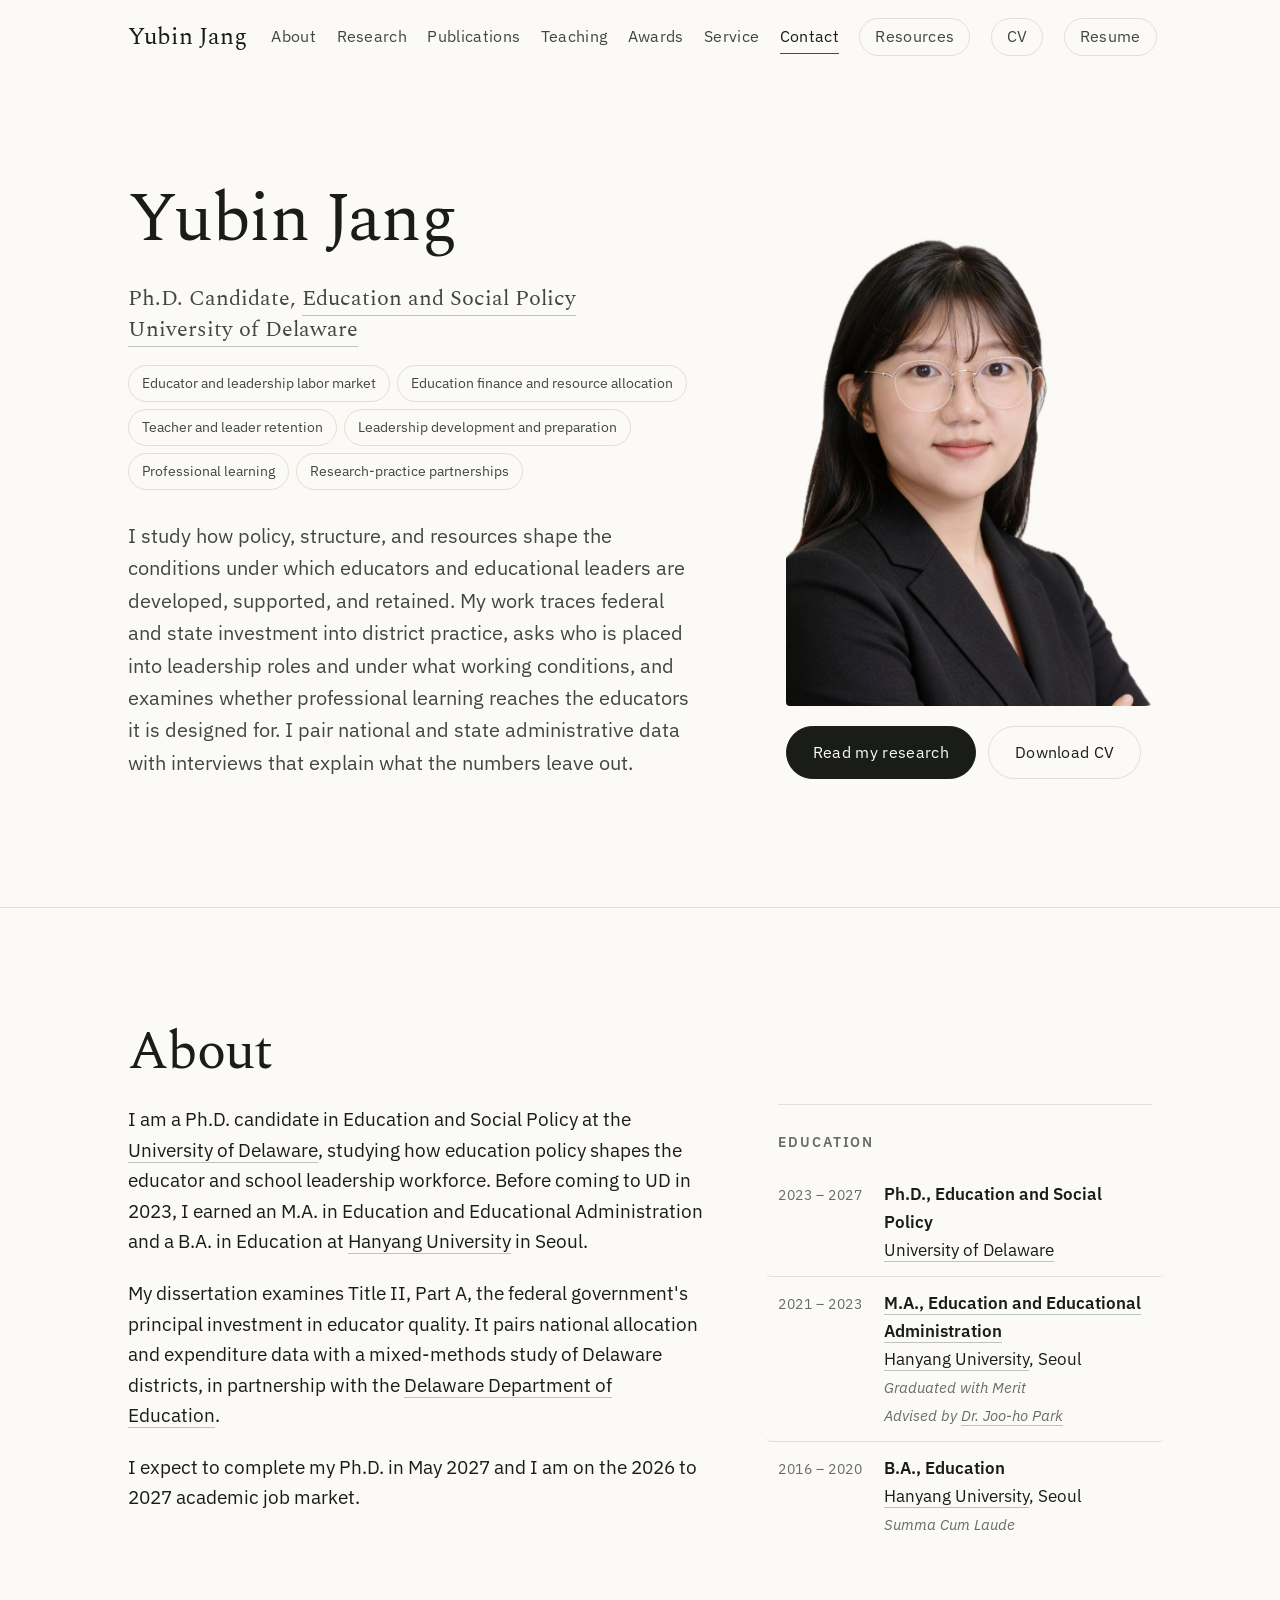
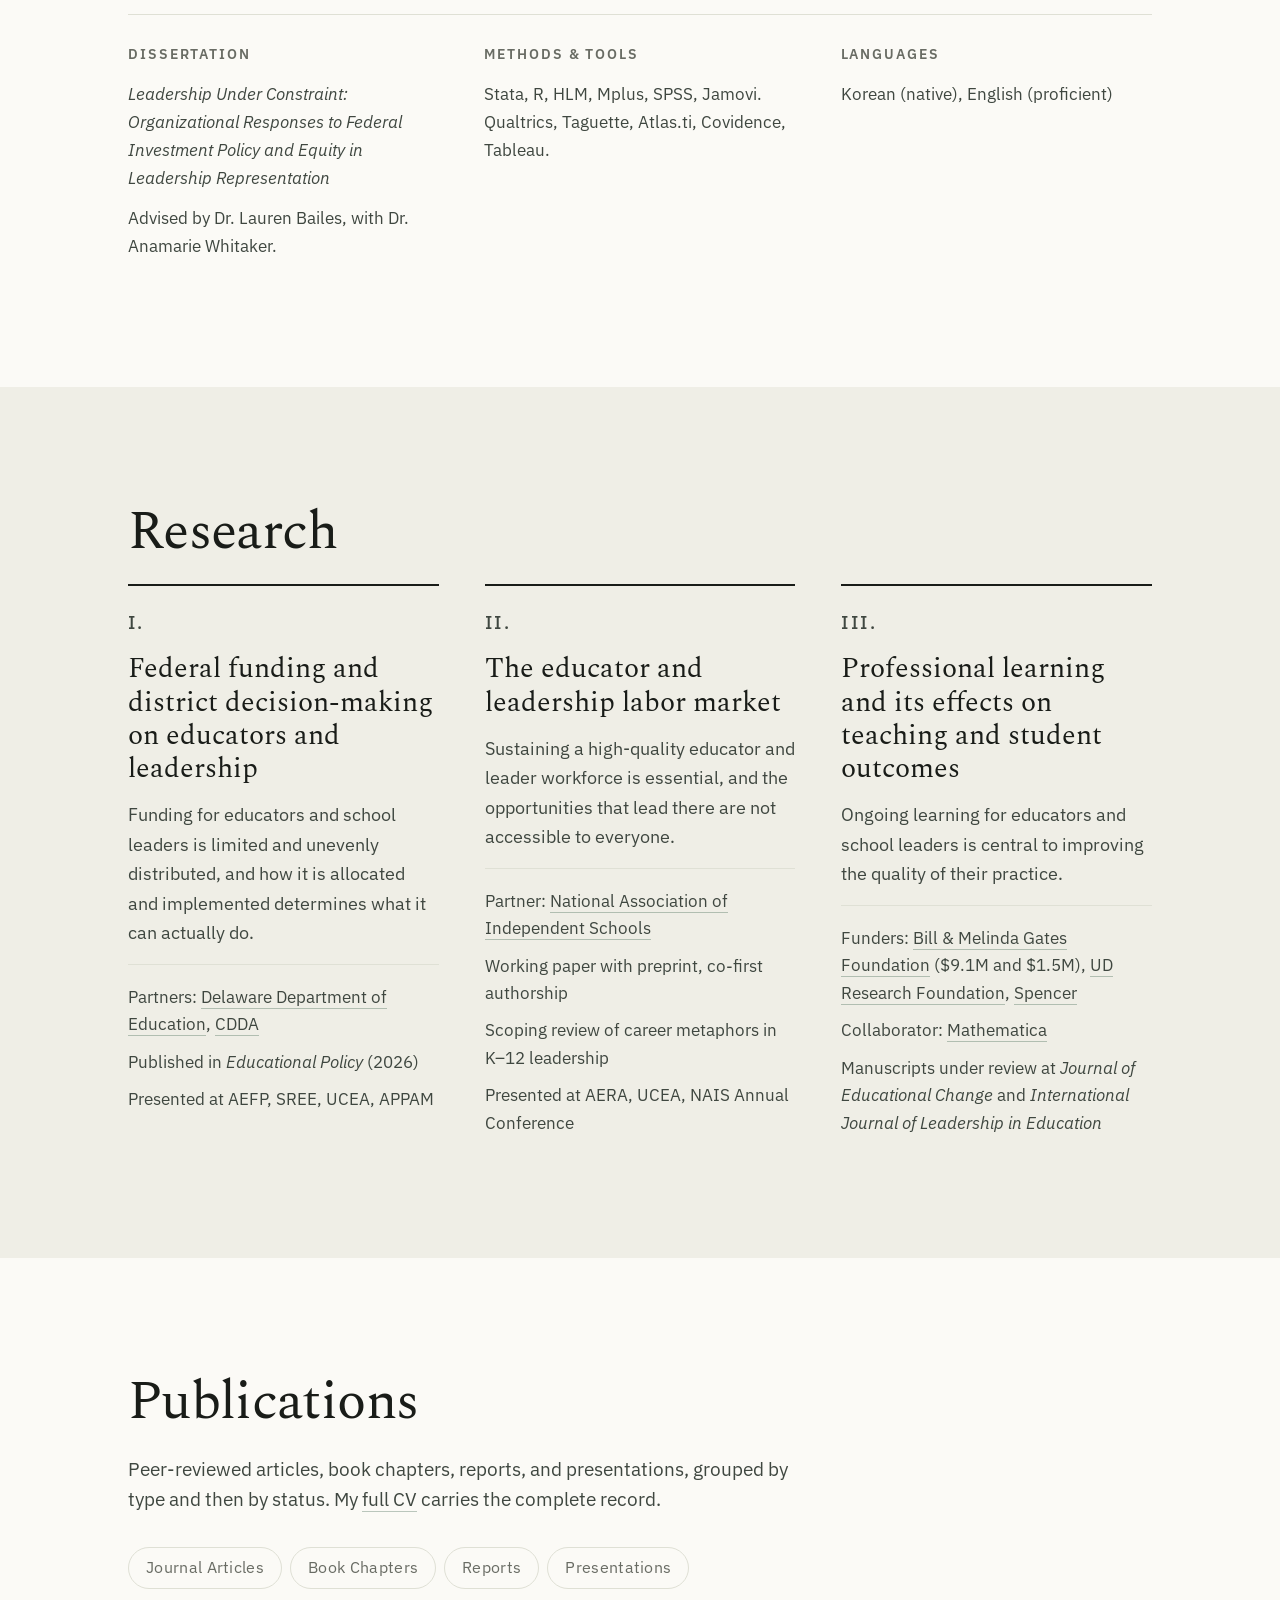
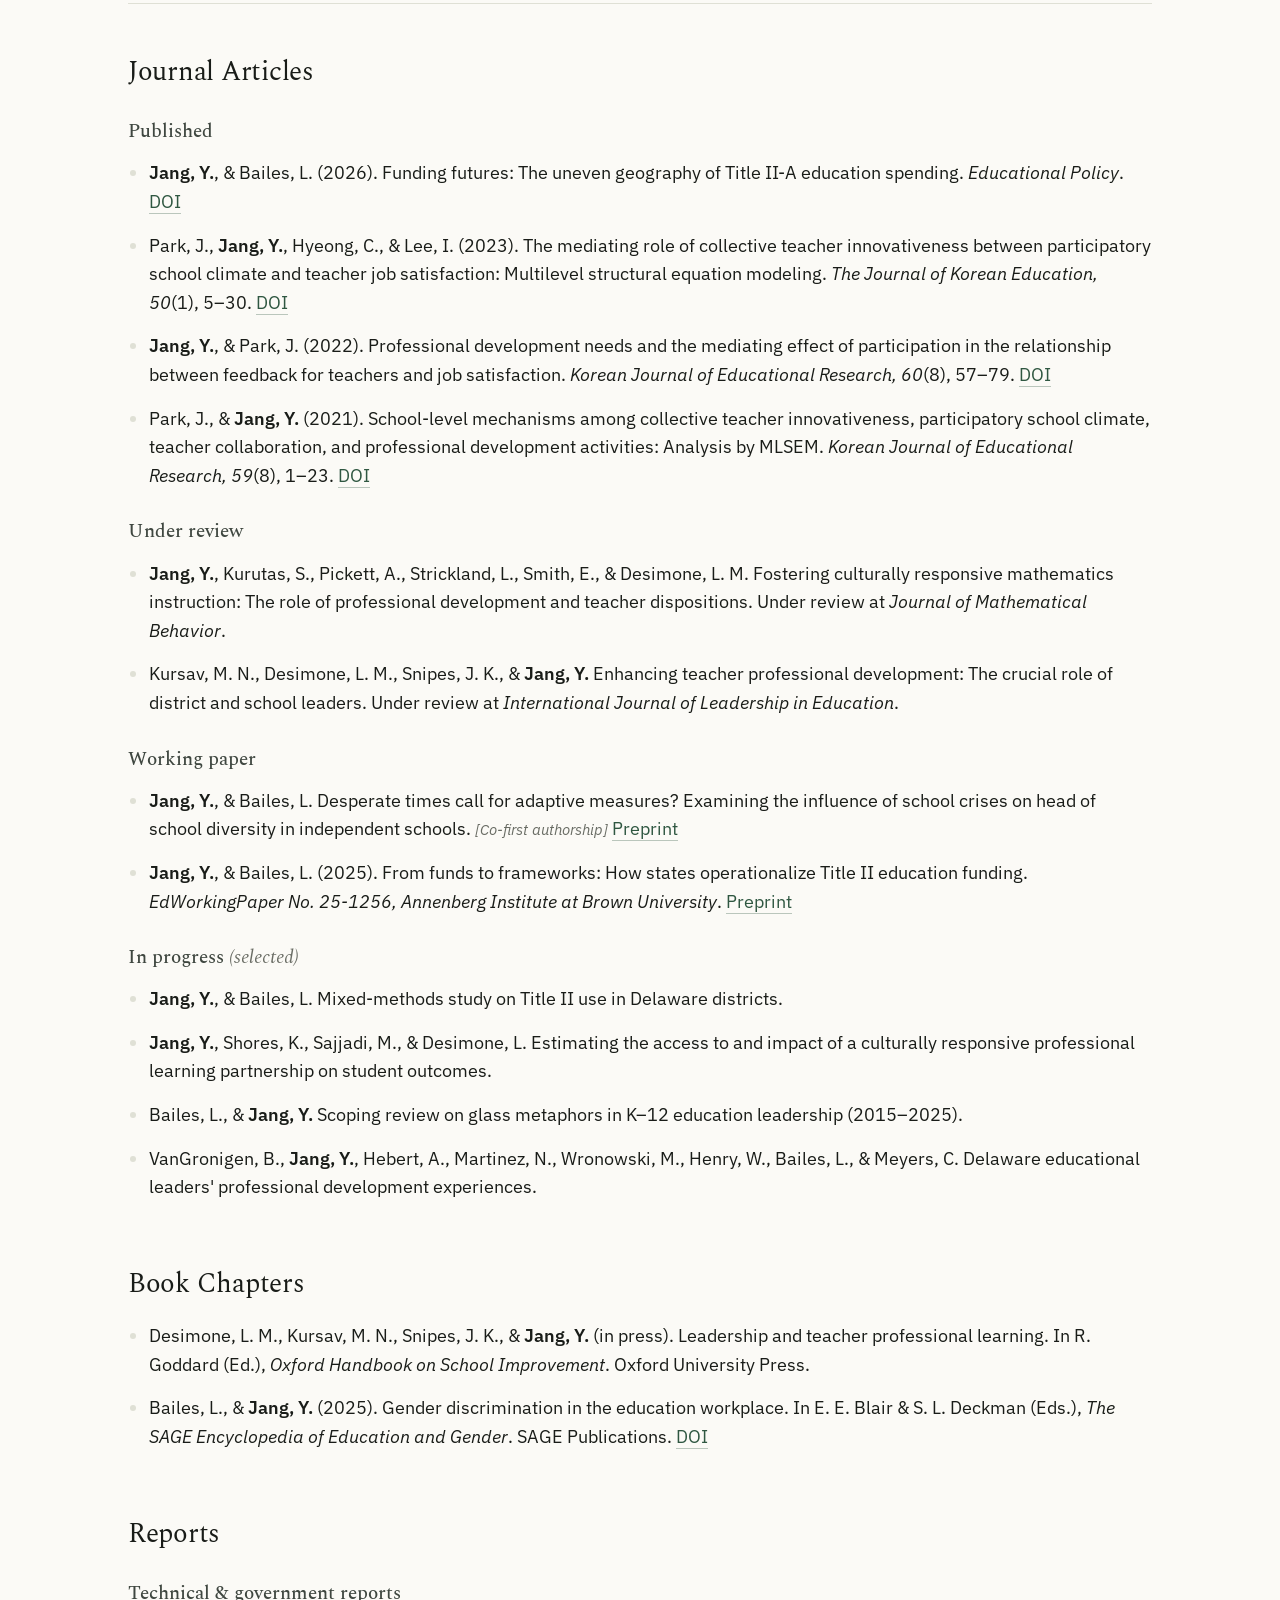
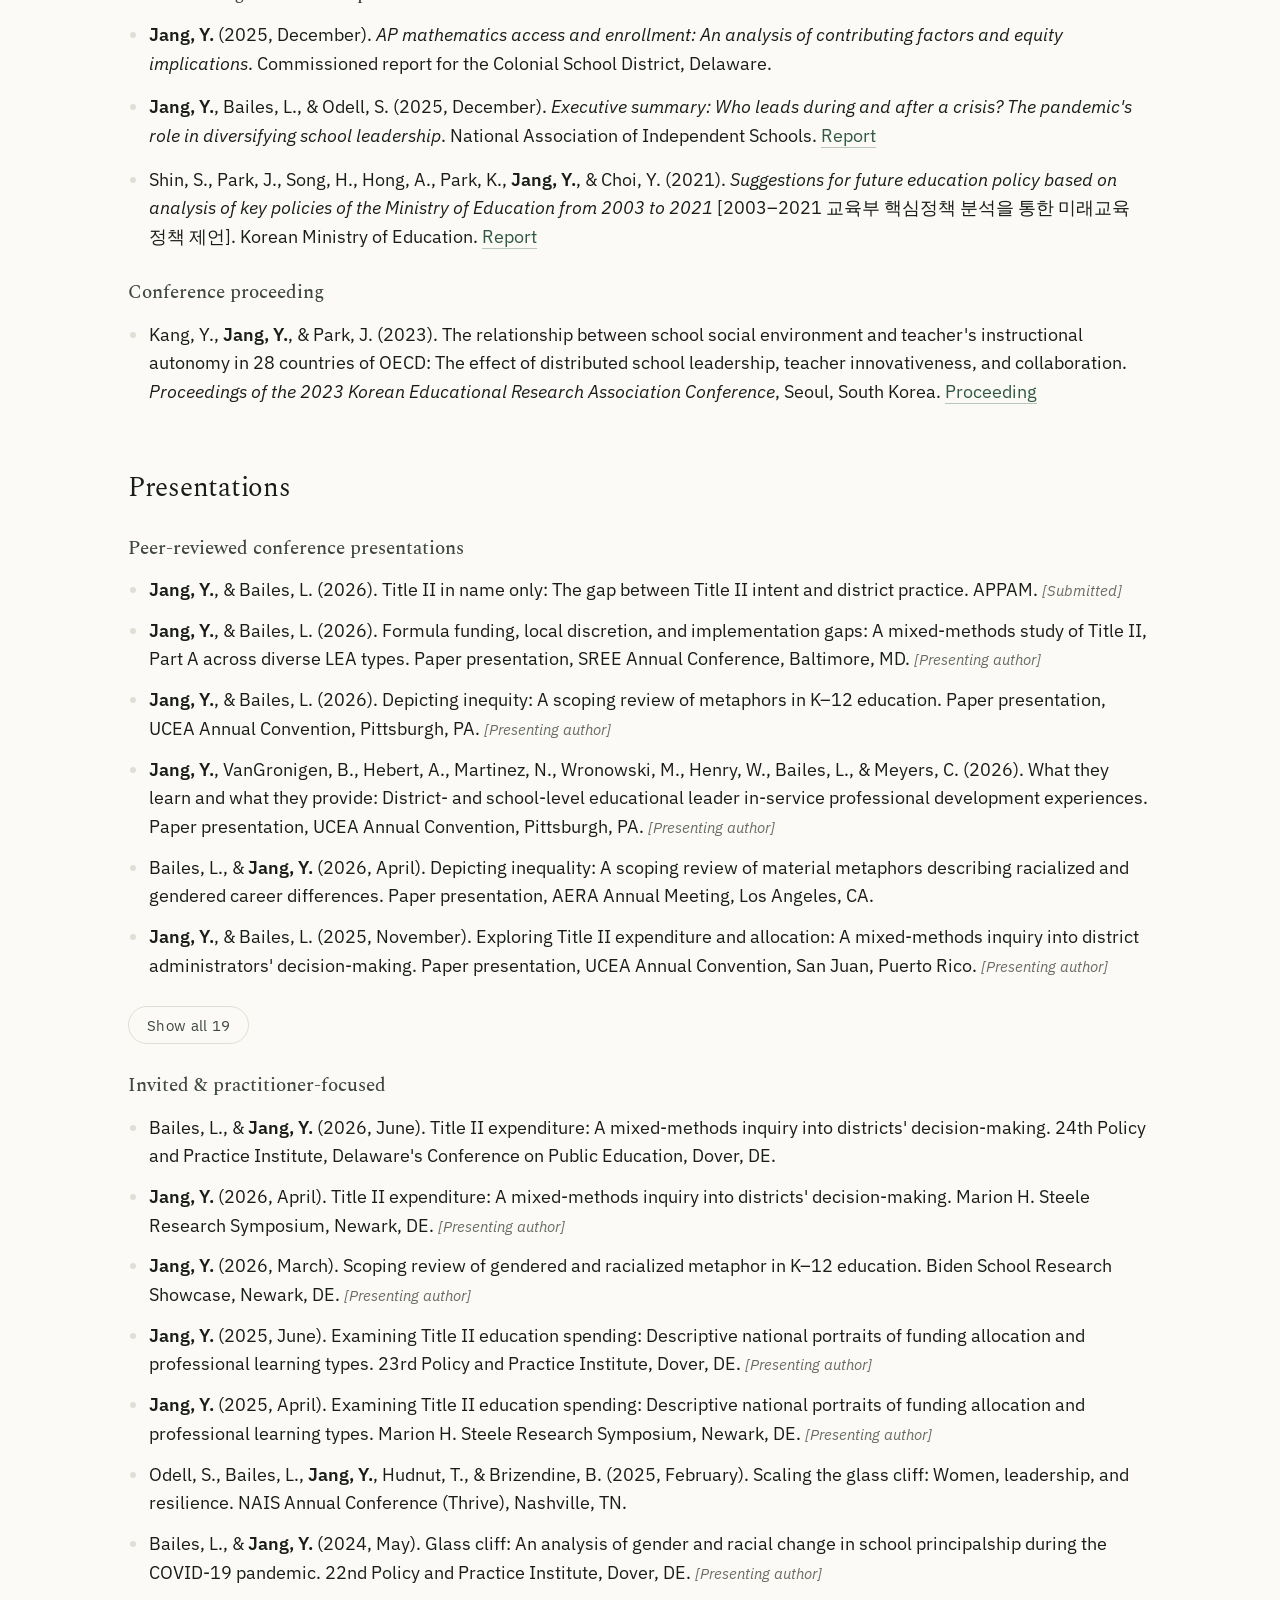
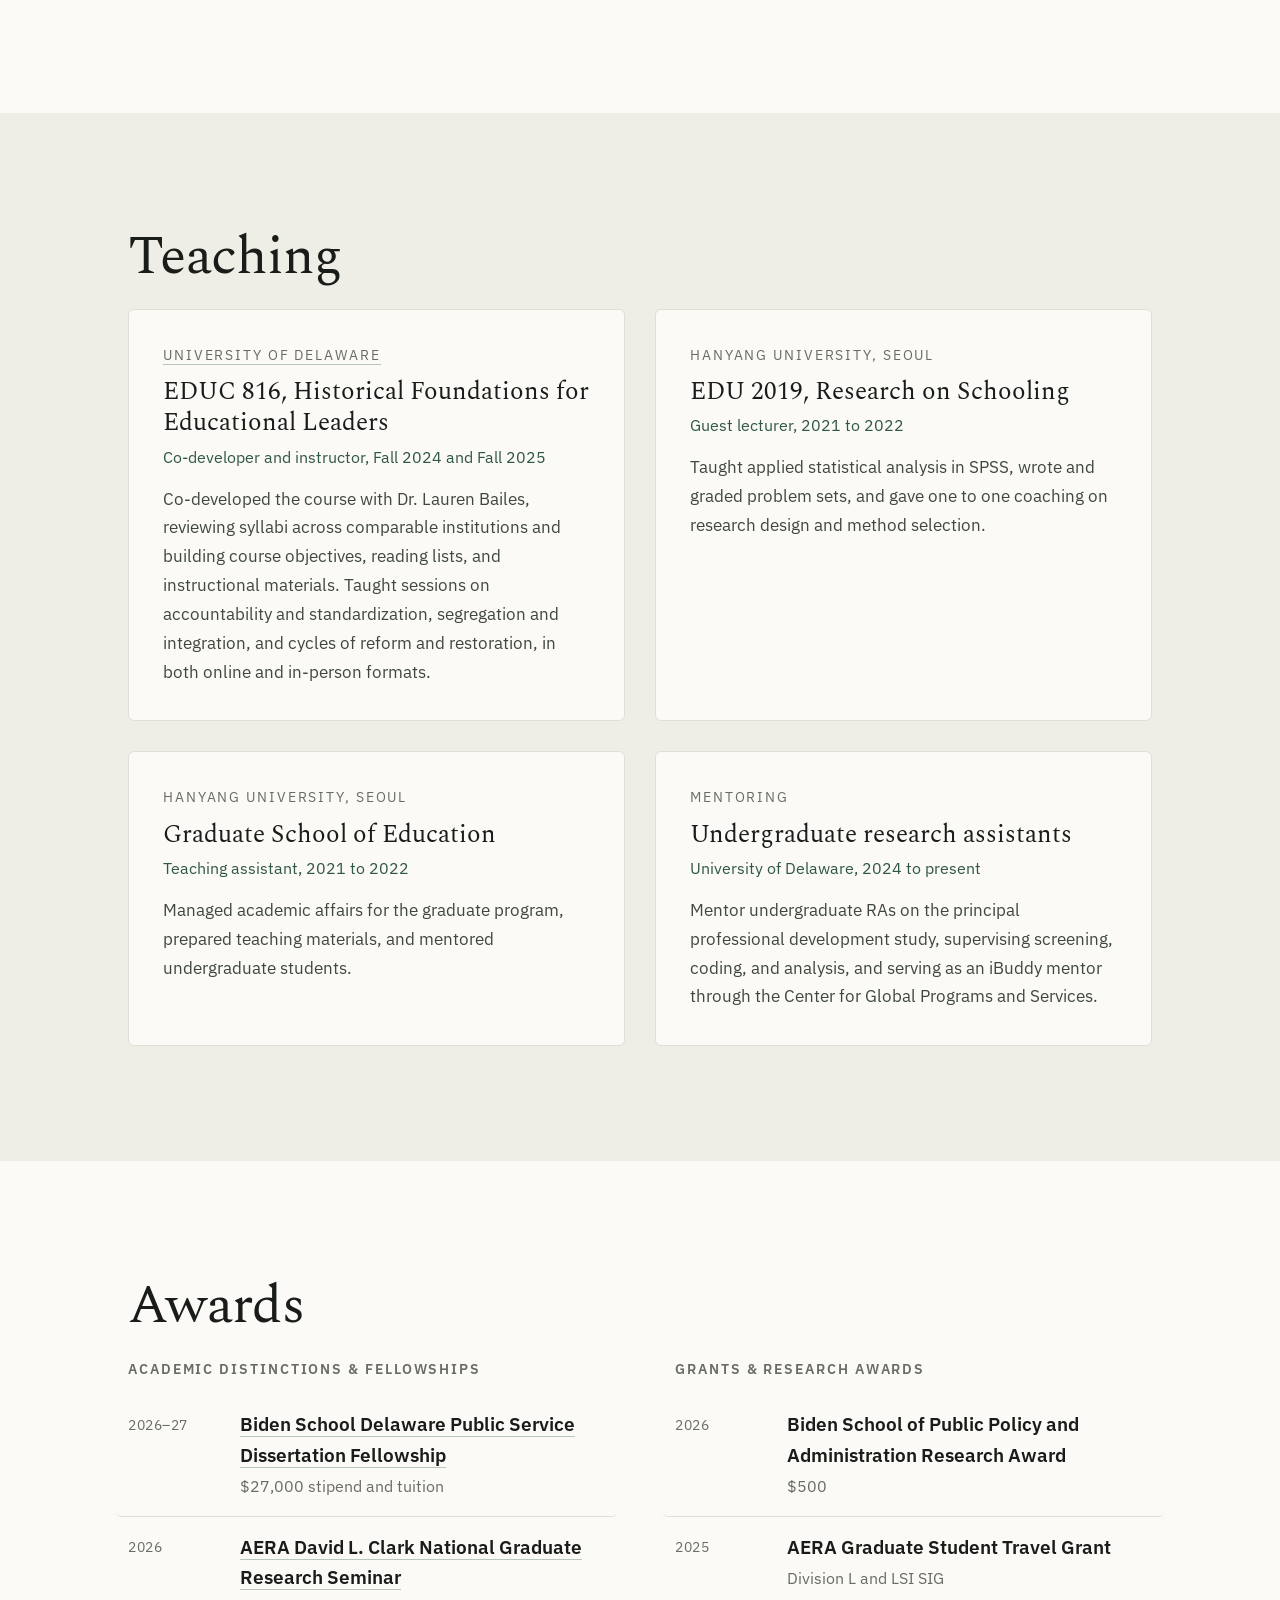
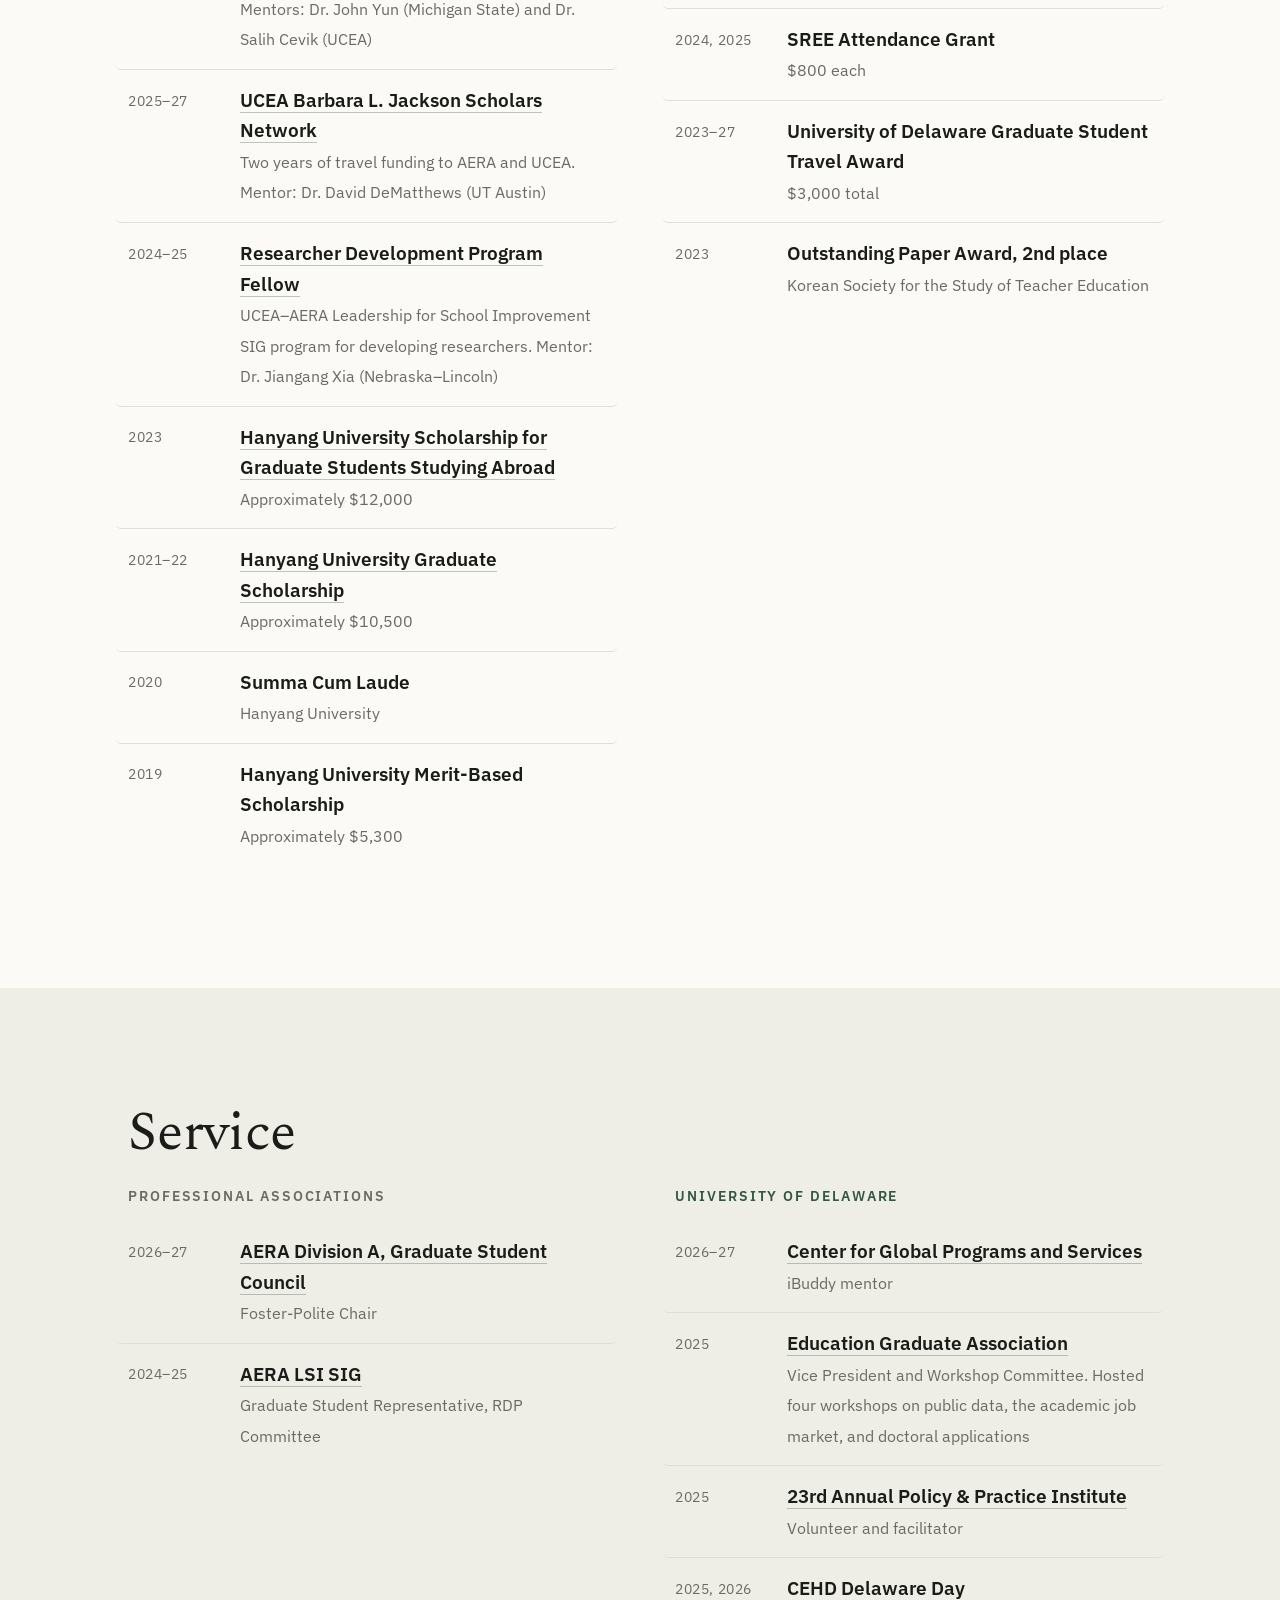
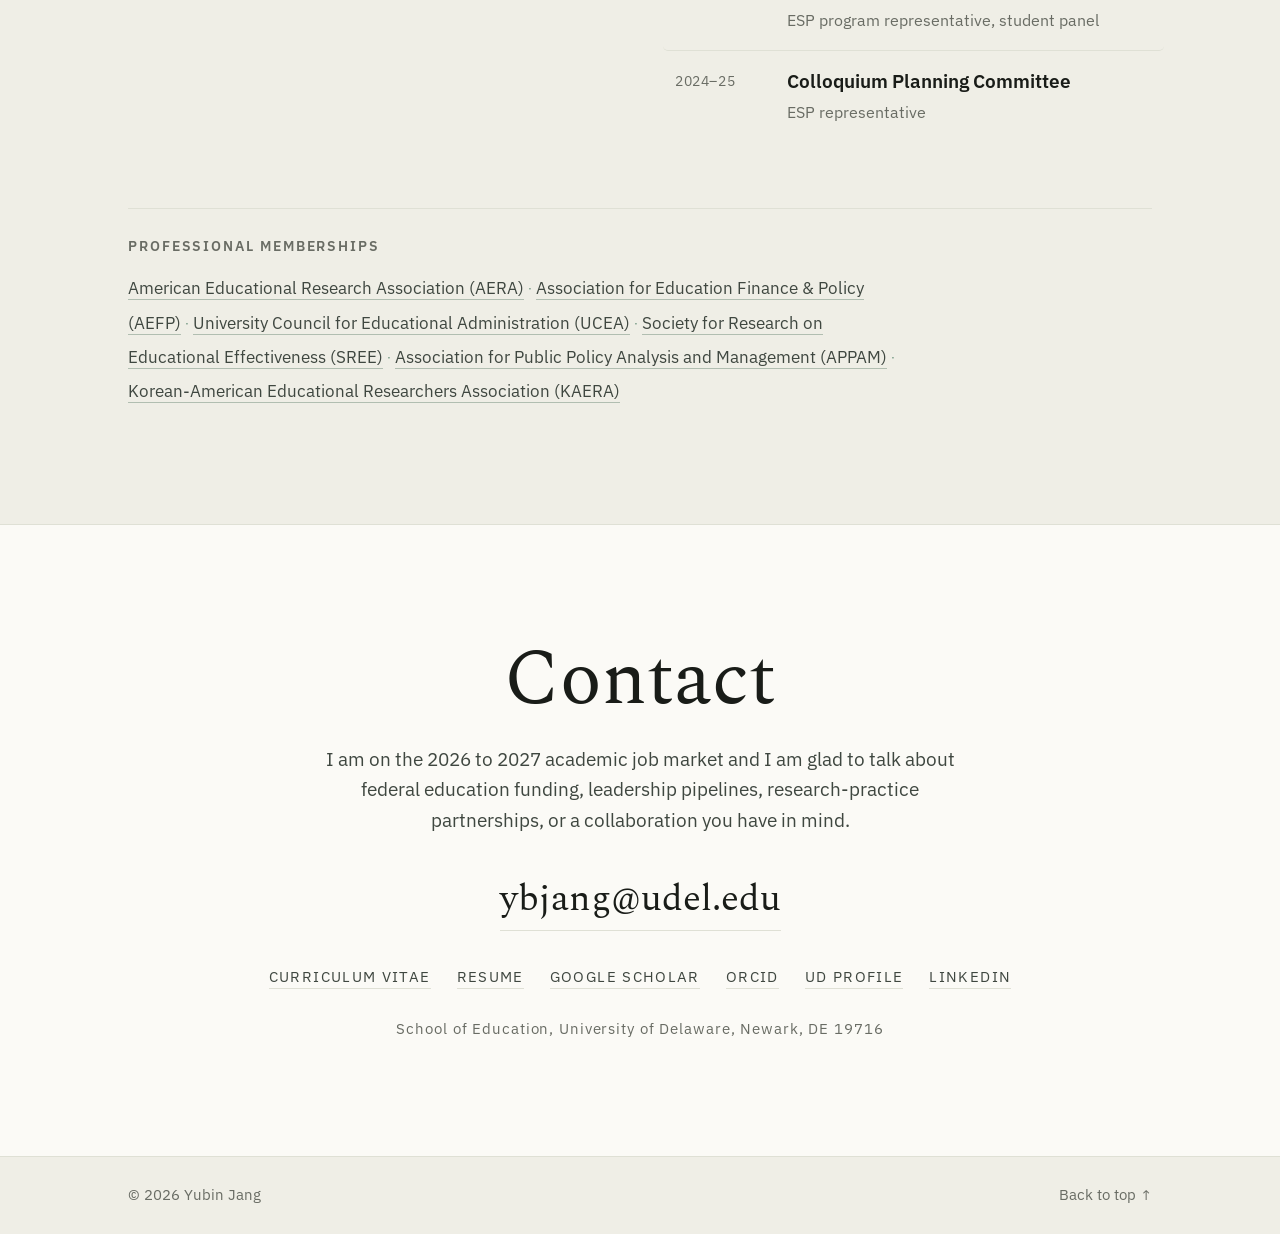
==== index.html @ f077c8fa "Match the publication list to the mywork reference format Plain bulleted citations instead of a year" ====
<!doctype html>
<html lang="en">
<head>
<meta charset="utf-8">
<meta name="viewport" content="width=device-width, initial-scale=1">
<title>Yubin Jang | Education Policy &amp; Leadership Researcher</title>
<meta name="description" content="Yubin Jang is a Ph.D. candidate in Education and Social Policy at the University of Delaware, studying how policy, structure, and resources shape the conditions under which educators and educational leaders are developed, supported, and retained.">
<meta name="author" content="Yubin Jang">

<meta property="og:type" content="website">
<meta property="og:title" content="Yubin Jang | Education Policy &amp; Leadership Researcher">
<meta property="og:description" content="Ph.D. candidate in Education and Social Policy at the University of Delaware. How policy, structure, and resources shape the conditions under which educators and educational leaders are developed, supported, and retained.">
<meta property="og:image" content="assets/img/headshot.jpg">
<meta name="twitter:card" content="summary_large_image">

<link rel="icon" href="data:image/svg+xml,<svg xmlns='http://www.w3.org/2000/svg' viewBox='0 0 32 32'><text y='25' x='2' font-size='24' font-family='Georgia,serif'>YJ</text></svg>">
<link rel="preconnect" href="https://fonts.googleapis.com">
<link rel="preconnect" href="https://fonts.gstatic.com" crossorigin>
<link href="https://fonts.googleapis.com/css2?family=Spectral:ital,wght@0,300;0,400;0,500;0,600;1,300;1,400;1,500&family=IBM+Plex+Sans:wght@300;400;500;600&display=swap" rel="stylesheet">
<link rel="stylesheet" href="assets/css/style.css">

<!-- Without JS the reveal animation never runs, so every animated block would stay
     invisible. Show everything and open all publication panels instead. -->
<noscript>
  <style>
    .reveal{ opacity:1 !important; transform:none !important; }
    /* the mobile menu cannot be opened without JS, so lay the links out inline */
    .nav__toggle{ display:none !important; }
    @media (max-width:900px){
      .nav{ position:static; }
      .nav__inner{ height:auto; flex-wrap:wrap; padding-block:12px; }
      .nav__links{
        position:static; flex-direction:row; flex-wrap:wrap; gap:6px 16px;
        max-height:none; visibility:visible; overflow:visible;
        padding:0; border:0; background:none;
      }
      .nav__links a{ width:auto; padding:2px 0; border-bottom:0; font-size:.85rem; }
    }
  </style>
</noscript>
</head>
<body id="top">

<a class="skip-link" href="#about">Skip to content</a>

<!-- ─────────────────────────  NAV  ───────────────────────── -->
<header class="nav" id="nav">
  <div class="nav__inner">
    <a class="nav__brand" href="#top">Yubin&nbsp;Jang</a>

    <button class="nav__toggle" id="navToggle" aria-expanded="false" aria-controls="navLinks" aria-label="Open menu">
      <span></span><span></span><span></span>
    </button>

    <nav class="nav__links" id="navLinks" aria-label="Primary">
      <a href="#about">About</a>
      <a href="#research">Research</a>
      <a href="#publications">Publications</a>
      <a href="#teaching">Teaching</a>
      <a href="#awards">Awards</a>
      <a href="#service">Service</a>
      <a href="#contact">Contact</a>
      <!-- the links that leave this page, kept after the section anchors so
           the run of anchors stays in page order -->
      <a class="nav__out" href="resources/">Resources</a>
      <a class="nav__out" href="cv/Jang_Yubin_CV.pdf" target="_blank" rel="noopener">CV</a>
      <a class="nav__out" href="cv/Jang_Yubin_Resume.pdf" target="_blank" rel="noopener">Resume</a>
    </nav>
  </div>
</header>

<main>

<!-- ─────────────────────────  HERO  ───────────────────────── -->
<section class="hero">
  <div class="wrap hero__grid">
    <div class="hero__text">
      <h1 class="hero__title">Yubin Jang</h1>

      <p class="hero__role">
        Ph.D. Candidate, <a class="il" href="https://www.udel.edu/academics/colleges/grad/prospective-students/programs/interdisciplinary/education-and-social-policy/" target="_blank" rel="noopener">Education and Social Policy</a><br>
        <a class="il" href="https://www.udel.edu/" target="_blank" rel="noopener">University of Delaware</a>
      </p>

      <ul class="tags">
        <li>Educator and leadership labor market</li>
        <li>Education finance and resource allocation</li>
        <li>Teacher and leader retention</li>
        <li>Leadership development and preparation</li>
        <li>Professional learning</li>
        <li>Research-practice partnerships</li>
      </ul>

      <p class="hero__lede">
        I study how policy, structure, and resources shape the conditions under which educators
        and educational leaders are developed, supported, and retained. My work traces federal
        and state investment into district practice, asks who is placed into leadership roles
        and under what working conditions, and examines whether professional learning reaches
        the educators it is designed for. I pair national and state administrative data with
        interviews that explain what the numbers leave out.
      </p>

    </div>

    <div class="hero__side">
      <figure class="hero__portrait">
        <!-- Drop your headshot in as assets/img/headshot.jpg. Until then a placeholder shows.
             The inline onerror is deliberate. A listener added from main.js can miss the error
             event, which fires while the deferred script is still loading. -->
        <img id="headshot" src="assets/img/headshot.jpg" alt="Portrait of Yubin Jang"
             width="840" height="1200"
             onerror="this.onerror=null;this.src='assets/img/placeholder.svg';this.alt='Placeholder portrait. Replace assets/img/headshot.jpg with your photo.';">
      </figure>
      <div class="hero__actions">
        <a class="btn btn--solid" href="#research">Read my research</a>
        <a class="btn btn--ghost" href="cv/Jang_Yubin_CV.pdf" target="_blank" rel="noopener">Download CV</a>
      </div>
    </div>
  </div>
</section>

<!-- ─────────────────────────  01 ABOUT  ───────────────────────── -->
<section class="section" id="about">
  <div class="wrap">
    <h2 class="section__title reveal">About</h2>

    <div class="cols">
      <div class="cols__main prose reveal">
        <p>
          I am a Ph.D. candidate in Education and Social Policy at the <a class="il" href="https://www.udel.edu/" target="_blank" rel="noopener">University of Delaware</a>,
          studying how education policy shapes the educator and school leadership workforce.
          Before coming to UD in 2023, I earned an M.A. in Education and Educational
          Administration and a B.A. in Education at <a class="il" href="https://www.hanyang.ac.kr/web/eng" target="_blank" rel="noopener">Hanyang University</a> in Seoul.
        </p>
        <p>
          My dissertation examines Title II, Part A, the federal government's principal investment
          in educator quality. It pairs national allocation and expenditure data with a
          mixed-methods study of Delaware districts, in partnership with the <a class="il" href="https://www.doe.k12.de.us/" target="_blank" rel="noopener">Delaware Department of Education</a>.
        </p>
        <p>
          I expect to complete my Ph.D. in May 2027 and I am on the 2026 to 2027 academic job market.
        </p>
      </div>

      <aside class="cols__side reveal">
        <h3 class="side__head">Education</h3>
        <ul class="timeline">
          <li>
            <span class="timeline__when">2023 &ndash; 2027</span>
            <span class="timeline__what"><strong>Ph.D., Education and Social Policy</strong><br><a class="il" href="https://www.udel.edu/" target="_blank" rel="noopener">University of Delaware</a></span>
          </li>
          <li>
            <span class="timeline__when">2021 &ndash; 2023</span>
            <span class="timeline__what"><strong><a class="il" href="https://education.hanyang.ac.kr/front/graduate/learningScience/rsProf" target="_blank" rel="noopener">M.A., Education and Educational Administration</a></strong><br><a class="il" href="https://www.hanyang.ac.kr/web/eng" target="_blank" rel="noopener">Hanyang University</a>, Seoul<br><em>Graduated with Merit</em><br><em>Advised by <a class="il" href="https://education.hanyang.ac.kr/front/undergraduate/education/professor/view?id=1" target="_blank" rel="noopener">Dr. Joo-ho Park</a></em></span>
          </li>
          <li>
            <span class="timeline__when">2016 &ndash; 2020</span>
            <span class="timeline__what"><strong>B.A., Education</strong><br><a class="il" href="https://www.hanyang.ac.kr/web/eng" target="_blank" rel="noopener">Hanyang University</a>, Seoul<br><em>Summa Cum Laude</em></span>
          </li>
        </ul>
      </aside>
    </div>

    <div class="factbar reveal">
      <div>
        <h3 class="side__head">Dissertation</h3>
        <p class="side__note">
          <em>Leadership Under Constraint: Organizational Responses to Federal Investment Policy
          and Equity in Leadership Representation</em>
        </p>
        <p class="side__note">
          Advised by Dr. Lauren Bailes, with Dr. Anamarie Whitaker.
        </p>
      </div>

      <div>
        <h3 class="side__head">Methods &amp; tools</h3>
        <p class="side__note">
          Stata, R, HLM, Mplus, SPSS, Jamovi.<br>
          Qualtrics, Taguette, Atlas.ti, Covidence, Tableau.
        </p>
      </div>

      <div>
        <h3 class="side__head">Languages</h3>
        <p class="side__note">Korean (native), English (proficient)</p>
      </div>
    </div>
  </div>
</section>

<!-- ─────────────────────────  02 RESEARCH  ───────────────────────── -->
<section class="section section--alt" id="research">
  <div class="wrap">
    <h2 class="section__title reveal">Research</h2>


    <div class="strands">

      <article class="strand reveal">
        <p class="strand__num">i.</p>
        <h3 class="strand__title">Federal funding and district decision-making on educators and leadership</h3>
        <p>
          Funding for educators and school leaders is limited and unevenly distributed, and how
          it is allocated and implemented determines what it can actually do.
        </p>
        <ul class="strand__meta">
          <li>Partners: <a class="il" href="https://www.doe.k12.de.us/" target="_blank" rel="noopener">Delaware Department of Education</a>, <a class="il" href="https://www.cdda.udel.edu/" target="_blank" rel="noopener">CDDA</a></li>
          <li>Published in <em>Educational Policy</em> (2026)</li>
          <li>Presented at AEFP, SREE, UCEA, APPAM</li>
        </ul>
      </article>

      <article class="strand reveal">
        <p class="strand__num">ii.</p>
        <h3 class="strand__title">The educator and leadership labor market</h3>
        <p>
          Sustaining a high-quality educator and leader workforce is essential, and the
          opportunities that lead there are not accessible to everyone.
        </p>
        <ul class="strand__meta">
          <li>Partner: <a class="il" href="https://www.nais.org/" target="_blank" rel="noopener">National Association of Independent Schools</a></li>
          <li>Working paper with preprint, co-first authorship</li>
          <li>Scoping review of career metaphors in K&ndash;12 leadership</li>
          <li>Presented at AERA, UCEA, NAIS Annual Conference</li>
        </ul>
      </article>

      <article class="strand reveal">
        <p class="strand__num">iii.</p>
        <h3 class="strand__title">Professional learning and its effects on teaching and student outcomes</h3>
        <p>
          Ongoing learning for educators and school leaders is central to improving the quality
          of their practice.
        </p>
        <ul class="strand__meta">
          <li>Funders: <a class="il" href="https://www.gatesfoundation.org/" target="_blank" rel="noopener">Bill &amp; Melinda Gates Foundation</a> ($9.1M and $1.5M), <a class="il" href="https://research.udel.edu/" target="_blank" rel="noopener">UD Research Foundation</a>, <a class="il" href="https://www.spencer.org/" target="_blank" rel="noopener">Spencer</a></li>
          <li>Collaborator: <a class="il" href="https://www.mathematica.org/" target="_blank" rel="noopener">Mathematica</a></li>
          <li>Manuscripts under review at <em>Journal of Educational Change</em> and <em>International Journal of Leadership in Education</em></li>
        </ul>
      </article>

    </div>
  </div>
</section>

<!-- ─────────────────────────  03 PUBLICATIONS  ───────────────────────── -->
<section class="section" id="publications">
  <div class="wrap">
    <h2 class="section__title reveal">Publications</h2>

    <p class="pubs__intro reveal">
      Peer-reviewed articles, book chapters, reports, and presentations, grouped by type and
      then by status. My <a class="il" href="cv/Jang_Yubin_CV.pdf" target="_blank" rel="noopener">full CV</a>
      carries the complete record.
    </p>

    <nav class="jump reveal" aria-label="Publication categories">
      <a class="jump__link" href="#pubs-articles">Journal Articles</a>
      <a class="jump__link" href="#pubs-chapters">Book Chapters</a>
      <a class="jump__link" href="#pubs-reports">Reports</a>
      <a class="jump__link" href="#pubs-presentations">Presentations</a>
    </nav>

    <!-- Journal articles -->
    <div class="pubgroup reveal" id="pubs-articles">
      <h3 class="pubgroup__title">Journal Articles</h3>

      <h4 class="panel__head">Published</h4>
      <ol class="pubs">
        <li class="pub">
          <div class="pub__body">
            <p><strong>Jang, Y.</strong>, &amp; Bailes, L. (2026). Funding futures: The uneven geography of Title II-A education spending. <em>Educational Policy</em>. <a class="pub__link" href="https://doi.org/10.1177/08959048261430759" target="_blank" rel="noopener">DOI</a></p>
          </div>
        </li>
        <li class="pub">
          <div class="pub__body">
            <p>Park, J., <strong>Jang, Y.</strong>, Hyeong, C., &amp; Lee, I. (2023). The mediating role of collective teacher innovativeness between participatory school climate and teacher job satisfaction: Multilevel structural equation modeling. <em>The Journal of Korean Education, 50</em>(1), 5&ndash;30. <a class="pub__link" href="http://dx.doi.org/10.22804/jke.2023.50.1.001" target="_blank" rel="noopener">DOI</a></p>
          </div>
        </li>
        <li class="pub">
          <div class="pub__body">
            <p><strong>Jang, Y.</strong>, &amp; Park, J. (2022). Professional development needs and the mediating effect of participation in the relationship between feedback for teachers and job satisfaction. <em>Korean Journal of Educational Research, 60</em>(8), 57&ndash;79. <a class="pub__link" href="http://dx.doi.org/10.30916/kera.60.5.57" target="_blank" rel="noopener">DOI</a></p>
          </div>
        </li>
        <li class="pub">
          <div class="pub__body">
            <p>Park, J., &amp; <strong>Jang, Y.</strong> (2021). School-level mechanisms among collective teacher innovativeness, participatory school climate, teacher collaboration, and professional development activities: Analysis by MLSEM. <em>Korean Journal of Educational Research, 59</em>(8), 1&ndash;23. <a class="pub__link" href="http://dx.doi.org/10.30916/kera.59.8.1" target="_blank" rel="noopener">DOI</a></p>
          </div>
        </li>
      </ol>

      <h4 class="panel__head">Under review</h4>
      <ol class="pubs">
        <li class="pub">
          <div class="pub__body">
            <p><strong>Jang, Y.</strong>, Kurutas, S., Pickett, A., Strickland, L., Smith, E., &amp; Desimone, L. M. Fostering culturally responsive mathematics instruction: The role of professional development and teacher dispositions. Under review at <em>Journal of Mathematical Behavior</em>.</p>
          </div>
        </li>
        <li class="pub">
          <div class="pub__body">
            <p>Kursav, M. N., Desimone, L. M., Snipes, J. K., &amp; <strong>Jang, Y.</strong> Enhancing teacher professional development: The crucial role of district and school leaders. Under review at <em>International Journal of Leadership in Education</em>.</p>
          </div>
        </li>
      </ol>

      <h4 class="panel__head">Working paper</h4>
      <ol class="pubs">
        <li class="pub">
          <div class="pub__body">
            <p><strong>Jang, Y.</strong>, &amp; Bailes, L. Desperate times call for adaptive measures? Examining the influence of school crises on head of school diversity in independent schools. <span class="pub__tag">Co-first authorship</span> <a class="pub__link" href="https://doi.org/10.26300/z366-8754" target="_blank" rel="noopener">Preprint</a></p>
          </div>
        </li>
        <li class="pub">
          <div class="pub__body">
            <p><strong>Jang, Y.</strong>, &amp; Bailes, L. (2025). From funds to frameworks: How states operationalize Title II education funding. <em>EdWorkingPaper No. 25-1256, Annenberg Institute at Brown University</em>. <a class="pub__link" href="https://doi.org/10.26300/yk47-aq26" target="_blank" rel="noopener">Preprint</a></p>
          </div>
        </li>
      </ol>

      <h4 class="panel__head">In progress <span class="panel__head-note">(selected)</span></h4>
      <ol class="pubs pubs--plain">
        <li class="pub"><div class="pub__body"><p><strong>Jang, Y.</strong>, &amp; Bailes, L. Mixed-methods study on Title II use in Delaware districts.</p></div></li>
        <li class="pub"><div class="pub__body"><p><strong>Jang, Y.</strong>, Shores, K., Sajjadi, M., &amp; Desimone, L. Estimating the access to and impact of a culturally responsive professional learning partnership on student outcomes.</p></div></li>
        <li class="pub"><div class="pub__body"><p>Bailes, L., &amp; <strong>Jang, Y.</strong> Scoping review on glass metaphors in K&ndash;12 education leadership (2015&ndash;2025).</p></div></li>
        <li class="pub"><div class="pub__body"><p>VanGronigen, B., <strong>Jang, Y.</strong>, Hebert, A., Martinez, N., Wronowski, M., Henry, W., Bailes, L., &amp; Meyers, C. Delaware educational leaders' professional development experiences.</p></div></li>
      </ol>
    </div>

    <!-- Book chapters -->
    <div class="pubgroup reveal" id="pubs-chapters">
      <h3 class="pubgroup__title">Book Chapters</h3>
      <ol class="pubs">
        <li class="pub">
          <div class="pub__body">
            <p>Desimone, L. M., Kursav, M. N., Snipes, J. K., &amp; <strong>Jang, Y.</strong> (in press). Leadership and teacher professional learning. In R. Goddard (Ed.), <em>Oxford Handbook on School Improvement</em>. Oxford University Press.</p>
          </div>
        </li>
        <li class="pub">
          <div class="pub__body">
            <p>Bailes, L., &amp; <strong>Jang, Y.</strong> (2025). Gender discrimination in the education workplace. In E. E. Blair &amp; S. L. Deckman (Eds.), <em>The SAGE Encyclopedia of Education and Gender</em>. SAGE Publications. <a class="pub__link" href="https://doi.org/10.4135/9781071926697.n90" target="_blank" rel="noopener">DOI</a></p>
          </div>
        </li>
      </ol>
    </div>

    <!-- Reports -->
    <div class="pubgroup reveal" id="pubs-reports">
      <h3 class="pubgroup__title">Reports</h3>
      <h4 class="panel__head">Technical &amp; government reports</h4>
      <ol class="pubs">
        <li class="pub">
          <div class="pub__body">
            <p><strong>Jang, Y.</strong> (2025, December). <em>AP mathematics access and enrollment: An analysis of contributing factors and equity implications</em>. Commissioned report for the Colonial School District, Delaware.</p>
          </div>
        </li>
        <li class="pub">
          <div class="pub__body">
            <p><strong>Jang, Y.</strong>, Bailes, L., &amp; Odell, S. (2025, December). <em>Executive summary: Who leads during and after a crisis? The pandemic's role in diversifying school leadership</em>. National Association of Independent Schools. <a class="pub__link" href="https://www.nais.org/resource-center/resources/research/research-executive-summary-of-who-leads-during-and-after-a-crisis" target="_blank" rel="noopener">Report</a></p>
          </div>
        </li>
        <li class="pub">
          <div class="pub__body">
            <p>Shin, S., Park, J., Song, H., Hong, A., Park, K., <strong>Jang, Y.</strong>, &amp; Choi, Y. (2021). <em>Suggestions for future education policy based on analysis of key policies of the Ministry of Education from 2003 to 2021</em> [<span lang="ko">2003&ndash;2021 교육부 핵심정책 분석을 통한 미래교육 정책 제언</span>]. Korean Ministry of Education. <a class="pub__link" href="https://cloud.nanet.go.kr/search/searchView.do?lodArticleId=BOOK_268813" target="_blank" rel="noopener">Report</a></p>
          </div>
        </li>
      </ol>

      <h4 class="panel__head">Conference proceeding</h4>
      <ol class="pubs">
        <li class="pub">
          <div class="pub__body">
            <p>Kang, Y., <strong>Jang, Y.</strong>, &amp; Park, J. (2023). The relationship between school social environment and teacher's instructional autonomy in 28 countries of OECD: The effect of distributed school leadership, teacher innovativeness, and collaboration. <em>Proceedings of the 2023 Korean Educational Research Association Conference</em>, Seoul, South Korea. <a class="pub__link" href="https://www.earticle.net/Article/A461768" target="_blank" rel="noopener">Proceeding</a></p>
          </div>
        </li>
      </ol>
    </div>

    <!-- Presentations -->
    <div class="pubgroup reveal" id="pubs-presentations">
      <h3 class="pubgroup__title">Presentations</h3>
      <h4 class="panel__head">Peer-reviewed conference presentations</h4>
      <ol class="pubs pubs--tight" id="presList" data-collapse="6">
        <li class="pub"><div class="pub__body"><p><strong>Jang, Y.</strong>, &amp; Bailes, L. (2026). Title II in name only: The gap between Title II intent and district practice. APPAM. <span class="pub__tag">Submitted</span></p></div></li>
        <li class="pub"><div class="pub__body"><p><strong>Jang, Y.</strong>, &amp; Bailes, L. (2026). Formula funding, local discretion, and implementation gaps: A mixed-methods study of Title II, Part A across diverse LEA types. Paper presentation, SREE Annual Conference, Baltimore, MD. <span class="pub__tag">Presenting author</span></p></div></li>
        <li class="pub"><div class="pub__body"><p><strong>Jang, Y.</strong>, &amp; Bailes, L. (2026). Depicting inequity: A scoping review of metaphors in K&ndash;12 education. Paper presentation, UCEA Annual Convention, Pittsburgh, PA. <span class="pub__tag">Presenting author</span></p></div></li>
        <li class="pub"><div class="pub__body"><p><strong>Jang, Y.</strong>, VanGronigen, B., Hebert, A., Martinez, N., Wronowski, M., Henry, W., Bailes, L., &amp; Meyers, C. (2026). What they learn and what they provide: District- and school-level educational leader in-service professional development experiences. Paper presentation, UCEA Annual Convention, Pittsburgh, PA. <span class="pub__tag">Presenting author</span></p></div></li>
        <li class="pub"><div class="pub__body"><p>Bailes, L., &amp; <strong>Jang, Y.</strong> (2026, April). Depicting inequality: A scoping review of material metaphors describing racialized and gendered career differences. Paper presentation, AERA Annual Meeting, Los Angeles, CA.</p></div></li>
        <li class="pub"><div class="pub__body"><p><strong>Jang, Y.</strong>, &amp; Bailes, L. (2025, November). Exploring Title II expenditure and allocation: A mixed-methods inquiry into district administrators' decision-making. Paper presentation, UCEA Annual Convention, San Juan, Puerto Rico. <span class="pub__tag">Presenting author</span></p></div></li>
        <li class="pub"><div class="pub__body"><p>Xia, J., Lee, Y., <strong>Jang, Y.</strong>, &amp; Xiu, R. L. (2025, November). Understanding contextual effects in educational leadership and administration: A scoping review. Paper presentation, UCEA Annual Convention, San Juan, Puerto Rico. <span class="pub__tag">Presenting author</span></p></div></li>
        <li class="pub"><div class="pub__body"><p><strong>Jang, Y.</strong>, Shores, K., Sajjadi, M., &amp; Desimone, L. (2025, October). Estimating the impact of professional learning partnerships on academic and non-academic student outcomes. Poster presentation, SREE Annual Conference, Chicago, IL.</p></div></li>
        <li class="pub"><div class="pub__body"><p><strong>Jang, Y.</strong> (2025, October). Exploring Title II expenditure and allocation: A mixed-methods inquiry into district administrators' decision-making. Paper presentation, SREE Annual Conference, Chicago, IL.</p></div></li>
        <li class="pub"><div class="pub__body"><p><strong>Jang, Y.</strong>, &amp; Bailes, L. (2025, April). A time-series analysis of hiring minoritized leaders during and after the COVID-19 pandemic: Focusing on independent schools. Roundtable presentation, AERA Annual Meeting, Denver, CO. <span class="pub__tag">Presenting author</span></p></div></li>
        <li class="pub"><div class="pub__body"><p><strong>Jang, Y.</strong>, &amp; Bailes, L. (2025, April). Examining Title II education spending: Descriptive national portraits of funding allocation and professional learning types. Roundtable presentation, AERA Annual Meeting, Denver, CO. <span class="pub__tag">Presenting author</span></p></div></li>
        <li class="pub"><div class="pub__body"><p><strong>Jang, Y.</strong>, &amp; Bailes, L. (2025, March). A time-series analysis of hiring minoritized leaders during and after the COVID-19 pandemic: Focusing on independent schools. Poster presentation, AEFP 50th Annual Conference, Washington, D.C. <span class="pub__tag">Presenting author</span></p></div></li>
        <li class="pub"><div class="pub__body"><p><strong>Jang, Y.</strong>, &amp; Bailes, L. (2025, March). Examining Title II education fund: Descriptive national portraits of funding allocation and utilization at the state level. Paper presentation, AEFP 50th Annual Conference, Washington, D.C. <span class="pub__tag">Presenting author</span></p></div></li>
        <li class="pub"><div class="pub__body"><p><strong>Jang, Y.</strong> (2024, November). Are learning leaders more influential? The role of principal professional development in instructional leadership. Paper presentation, UCEA Graduate Student Summit, Los Angeles, CA. <span class="pub__tag">Presenting author</span></p></div></li>
        <li class="pub"><div class="pub__body"><p><strong>Jang, Y.</strong> (2024, November). The moderating effect of principal professional development in instructional leadership: Focusing on OECD countries. Paper presentation, UCEA Annual Convention, Los Angeles, CA. <span class="pub__tag">Presenting author</span></p></div></li>
        <li class="pub"><div class="pub__body"><p>Lee, H., &amp; <strong>Jang, Y.</strong> (2024, September). Stepping out to step up: The effect of shadow education on strategic dropout of South Korea high school students. Poster presentation, SREE Annual Conference, Baltimore, MD. <span class="pub__tag">Presenting author</span></p></div></li>
        <li class="pub"><div class="pub__body"><p><strong>Jang, Y.</strong>, &amp; Bailes, L. (2024, September). Examining Title II education spending: A national portrait and district-level analysis in Delaware. Paper presentation, SREE Annual Conference, Baltimore, MD.</p></div></li>
        <li class="pub"><div class="pub__body"><p>Odell, S., Weiner, J., Bailes, L., &amp; <strong>Jang, Y.</strong> (2024, April). Implications of the "glass cliff" phenomenon for women leaders in independent schools. Paper presentation, AERA Annual Meeting, Philadelphia, PA.</p></div></li>
        <li class="pub"><div class="pub__body"><p>Kang, Y., <strong>Jang, Y.</strong>, &amp; Park, J. (2023, June). The relationship between school social environment and teacher instructional autonomy in 28 OECD countries. Proceedings presentation, Korean Educational Research Association Conference, Seoul, South Korea. <span class="pub__tag">Outstanding Paper Award, 2nd place</span></p></div></li>
      </ol>
      <button class="more" id="presMore" type="button" aria-expanded="false" aria-controls="presList"></button>

      <h4 class="panel__head">Invited &amp; practitioner-focused</h4>
      <ol class="pubs pubs--tight">
        <li class="pub"><div class="pub__body"><p>Bailes, L., &amp; <strong>Jang, Y.</strong> (2026, June). Title II expenditure: A mixed-methods inquiry into districts' decision-making. 24th Policy and Practice Institute, Delaware's Conference on Public Education, Dover, DE.</p></div></li>
        <li class="pub"><div class="pub__body"><p><strong>Jang, Y.</strong> (2026, April). Title II expenditure: A mixed-methods inquiry into districts' decision-making. Marion H. Steele Research Symposium, Newark, DE. <span class="pub__tag">Presenting author</span></p></div></li>
        <li class="pub"><div class="pub__body"><p><strong>Jang, Y.</strong> (2026, March). Scoping review of gendered and racialized metaphor in K&ndash;12 education. Biden School Research Showcase, Newark, DE. <span class="pub__tag">Presenting author</span></p></div></li>
        <li class="pub"><div class="pub__body"><p><strong>Jang, Y.</strong> (2025, June). Examining Title II education spending: Descriptive national portraits of funding allocation and professional learning types. 23rd Policy and Practice Institute, Dover, DE. <span class="pub__tag">Presenting author</span></p></div></li>
        <li class="pub"><div class="pub__body"><p><strong>Jang, Y.</strong> (2025, April). Examining Title II education spending: Descriptive national portraits of funding allocation and professional learning types. Marion H. Steele Research Symposium, Newark, DE. <span class="pub__tag">Presenting author</span></p></div></li>
        <li class="pub"><div class="pub__body"><p>Odell, S., Bailes, L., <strong>Jang, Y.</strong>, Hudnut, T., &amp; Brizendine, B. (2025, February). Scaling the glass cliff: Women, leadership, and resilience. NAIS Annual Conference (Thrive), Nashville, TN.</p></div></li>
        <li class="pub"><div class="pub__body"><p>Bailes, L., &amp; <strong>Jang, Y.</strong> (2024, May). Glass cliff: An analysis of gender and racial change in school principalship during the COVID-19 pandemic. 22nd Policy and Practice Institute, Dover, DE. <span class="pub__tag">Presenting author</span></p></div></li>
      </ol>
    </div>
  </div>
</section>

<!-- ─────────────────────────  04 TEACHING  ───────────────────────── -->
<section class="section section--alt" id="teaching">
  <div class="wrap">
    <h2 class="section__title reveal">Teaching</h2>
    <div class="cards">
      <article class="card reveal">
        <p class="card__where"><a class="il" href="https://www.education.udel.edu/" target="_blank" rel="noopener">University of Delaware</a></p>
        <h3 class="card__title">EDUC 816, Historical Foundations for Educational Leaders</h3>
        <p class="card__role">Co-developer and instructor, Fall 2024 and Fall 2025</p>
        <p>
          Co-developed the course with Dr. Lauren Bailes, reviewing syllabi across comparable
          institutions and building course objectives, reading lists, and instructional materials.
          Taught sessions on accountability and standardization, segregation and integration, and
          cycles of reform and restoration, in both online and in-person formats.
        </p>
      </article>

      <article class="card reveal">
        <p class="card__where">Hanyang University, Seoul</p>
        <h3 class="card__title">EDU 2019, Research on Schooling</h3>
        <p class="card__role">Guest lecturer, 2021 to 2022</p>
        <p>
          Taught applied statistical analysis in SPSS, wrote and graded problem sets, and gave one
          to one coaching on research design and method selection.
        </p>
      </article>

      <article class="card reveal">
        <p class="card__where">Hanyang University, Seoul</p>
        <h3 class="card__title">Graduate School of Education</h3>
        <p class="card__role">Teaching assistant, 2021 to 2022</p>
        <p>
          Managed academic affairs for the graduate program, prepared teaching materials, and
          mentored undergraduate students.
        </p>
      </article>

      <article class="card reveal">
        <p class="card__where">Mentoring</p>
        <h3 class="card__title">Undergraduate research assistants</h3>
        <p class="card__role">University of Delaware, 2024 to present</p>
        <p>
          Mentor undergraduate RAs on the principal professional development study, supervising
          screening, coding, and analysis, and serving as an iBuddy mentor through the Center for
          Global Programs and Services.
        </p>
      </article>
    </div>
  </div>
</section>

<!-- ─────────────────────────  05 AWARDS  ───────────────────────── -->
<section class="section" id="awards">
  <div class="wrap">
    <h2 class="section__title reveal">Awards</h2>

    <div class="cols cols--even">
      <div class="reveal">
        <h3 class="list__head">Academic distinctions &amp; fellowships</h3>
        <ul class="honors">
          <li>
            <span class="honors__year">2026&ndash;27</span>
            <span class="honors__what"><strong><a class="il" href="https://www.bidenschool.udel.edu/" target="_blank" rel="noopener">Biden School Delaware Public Service Dissertation Fellowship</a></strong><br><span class="honors__note">$27,000 stipend and tuition</span></span>
          </li>
          <li>
            <span class="honors__year">2026</span>
            <span class="honors__what"><strong><a class="il" href="https://www.ucea.org/clark.php" target="_blank" rel="noopener">AERA David L. Clark National Graduate Research Seminar</a></strong><br><span class="honors__note">Mentors: Dr. John Yun (Michigan State) and Dr. Salih Cevik (UCEA)</span></span>
          </li>
          <li>
            <span class="honors__year">2025&ndash;27</span>
            <span class="honors__what"><strong><a class="il" href="https://www.ucea.org/jsn.php" target="_blank" rel="noopener">UCEA Barbara L. Jackson Scholars Network</a></strong><br><span class="honors__note">Two years of travel funding to AERA and UCEA. Mentor: Dr. David DeMatthews (UT Austin)</span></span>
          </li>
          <li>
            <span class="honors__year">2024&ndash;25</span>
            <span class="honors__what"><strong><a class="il" href="https://www.aera.net/SIG101/Key-Initiatives" target="_blank" rel="noopener">Researcher Development Program Fellow</a></strong><br><span class="honors__note">UCEA&ndash;AERA Leadership for School Improvement SIG program for developing researchers. Mentor: Dr. Jiangang Xia (Nebraska&ndash;Lincoln)</span></span>
          </li>
          <li>
            <span class="honors__year">2023</span>
            <span class="honors__what"><strong><a class="il" href="https://exchangeout.hanyang.ac.kr/scholarship" target="_blank" rel="noopener">Hanyang University Scholarship for Graduate Students Studying Abroad</a></strong><br><span class="honors__note">Approximately $12,000</span></span>
          </li>
          <li>
            <span class="honors__year">2021&ndash;22</span>
            <span class="honors__what"><strong><a class="il" href="http://www.grad.hanyang.ac.kr/board/data.php?ptype=view&amp;code=data&amp;idx=10290" target="_blank" rel="noopener">Hanyang University Graduate Scholarship</a></strong><br><span class="honors__note">Approximately $10,500</span></span>
          </li>
          <li>
            <span class="honors__year">2020</span>
            <span class="honors__what"><strong>Summa Cum Laude</strong><br><span class="honors__note">Hanyang University</span></span>
          </li>
          <li>
            <span class="honors__year">2019</span>
            <span class="honors__what"><strong>Hanyang University Merit-Based Scholarship</strong><br><span class="honors__note">Approximately $5,300</span></span>
          </li>
        </ul>
      </div>

      <div class="reveal">
        <h3 class="list__head">Grants &amp; research awards</h3>
        <ul class="honors">
          <li>
            <span class="honors__year">2026</span>
            <span class="honors__what"><strong>Biden School of Public Policy and Administration Research Award</strong><br><span class="honors__note">$500</span></span>
          </li>
          <li>
            <span class="honors__year">2025</span>
            <span class="honors__what"><strong>AERA Graduate Student Travel Grant</strong><br><span class="honors__note">Division L and LSI SIG</span></span>
          </li>
          <li>
            <span class="honors__year">2024, 2025</span>
            <span class="honors__what"><strong>SREE Attendance Grant</strong><br><span class="honors__note">$800 each</span></span>
          </li>
          <li>
            <span class="honors__year">2023&ndash;27</span>
            <span class="honors__what"><strong>University of Delaware Graduate Student Travel Award</strong><br><span class="honors__note">$3,000 total</span></span>
          </li>
          <li>
            <span class="honors__year">2023</span>
            <span class="honors__what"><strong>Outstanding Paper Award, 2nd place</strong><br><span class="honors__note">Korean Society for the Study of Teacher Education</span></span>
          </li>
        </ul>

      </div>
    </div>
  </div>
</section>

<!-- ─────────────────────────  06 SERVICE  ───────────────────────── -->
<section class="section section--alt" id="service">
  <div class="wrap">
    <h2 class="section__title reveal">Service</h2>

    <div class="cols cols--even">
      <div class="reveal">
        <h3 class="list__head">Professional associations</h3>
        <ul class="honors">
          <li>
            <span class="honors__year">2026&ndash;27</span>
            <span class="honors__what"><strong><a class="il" href="https://www.aera.net/Division-A/Administration-Organization-Leadership-A" target="_blank" rel="noopener">AERA Division A, Graduate Student Council</a></strong><br><span class="honors__note">Foster-Polite Chair</span></span>
          </li>
          <li>
            <span class="honors__year">2024&ndash;25</span>
            <span class="honors__what"><strong><a class="il" href="https://www.aera.net/SIG101/Key-Initiatives" target="_blank" rel="noopener">AERA LSI SIG</a></strong><br><span class="honors__note">Graduate Student Representative, RDP Committee</span></span>
          </li>
        </ul>
      </div>

      <div class="reveal">
        <h3 class="list__head list__head--accent">University of Delaware</h3>
        <ul class="honors">
          <li>
            <span class="honors__year">2026&ndash;27</span>
            <span class="honors__what"><strong><a class="il" href="https://www.udel.edu/academics/global/signature-programs/cgps-communities/ibuddy/" target="_blank" rel="noopener">Center for Global Programs and Services</a></strong><br><span class="honors__note">iBuddy mentor</span></span>
          </li>
          <li>
            <span class="honors__year">2025</span>
            <span class="honors__what"><strong><a class="il" href="https://www.education.udel.edu/education-graduate-association/" target="_blank" rel="noopener">Education Graduate Association</a></strong><br><span class="honors__note">Vice President and Workshop Committee. Hosted four workshops on public data, the academic job market, and doctoral applications</span></span>
          </li>
          <li>
            <span class="honors__year">2025</span>
            <span class="honors__what"><strong><a class="il" href="https://ssc.cehd.udel.edu/events/policy-practice-institute-delawares-conference-on-public-education/" target="_blank" rel="noopener">23rd Annual Policy &amp; Practice Institute</a></strong><br><span class="honors__note">Volunteer and facilitator</span></span>
          </li>
          <li>
            <span class="honors__year">2025, 2026</span>
            <span class="honors__what"><strong>CEHD Delaware Day</strong><br><span class="honors__note">ESP program representative, student panel</span></span>
          </li>
          <li>
            <span class="honors__year">2024&ndash;25</span>
            <span class="honors__what"><strong>Colloquium Planning Committee</strong><br><span class="honors__note">ESP representative</span></span>
          </li>
        </ul>
      </div>
    </div>

    <div class="memberships reveal">
      <h3 class="list__head">Professional memberships</h3>
      <p class="memberships__list">
        <a class="il" href="https://www.aera.net/" target="_blank" rel="noopener">American Educational Research Association (AERA)</a> <span class="dot">&middot;</span>
        <a class="il" href="https://aefpweb.org/" target="_blank" rel="noopener">Association for Education Finance &amp; Policy (AEFP)</a> <span class="dot">&middot;</span>
        <a class="il" href="https://www.ucea.org/" target="_blank" rel="noopener">University Council for Educational Administration (UCEA)</a> <span class="dot">&middot;</span>
        <a class="il" href="https://www.sree.org/" target="_blank" rel="noopener">Society for Research on Educational Effectiveness (SREE)</a> <span class="dot">&middot;</span>
        <a class="il" href="https://www.appam.org/" target="_blank" rel="noopener">Association for Public Policy Analysis and Management (APPAM)</a> <span class="dot">&middot;</span>
        <a class="il" href="http://www.k-aera.org/" target="_blank" rel="noopener">Korean-American Educational Researchers Association (KAERA)</a>
      </p>
    </div>
  </div>
</section>

<!-- ─────────────────────────  CONTACT  ───────────────────────── -->
<section class="section contact" id="contact">
  <div class="wrap">
    <h2 class="contact__title reveal">Contact</h2>
    <p class="contact__lede reveal">
      I am on the 2026 to 2027 academic job market and I am glad to talk about federal education
      funding, leadership pipelines, research-practice partnerships, or a collaboration you have
      in mind.
    </p>

    <p class="contact__email reveal">
      <a href="mailto:ybjang@udel.edu">ybjang@udel.edu</a>
    </p>

    <ul class="contact__links reveal">
      <li><a href="cv/Jang_Yubin_CV.pdf" target="_blank" rel="noopener">Curriculum Vitae</a></li>
      <li><a href="cv/Jang_Yubin_Resume.pdf" target="_blank" rel="noopener">Resume</a></li>
      <li><a href="https://scholar.google.com/citations?user=fEqpddMAAAAJ&amp;hl=en" target="_blank" rel="noopener">Google Scholar</a></li>
      <li><a href="https://orcid.org/0009-0002-6958-9522" target="_blank" rel="noopener">ORCID</a></li>
      <li><a href="https://www.education.udel.edu/grad-student/yubin-jang/" target="_blank" rel="noopener">UD Profile</a></li>
      <li><a href="https://www.linkedin.com/in/ybjang" target="_blank" rel="noopener">LinkedIn</a></li>
    </ul>

    <p class="contact__where reveal">
      School of Education, University of Delaware, Newark, DE 19716
    </p>
  </div>
</section>

</main>

<footer class="foot">
  <div class="wrap foot__inner">
    <p>&copy; <span id="year">2026</span> Yubin Jang</p>
    <a href="#top" class="foot__top">Back to top &uarr;</a>
  </div>
</footer>

<script src="assets/js/main.js"></script>
</body>
</html>
---- assets/css/style.css ----
/* ============================================================
   Yubin Jang — personal academic site
   Single-page scroll. No build step, no dependencies.
   ============================================================ */

:root{
  --bg:        #FBFAF6;
  --bg-alt:    #EFEEE6;
  --ink:       #191C18;
  --ink-soft:  #3F4740;
  /* dark enough to clear WCAG AA on --bg-alt. `muted` is not purely decorative,
     it carries role titles and funding amounts in the honors lists. */
  --muted:     #696C64;
  --rule:      #DFE0D5;
  --accent:    #2F5741;
  --accent-lt: #5C8770;

  --serif: "Spectral", Georgia, "Times New Roman", serif;
  --sans:  "IBM Plex Sans", -apple-system, BlinkMacSystemFont, "Segoe UI", Helvetica, Arial, sans-serif;

  --wrap: 1120px;
  --nav-h: 74px;
}

*,*::before,*::after{ box-sizing:border-box; }

html{
  /* the fluid size belongs here, not on body. Every rem in this file resolves
     against the root, so putting it on body left all rem-sized content stuck
     at the 16px default while body text alone grew. */
  font-size:clamp(17px, 0.42vw + 15.4px, 18.5px);
  scroll-behavior:smooth;
  scroll-padding-top: calc(var(--nav-h) + 16px);
  -webkit-text-size-adjust:100%;
}

body{
  margin:0;
  background:var(--bg);
  color:var(--ink);
  font-family:var(--sans);
  font-size:1rem;
  font-weight:400;
  line-height:1.65;
  -webkit-font-smoothing:antialiased;
}

img{ max-width:100%; display:block; }
a{ color:inherit; }

.wrap{
  width:100%;
  max-width:var(--wrap);
  margin-inline:auto;
  padding-inline:clamp(20px, 5vw, 48px);
}

.dot{ color:var(--accent-lt); font-size:.72em; vertical-align:.15em; }

/* inline links inside body copy and lists. Underlined rather than coloured so a
   sentence with several of them does not turn into a wall of accent. */
.il{
  color:inherit;
  text-decoration:none;
  border-bottom:1px solid color-mix(in srgb, var(--accent) 32%, transparent);
  transition:color .18s ease, border-color .18s ease;
}
.il:hover,
.il:focus-visible{ color:var(--accent); border-bottom-color:var(--accent); }

.skip-link{
  position:absolute; left:-9999px; top:0;
  background:var(--ink); color:var(--bg);
  padding:10px 16px; z-index:100;
}
.skip-link:focus{ left:8px; top:8px; }

:focus-visible{
  outline:2px solid var(--accent);
  outline-offset:3px;
}

/* ---------------------------------------------------------- NAV */

.nav{
  position:sticky; top:0; z-index:50;
  background:color-mix(in srgb, var(--bg) 88%, transparent);
  backdrop-filter:blur(12px);
  -webkit-backdrop-filter:blur(12px);
  border-bottom:1px solid transparent;
  transition:border-color .25s ease, background .25s ease;
}
.nav.is-stuck{ border-bottom-color:var(--rule); }

.nav__inner{
  max-width:var(--wrap);
  margin-inline:auto;
  padding-inline:clamp(20px, 5vw, 48px);
  height:var(--nav-h);
  display:flex; align-items:center; justify-content:space-between;
  gap:24px;
}

.nav__brand{
  font-family:var(--serif);
  font-size:1.32rem;
  letter-spacing:.01em;
  text-decoration:none;
  white-space:nowrap;
}

.nav__links{
  display:flex; align-items:center; gap:clamp(14px, 1.6vw, 26px);
}
.nav__links a{
  font-size:.845rem;
  letter-spacing:.02em;
  color:var(--ink-soft);
  text-decoration:none;
  padding:4px 0;
  border-bottom:1px solid transparent;
  transition:color .18s ease, border-color .18s ease;
  white-space:nowrap;
}
.nav__links a:hover{ color:var(--accent); }
.nav__links a.is-current{
  color:var(--ink);
  border-bottom-color:var(--accent);
}
/* Links that leave the page you are on, rather than jumping within it. Set in
   pills so they read as destinations and not as one more section in the run of
   anchors beside them. */
.nav__out{
  border:1px solid var(--rule) !important;
  border-radius:999px;
  padding:5px 15px !important;
  background:transparent;
}
.nav__out:hover{
  border-color:var(--accent) !important;
  color:var(--accent);
}
/* the plain anchors mark the current section with an underline, which a pill
   has no room for, so it takes the accent on its whole border instead */
.nav__links a.nav__out.is-current{
  border-color:var(--accent) !important;
  color:var(--accent);
}

.nav__toggle{
  display:none;
  flex-direction:column; justify-content:center; gap:5px;
  width:40px; height:36px;
  padding:0; margin:0;
  background:none; border:1px solid var(--rule); border-radius:8px;
  cursor:pointer;
}
.nav__toggle span{
  display:block; height:1.5px; width:18px; margin-inline:auto;
  background:var(--ink);
  transition:transform .22s ease, opacity .22s ease;
}
.nav__toggle[aria-expanded="true"] span:nth-child(1){ transform:translateY(6.5px) rotate(45deg); }
.nav__toggle[aria-expanded="true"] span:nth-child(2){ opacity:0; }
.nav__toggle[aria-expanded="true"] span:nth-child(3){ transform:translateY(-6.5px) rotate(-45deg); }

/* ---------------------------------------------------------- HERO */

.hero{
  padding-block:clamp(56px, 9vw, 108px) clamp(64px, 10vw, 128px);
  border-bottom:1px solid var(--rule);
}

.hero__grid{
  display:grid;
  grid-template-columns:minmax(0,1.35fr) minmax(0,.85fr);
  gap:clamp(32px, 6vw, 76px);
  /* stretch, so the portrait is exactly as tall as the text beside it and the
     two together read as one rectangle */
  align-items:stretch;
}

/* every line in the hero wraps to the same measure, so the block reads as one
   rectangle instead of three differently-shaped paragraphs */
.hero__text{ max-width:52ch; }

.hero__title{
  font-family:var(--serif);
  font-weight:400;
  /* Spectral sets wider than the previous display face, so the headline needs a
     smaller step to keep the same number of lines */
  font-size:clamp(2.3rem, 5.4vw, 4.1rem);
  line-height:1.08;
  letter-spacing:-.018em;
  margin:0 0 26px;
  text-wrap:balance;
}

.hero__role{
  font-family:var(--serif);
  font-size:clamp(1.12rem, 1.7vw, 1.4rem);
  line-height:1.42;
  color:var(--ink-soft);
  margin:0 0 20px;
}

.hero__lede{
  margin:0;
  font-size:1.06rem;
  color:var(--ink-soft);
}

/* right column: portrait on top, the two buttons beneath it. The portrait
   flexes so the column ends level with the text column. */
.hero__side{
  display:flex;
  flex-direction:column;
  gap:20px;
  width:100%;
  max-width:400px;
  justify-self:end;
}
.hero__actions{ display:flex; flex-wrap:wrap; gap:12px; }

.btn{
  display:inline-block;
  padding:12px 26px;
  border-radius:999px;
  font-size:.87rem;
  letter-spacing:.02em;
  text-decoration:none;
  transition:background .2s ease, color .2s ease, border-color .2s ease, transform .2s ease;
}
.btn--solid{ background:var(--ink); color:var(--bg); border:1px solid var(--ink); }
.btn--solid:hover{ background:var(--accent); border-color:var(--accent); transform:translateY(-1px); }
.btn--ghost{ border:1px solid var(--rule); color:var(--ink); }
.btn--ghost:hover{ border-color:var(--accent); color:var(--accent); transform:translateY(-1px); }

.hero__portrait{ margin:0; flex:1 1 auto; min-height:260px; }
.hero__portrait img{
  width:100%;
  height:100%;
  object-fit:cover;
  /* the crop bites into the sides as the frame gets taller, so bias upward to
     keep the face clear of it */
  object-position:50% 18%;
  border-radius:4px;
  background:var(--bg-alt);
  filter:saturate(.92);
}

/* ---------------------------------------------------------- SECTIONS */

.section{ padding-block:clamp(64px, 9vw, 118px); }
.section--alt{ background:var(--bg-alt); }
/* follows a .pagehead, which already carries the top of the page, so the full
   section padding would leave the controls stranded */
.section--tight{ padding-top:clamp(36px, 4.5vw, 58px); }

.section__title{
  font-family:var(--serif);
  font-weight:400;
  font-size:clamp(2rem, 4.2vw, 3.15rem);
  line-height:1.1;
  letter-spacing:-.012em;
  margin:0 0 22px;
}

/* two-column layout used by About / Awards / Service */
.cols{
  display:grid;
  grid-template-columns:minmax(0,1.55fr) minmax(0,1fr);
  gap:clamp(32px, 5.5vw, 72px);
  align-items:start;
}

.prose p{ margin:0 0 1.15em; max-width:64ch; }
.prose p:last-child{ margin-bottom:0; }

.cols__side{
  border-top:1px solid var(--rule);
  padding-top:26px;
}

/* two lists of equal standing, rather than a main column and a sidebar */
.cols--even{ grid-template-columns:repeat(2, minmax(0,1fr)); }

/* the three reference blocks under About. They were cramped in the narrow
   sidebar, so they run full width in their own row instead. */
.factbar{
  display:grid;
  grid-template-columns:repeat(auto-fit, minmax(250px, 1fr));
  gap:clamp(26px, 3.5vw, 52px);
  margin-top:clamp(40px, 5vw, 68px);
  padding-top:28px;
  border-top:1px solid var(--rule);
}
.factbar > div > .side__head{ margin-top:0; }

.side__head,
.list__head{
  font-size:.74rem;
  font-weight:600;
  letter-spacing:.14em;
  text-transform:uppercase;
  color:var(--muted);
  margin:0 0 14px;
}
.side__head:not(:first-child){ margin-top:30px; }

.list__head--accent{ color:var(--accent); }

.side__note{
  margin:0 0 .7em;
  font-size:.92rem;
  color:var(--ink-soft);
}

.timeline{ list-style:none; margin:0; padding:0; }
.timeline li{
  display:grid;
  grid-template-columns:92px 1fr;
  gap:14px;
  padding-block:12px;
  border-bottom:1px solid var(--rule);
  font-size:.92rem;
}
.timeline li:last-child{ border-bottom:0; }
.timeline__when{
  font-size:.78rem;
  letter-spacing:.04em;
  color:var(--muted);
  padding-top:.22em;
}
.timeline__what strong{ font-weight:600; }
.timeline__what em{ color:var(--muted); font-size:.9em; }

/* ---------------------------------------------------------- RESEARCH INTERESTS */

.tags{
  list-style:none;
  margin:0 0 30px;
  padding:0;
  display:flex;
  flex-wrap:wrap;
  gap:7px;
}
.tags li{
  font-size:.75rem;
  color:var(--ink-soft);
  background:var(--bg);
  border:1px solid var(--rule);
  border-radius:999px;
  padding:6px 13px;
  transition:color .18s ease, border-color .18s ease, background-color .18s ease;
}
@media (hover:hover){
  .tags li:hover{
    color:var(--accent);
    border-color:var(--accent);
    background:color-mix(in srgb, var(--accent) 6%, var(--bg));
  }
}

/* ---------------------------------------------------------- RESEARCH STRANDS */

.strands{
  display:grid;
  grid-template-columns:repeat(auto-fit, minmax(266px, 1fr));
  gap:clamp(26px, 3.6vw, 46px);
}

.strand{
  border-top:2px solid var(--ink);
  padding-top:22px;
}
.strand__num{
  font-size:.78rem;
  font-weight:500;
  letter-spacing:.14em;
  text-transform:uppercase;
  color:var(--muted);
  margin:0 0 10px;
}
.strand__title{
  font-family:var(--serif);
  font-weight:400;
  font-size:1.5rem;
  line-height:1.2;
  margin:0 0 14px;
}
.strand p{ margin:0 0 16px; font-size:.965rem; color:var(--ink-soft); }

.strand__meta{
  list-style:none; margin:0; padding:0;
  border-top:1px solid var(--rule);
  padding-top:14px;
}
/* these bullets now carry the strand on their own, so they read a step up
   from the incidental-metadata size they had under a paragraph */
.strand__meta li{
  font-size:.9rem;
  color:var(--ink-soft);
  padding-block:5px;
}

/* ---------------------------------------------------------- PUBLICATIONS */

/* Tabs now belong to /resources only. The publication list below is flat. */
.tabs{
  display:flex; flex-wrap:wrap; gap:8px;
  margin-bottom:clamp(30px, 4vw, 46px);
  border-bottom:1px solid var(--rule);
  padding-bottom:14px;
}
.tab{
  font-family:var(--sans);
  font-size:.85rem;
  letter-spacing:.02em;
  color:var(--muted);
  background:none;
  border:1px solid transparent;
  border-radius:999px;
  padding:7px 17px;
  cursor:pointer;
  transition:color .18s ease, background .18s ease, border-color .18s ease;
}
.tab:hover{ color:var(--ink); border-color:var(--rule); }
.tab.is-active{
  color:var(--bg);
  background:var(--ink);
  border-color:var(--ink);
}

.panel{ animation:fade .32s ease both; }
.panel[hidden]{ display:none; }
@keyframes fade{ from{ opacity:0; transform:translateY(6px);} to{ opacity:1; transform:none;} }

.pubs__intro{
  max-width:62ch;
  margin:0 0 clamp(22px, 3vw, 32px);
  color:var(--ink-soft);
  font-size:1rem;
}

/* Every group stays on the page, so browser find and a printed copy both reach
   the whole list. These are shortcuts down the page, not tabs that hide things. */
.jump{
  display:flex; flex-wrap:wrap; gap:8px;
  margin-bottom:clamp(30px, 4vw, 46px);
  border-bottom:1px solid var(--rule);
  padding-bottom:14px;
}
.jump__link{
  font-family:var(--sans);
  font-size:.85rem;
  letter-spacing:.02em;
  color:var(--muted);
  text-decoration:none;
  border:1px solid var(--rule);
  border-radius:999px;
  padding:7px 17px;
  transition:color .18s ease, background .18s ease, border-color .18s ease;
}
.jump__link:hover,
.jump__link:focus-visible{
  color:var(--bg);
  background:var(--ink);
  border-color:var(--ink);
}

.pubgroup{ scroll-margin-top:calc(var(--nav-h) + 18px); }
.pubgroup + .pubgroup{ margin-top:clamp(38px, 5vw, 60px); }

.pubgroup__title{
  font-family:var(--serif);
  font-weight:400;
  font-size:clamp(1.28rem, 2.1vw, 1.55rem);
  letter-spacing:-.01em;
  color:var(--ink);
  margin:0 0 14px;
  padding-bottom:0;
  border-bottom:0;
}

.panel__head{
  font-family:var(--serif);
  font-size:1.02rem;
  font-weight:500;
  letter-spacing:0;
  color:var(--ink-soft);
  margin:26px 0 10px;
  padding-bottom:0;
  border-bottom:0;
}
.panel__head:first-child{ margin-top:0; }
.pubgroup__title + .panel__head{ margin-top:22px; }
.panel__head-note{
  color:var(--muted);
  font-weight:400;
  font-style:italic;
}

/* The list follows sanfordstudent.github.io/mywork: plain bullets, no year column,
   no rule between entries, and every resource link inline at the end of the
   citation. The year lives inside the citation now, which is where APA puts it. */
.pubs{
  list-style:disc;
  margin:0;
  padding-left:1.15em;
}
.pubs li::marker{ color:var(--rule); }

.pub{
  padding-block:0;
  margin-bottom:.7em;
  border-bottom:0;
}
.pub:last-child{ margin-bottom:0; }
.pubs--tight .pub{ margin-bottom:.55em; }

.pub__body p{ margin:0; font-size:.955rem; line-height:1.62; }
.pub__body strong{ font-weight:600; }

/* Sibling links read as one run, separated the way a citation footer is. */
.pub__link{
  color:var(--accent);
  text-decoration:none;
  border-bottom:1px solid color-mix(in srgb, var(--accent) 32%, transparent);
}
.pub__link:hover{ border-bottom-color:var(--accent); }
.pub__link + .pub__link{ margin-left:.55em; }
.pub__link + .pub__link::before{
  content:"|";
  margin-right:.55em;
  color:var(--rule);
  border-bottom:0;
}

.pub.is-hidden{ display:none; }

.more{
  display:none;
  font-family:var(--sans);
  font-size:.82rem;
  letter-spacing:.02em;
  color:var(--ink-soft);
  background:none;
  border:1px solid var(--rule);
  border-radius:999px;
  padding:8px 18px;
  margin-top:16px;
  cursor:pointer;
  transition:color .18s ease, border-color .18s ease, background-color .18s ease;
}
.more.is-ready{ display:inline-block; }
.more:hover{
  color:var(--accent);
  border-color:var(--accent);
  background:color-mix(in srgb, var(--accent) 6%, transparent);
}

/* Notes like "Presenting author" are real information, so they stay, but as
   quiet inline text rather than a pill that would fight the plain list. */
.pub__tag{
  font-size:.83rem;
  font-style:italic;
  color:var(--muted);
}
.pub__tag::before{ content:"["; }
.pub__tag::after{ content:"]"; }

/* ---------------------------------------------------------- TEACHING CARDS */

.cards{
  display:grid;
  /* four cards, deliberately 2 x 2 rather than a reflowing auto-fit row */
  grid-template-columns:repeat(2, minmax(0, 1fr));
  gap:clamp(20px, 2.6vw, 30px);
}
@media (max-width:680px){ .cards{ grid-template-columns:1fr; } }
.card{
  background:var(--bg);
  border:1px solid var(--rule);
  border-radius:6px;
  padding:clamp(24px, 2.8vw, 34px);
}
.card__where{
  margin:0 0 10px;
  font-size:.73rem;
  letter-spacing:.14em;
  text-transform:uppercase;
  color:var(--muted);
}
.card__title{
  font-family:var(--serif);
  font-weight:400;
  font-size:1.36rem;
  line-height:1.24;
  margin:0 0 6px;
}
.card__role{
  margin:0 0 14px;
  font-size:.85rem;
  color:var(--accent);
}
.card p:last-child{ margin:0; font-size:.945rem; color:var(--ink-soft); }

/* ---------------------------------------------------------- HONORS / SERVICE LISTS */

.honors{ list-style:none; margin:0 0 8px; padding:0; }
.honors li{
  display:grid;
  grid-template-columns:96px 1fr;
  gap:16px;
  padding-block:15px;
  border-bottom:1px solid var(--rule);
}
.honors li:last-child{ border-bottom:0; }

.honors__year{
  font-size:.78rem;
  letter-spacing:.04em;
  color:var(--muted);
  padding-top:.25em;
  white-space:nowrap;
}
.honors__what strong{ font-weight:600; }
.honors__note{ color:var(--muted); font-size:.87em; }

.memberships{
  margin-top:clamp(36px, 5vw, 58px);
  border-top:1px solid var(--rule);
  padding-top:26px;
}
.memberships__list{
  margin:0;
  max-width:78ch;
  font-size:.93rem;
  color:var(--ink-soft);
  line-height:2;
}

/* ---------------------------------------------------------- CONTACT */

.contact{
  border-top:1px solid var(--rule);
  text-align:center;
}
.contact__title{
  font-family:var(--serif);
  font-weight:400;
  font-size:clamp(2.4rem, 6vw, 4.2rem);
  line-height:1.06;
  margin:0 0 22px;
}

.contact__lede{
  max-width:58ch;
  margin:0 auto 34px;
  color:var(--ink-soft);
}

.contact__email{ margin:0 0 30px; }
.contact__email a{
  font-family:var(--serif);
  font-size:clamp(1.35rem, 3.2vw, 2rem);
  text-decoration:none;
  border-bottom:1px solid var(--rule);
  padding-bottom:3px;
  transition:color .2s ease, border-color .2s ease;
}
.contact__email a:hover{ color:var(--accent); border-bottom-color:var(--accent); }

.contact__links{
  list-style:none; margin:0 0 26px; padding:0;
  display:flex; flex-wrap:wrap; justify-content:center;
  gap:10px 26px;
}
.contact__links a{
  font-size:.82rem;
  letter-spacing:.09em;
  text-transform:uppercase;
  color:var(--ink-soft);
  text-decoration:none;
  border-bottom:1px solid var(--rule);
  padding-bottom:2px;
  transition:color .18s ease, border-color .18s ease;
}
.contact__links a:hover{ color:var(--accent); border-bottom-color:var(--accent); }

.contact__where{
  margin:0;
  font-size:.8rem;
  letter-spacing:.06em;
  color:var(--muted);
}

/* ---------------------------------------------------------- SUBPAGE HEAD

   Standalone pages such as /resources open with this instead of the home page
   hero. The title uses the hero's type scale so the two read as one site. */

.pagehead{
  padding-block:clamp(46px, 7vw, 88px) clamp(34px, 4.5vw, 56px);
  border-bottom:1px solid var(--rule);
}

.pagehead__back{
  display:inline-block;
  font-size:.78rem;
  letter-spacing:.09em;
  text-transform:uppercase;
  color:var(--muted);
  text-decoration:none;
  border-bottom:1px solid transparent;
  margin-bottom:20px;
  transition:color .18s ease, border-color .18s ease;
}
.pagehead__back:hover{ color:var(--accent); border-bottom-color:var(--accent); }

.pagehead__title{
  font-family:var(--serif);
  font-weight:400;
  font-size:clamp(2.3rem, 5.4vw, 4.1rem);
  line-height:1.08;
  letter-spacing:-.018em;
  margin:0 0 22px;
}

.pagehead__lede{
  max-width:62ch;
  margin:0;
  font-size:1.06rem;
  color:var(--ink-soft);
}

/* ---------------------------------------------------------- RESOURCE LISTS */

/* Each resource category is a tab panel. The tab button already names the
   category on screen, so the panel's own heading is there for screen readers
   and for the no-JS layout, where the tabs disappear and every panel opens. */
.panel__title{
  position:absolute;
  width:1px; height:1px;
  margin:-1px; padding:0;
  overflow:hidden;
  clip:rect(0 0 0 0);
  clip-path:inset(50%);
  white-space:nowrap;
}

.panel__lede{
  max-width:62ch;
  margin:0 0 clamp(26px, 3.5vw, 38px);
  color:var(--ink-soft);
}

/* groups sit side by side once there is room for two full-width entries */
.res-cols{
  display:grid;
  grid-template-columns:repeat(auto-fit, minmax(330px, 1fr));
  gap:clamp(28px, 4vw, 58px);
  align-items:start;
}
.res-group + .res-group,
.res-group + .res-cols,
.res-cols + .res-group{ margin-top:clamp(30px, 4vw, 46px); }
/* side by side already, so the grid gap is the only separation they need */
.res-cols .res-group + .res-group{ margin-top:0; }

.res{ list-style:none; margin:0; padding:0; }
.res li{
  padding-block:13px;
  border-bottom:1px solid var(--rule);
}
.res li:last-child{ border-bottom:0; }

.res__link,
.res__title{
  font-size:.97rem;
  font-weight:500;
  line-height:1.45;
}
.res__link{
  color:inherit;
  text-decoration:none;
  border-bottom:1px solid color-mix(in srgb, var(--accent) 32%, transparent);
  transition:color .18s ease, border-color .18s ease;
}
.res__link:hover,
.res__link:focus-visible{ color:var(--accent); border-bottom-color:var(--accent); }

.res__by{
  display:block;
  margin-top:3px;
  font-size:.87rem;
  color:var(--muted);
}

/* ---------------------------------------------------------- FOOTER */

.foot{
  border-top:1px solid var(--rule);
  padding-block:26px;
  background:var(--bg-alt);
}
.foot__inner{
  display:flex; align-items:center; justify-content:space-between;
  gap:16px; flex-wrap:wrap;
}
.foot p{ margin:0; font-size:.8rem; color:var(--muted); }
.foot__top{
  font-size:.8rem;
  color:var(--muted);
  text-decoration:none;
}
.foot__top:hover{ color:var(--accent); }

/* ---------------------------------------------------------- HOVER HIGHLIGHT

   Rows light up under the cursor so a long publication or awards list is easier
   to track across its year column. Scoped to `hover:hover` because on a
   touchscreen the highlight would stick after a tap with nothing to dismiss it. */

@media (hover:hover){
  .honors li,
  .res li,
  .timeline li{
    /* pulled out by the same amount it pads, so the tint extends past the text
       without shifting anything */
    padding-inline:12px;
    margin-inline:-12px;
    border-radius:5px;
    transition:background-color .18s ease;
  }
  .honors li:hover,
  .res li:hover,
  .timeline li:hover{
    background:color-mix(in srgb, var(--accent) 7%, transparent);
  }
  .honors li:hover .honors__year,
  .timeline li:hover .timeline__when{ color:var(--accent); }

  .strand{ transition:border-top-color .2s ease; }
  .strand:hover{ border-top-color:var(--accent); }
  .strand:hover .strand__num{ color:var(--accent); }

  .card{ transition:border-color .2s ease, transform .2s ease, box-shadow .2s ease; }
  .card:hover{
    border-color:var(--accent-lt);
    transform:translateY(-2px);
    box-shadow:0 6px 22px color-mix(in srgb, var(--ink) 7%, transparent);
  }

  .strand__meta li{ transition:color .18s ease; }
  .strand__meta li:hover{ color:var(--ink); }
}

/* ---------------------------------------------------------- REVEAL */

.reveal{
  opacity:0;
  transform:translateY(16px);
  transition:opacity .6s cubic-bezier(.2,.7,.3,1), transform .6s cubic-bezier(.2,.7,.3,1);
}
.reveal.is-in{ opacity:1; transform:none; }

/* ---------------------------------------------------------- RESPONSIVE */

@media (max-width:900px){
  .hero__grid{ grid-template-columns:1fr; }
  /* display:contents drops the wrapper so the three blocks can be ordered
     independently in the single-column flow */
  .hero__side{ display:contents; }
  .hero__portrait{ order:-1; max-width:290px; justify-self:start; min-height:0; }
  .hero__portrait img{ height:auto; aspect-ratio:7/10; object-position:50% 50%; }
  .hero__actions{ order:1; margin-top:8px; }
  .cols{ grid-template-columns:1fr; }
  .cols__side{ border-top:1px solid var(--rule); padding-top:26px; }
}

@media (max-width:900px){
  .nav__toggle{ display:flex; }
  .nav__links{
    position:absolute;
    top:var(--nav-h); left:0; right:0;
    flex-direction:column;
    align-items:flex-start;
    gap:0;
    background:var(--bg);
    border-bottom:1px solid var(--rule);
    padding:6px clamp(20px, 5vw, 48px) 18px;
    max-height:0;
    overflow:hidden;
    visibility:hidden;
    transition:max-height .3s ease, padding .3s ease, visibility .3s;
  }
  .nav__links.is-open{
    max-height:70vh;
    overflow-y:auto;
    visibility:visible;
  }
  .nav__links a{
    width:100%;
    padding:11px 0;
    border-bottom:1px solid var(--rule);
    font-size:.95rem;
  }
  .nav__links a.is-current{ border-bottom-color:var(--rule); color:var(--accent); }
  /* the drawer is a list of rows, so the pills flatten into rows like the rest
     and keep the divider that holds the list together */
  .nav__out{
    border:0 !important;
    border-bottom:1px solid var(--rule) !important;
    border-radius:0;
    padding:11px 0 !important;
    color:var(--accent) !important;
  }
  .nav__links a:last-child.nav__out{ border-bottom:0 !important; }
}

@media (max-width:560px){
  .honors li,
  .timeline li{ grid-template-columns:1fr; gap:4px; }
  .honors__year,
  .timeline__when{ padding-top:0; }
}

@media (prefers-reduced-motion:reduce){
  html{ scroll-behavior:auto; }
  .reveal{ opacity:1; transform:none; transition:none; }
  .panel{ animation:none; }
  *{ transition-duration:.01ms !important; }
}

@media print{
  .nav, .hero__actions, .foot__top, .reveal{ display:revert; }
  .nav, .hero__portrait, .foot{ display:none; }
  .reveal{ opacity:1; transform:none; }
  .panel[hidden]{ display:block !important; }
  body{ background:#fff; font-size:11pt; }
  .section{ padding-block:18px; break-inside:avoid; }
}
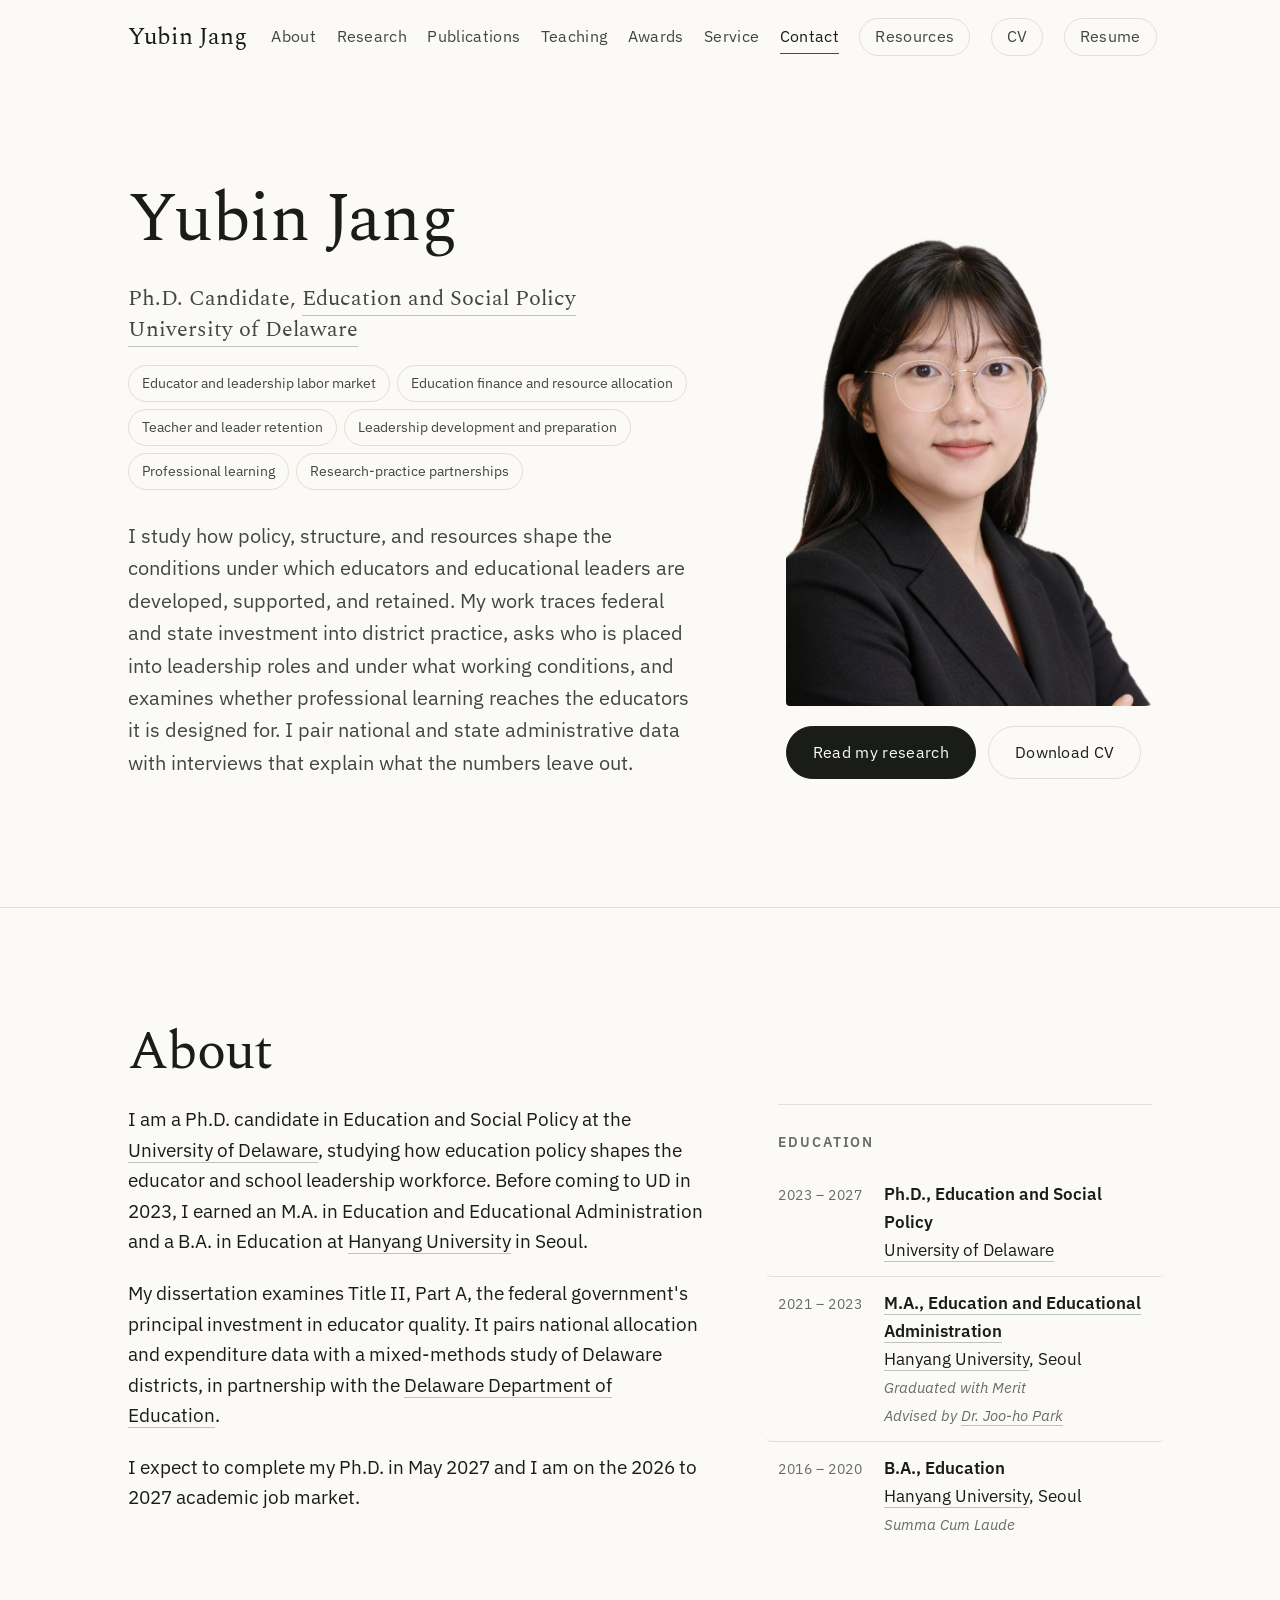
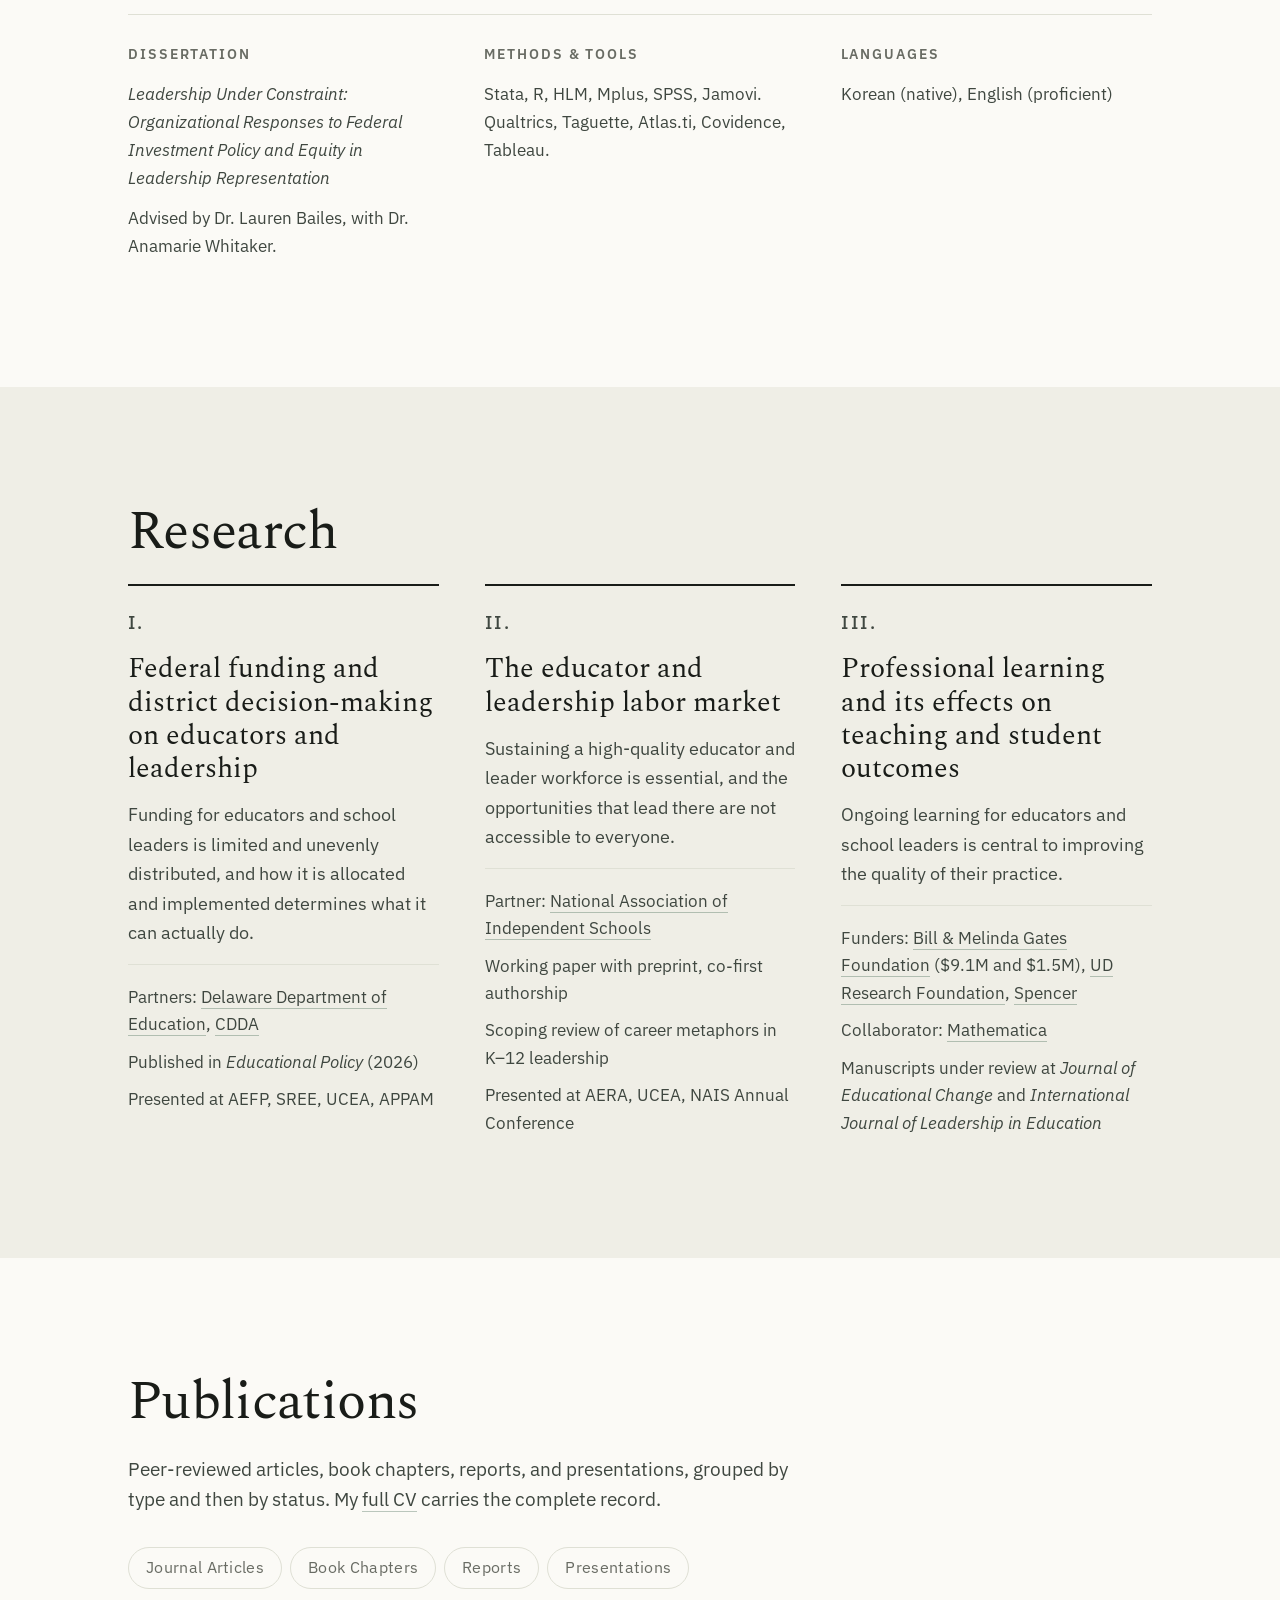
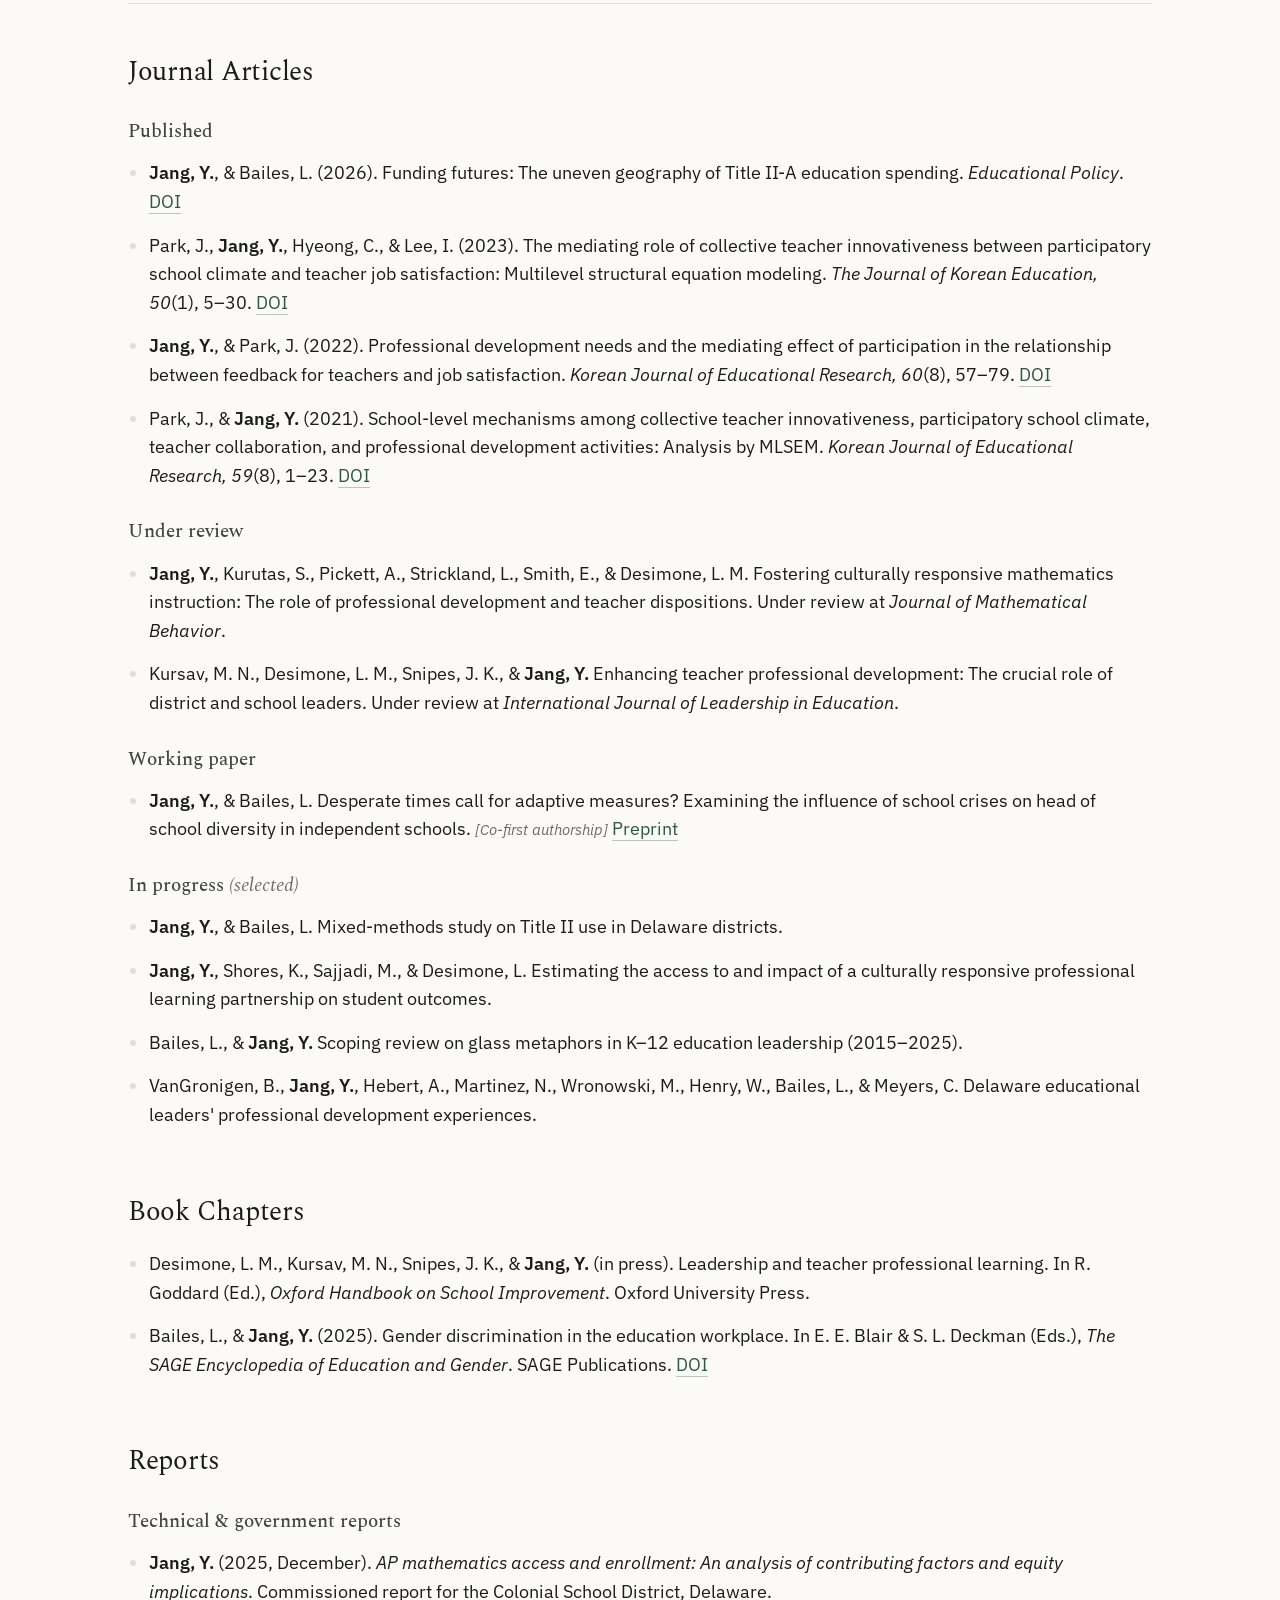
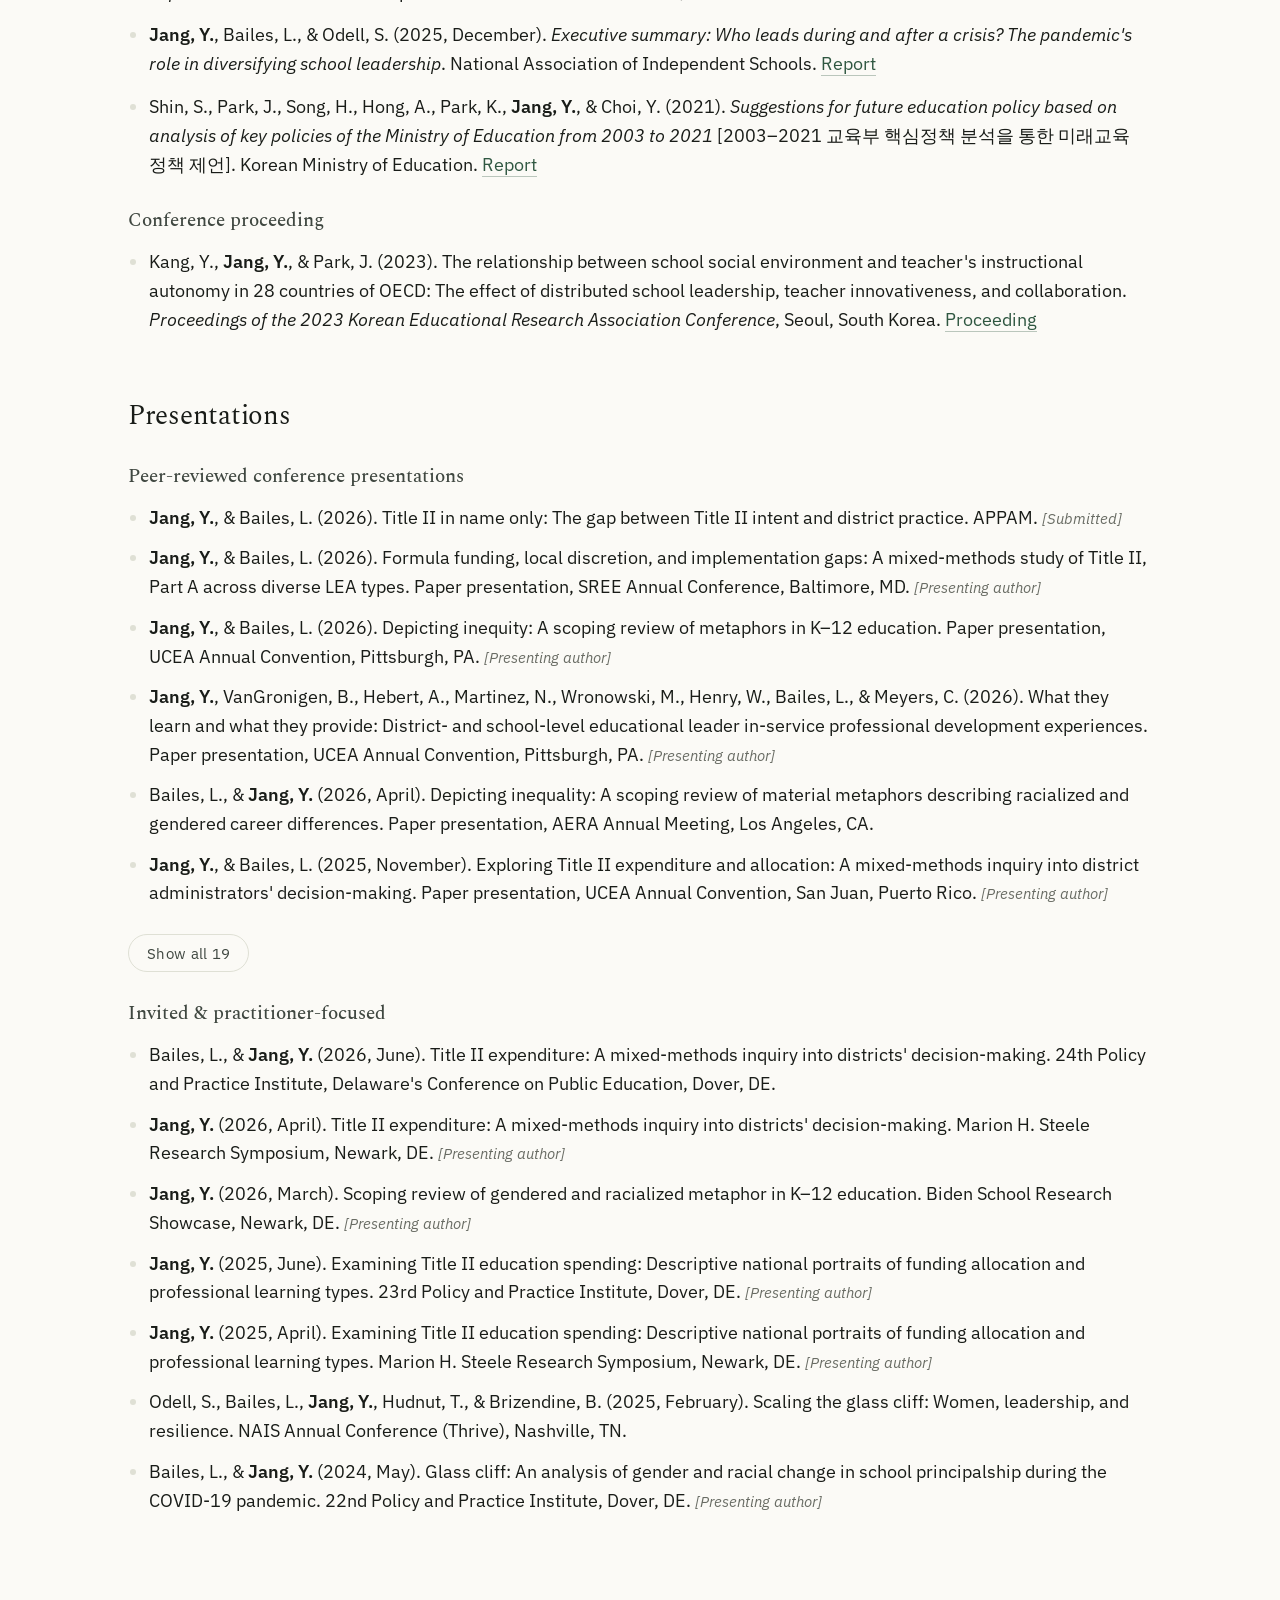
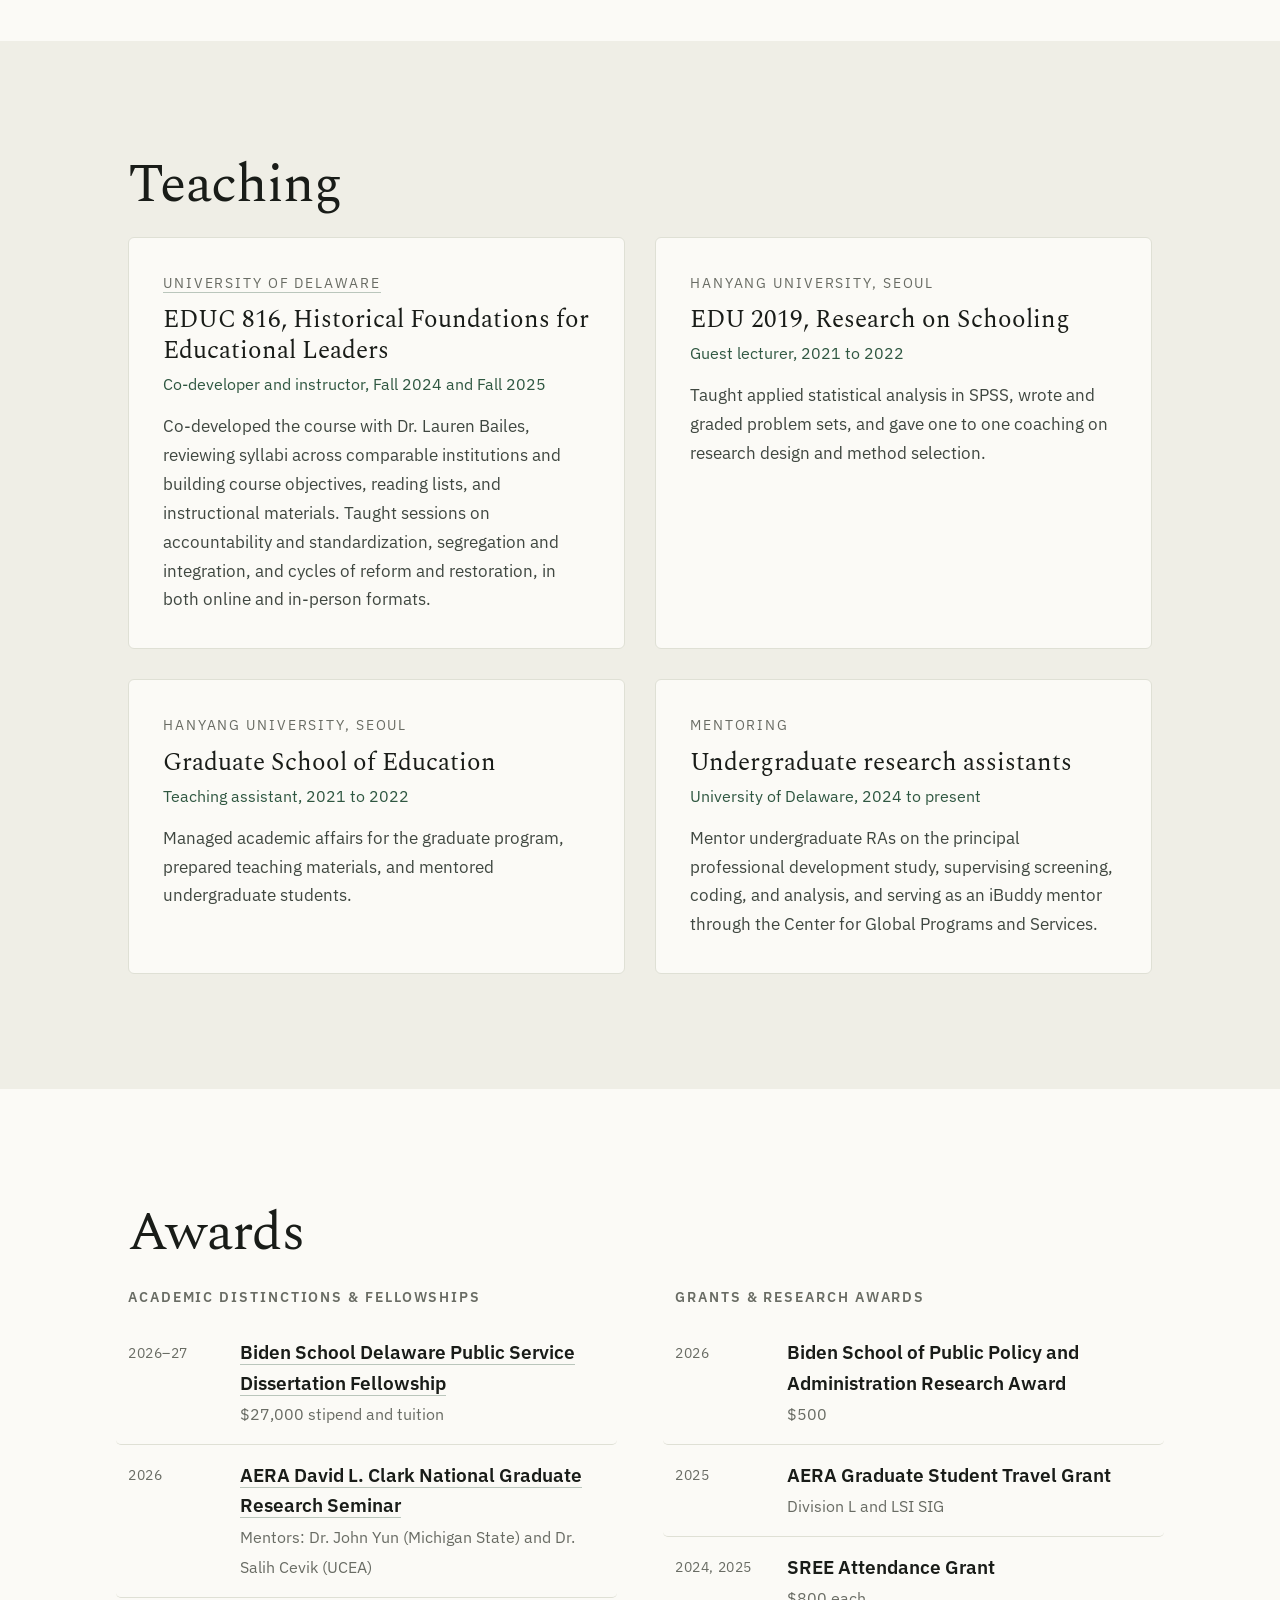
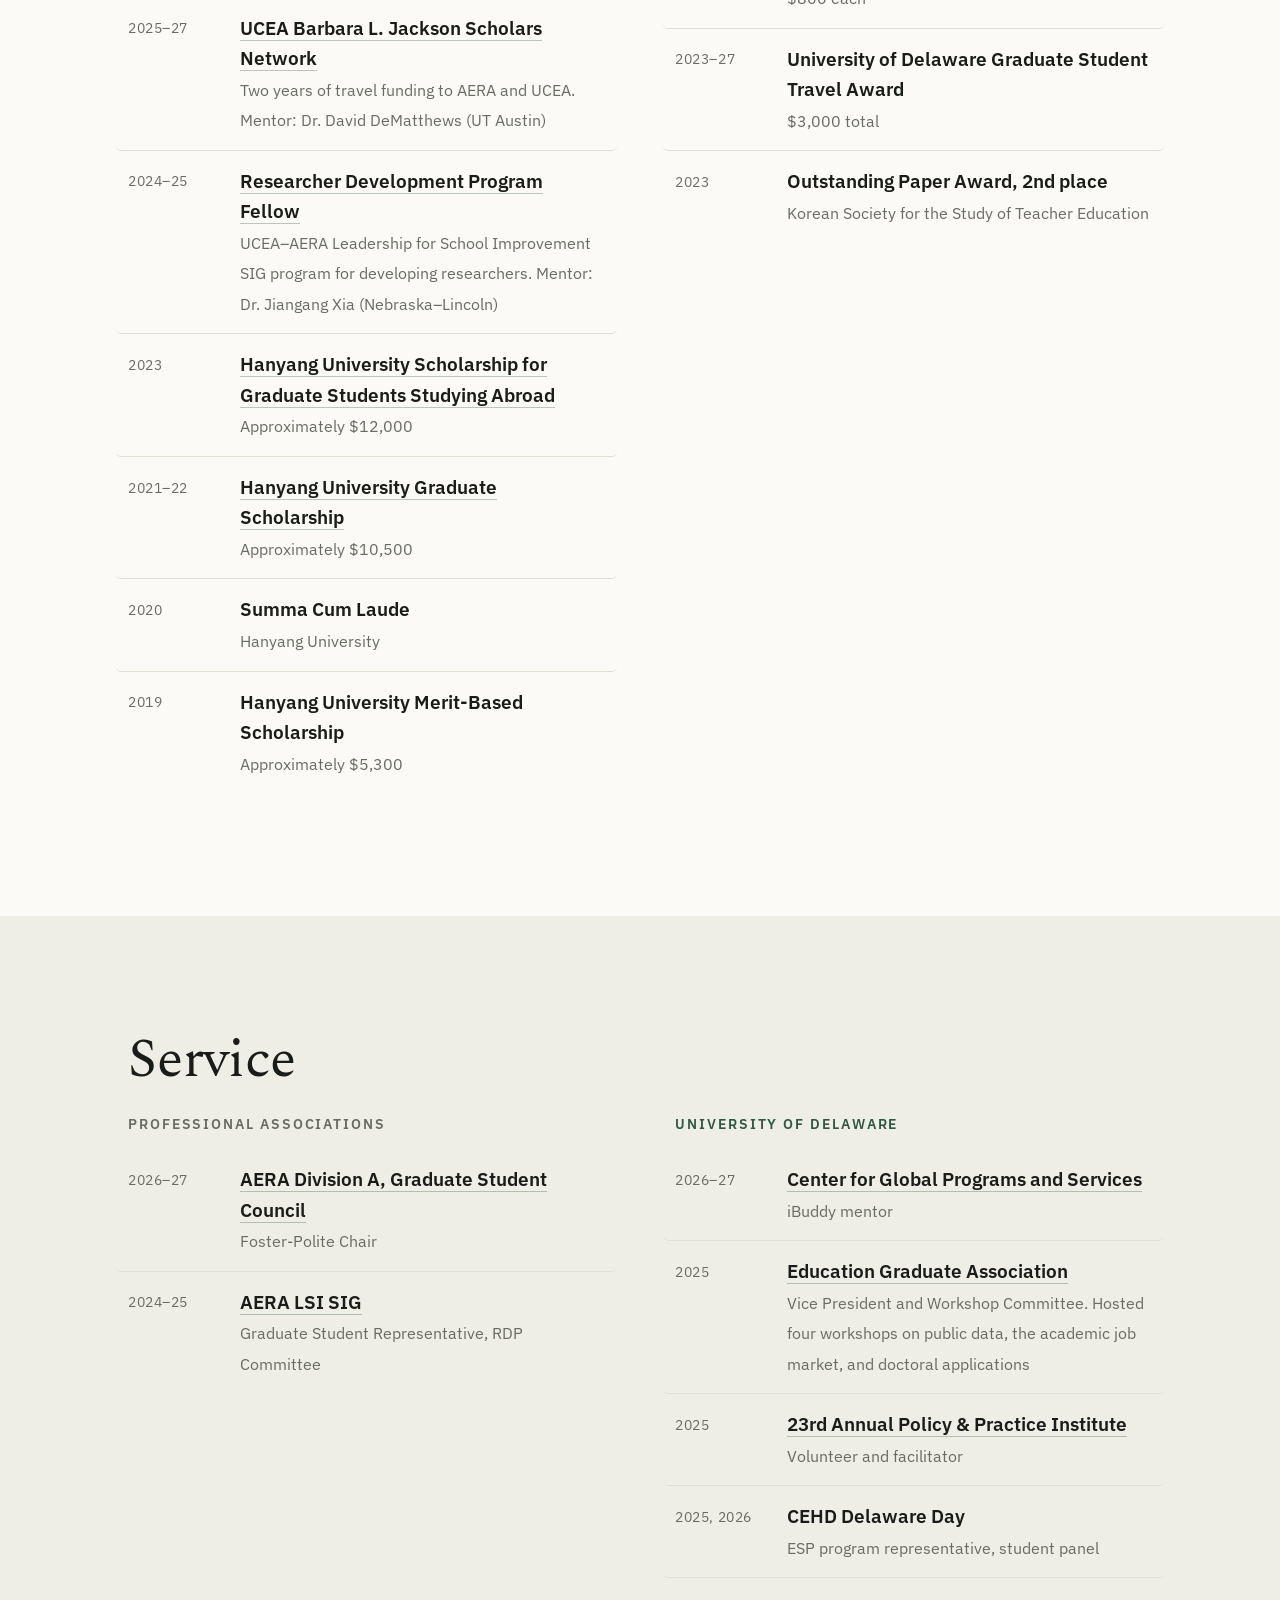
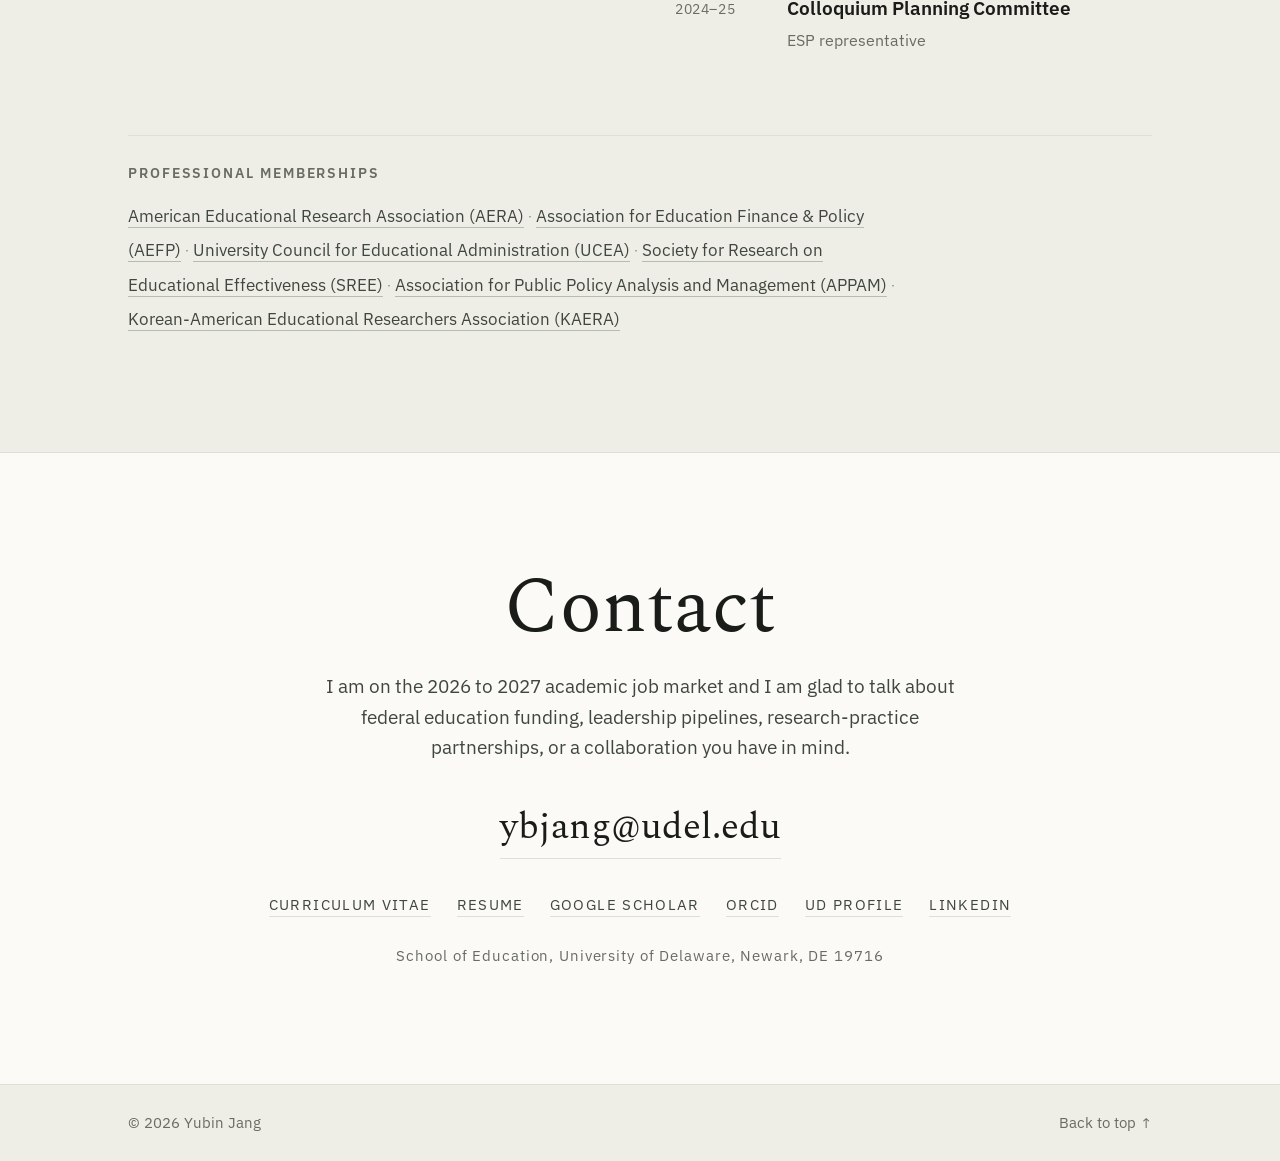
==== commit add0ed2b: "Drop the From Funds to Frameworks working paper The manuscript is already published, so the working " ====
--- a/index.html
+++ b/index.html
@@ -309,11 +309,6 @@
         <li class="pub">
           <div class="pub__body">
             <p><strong>Jang, Y.</strong>, &amp; Bailes, L. Desperate times call for adaptive measures? Examining the influence of school crises on head of school diversity in independent schools. <span class="pub__tag">Co-first authorship</span> <a class="pub__link" href="https://doi.org/10.26300/z366-8754" target="_blank" rel="noopener">Preprint</a></p>
-          </div>
-        </li>
-        <li class="pub">
-          <div class="pub__body">
-            <p><strong>Jang, Y.</strong>, &amp; Bailes, L. (2025). From funds to frameworks: How states operationalize Title II education funding. <em>EdWorkingPaper No. 25-1256, Annenberg Institute at Brown University</em>. <a class="pub__link" href="https://doi.org/10.26300/yk47-aq26" target="_blank" rel="noopener">Preprint</a></p>
           </div>
         </li>
       </ol>
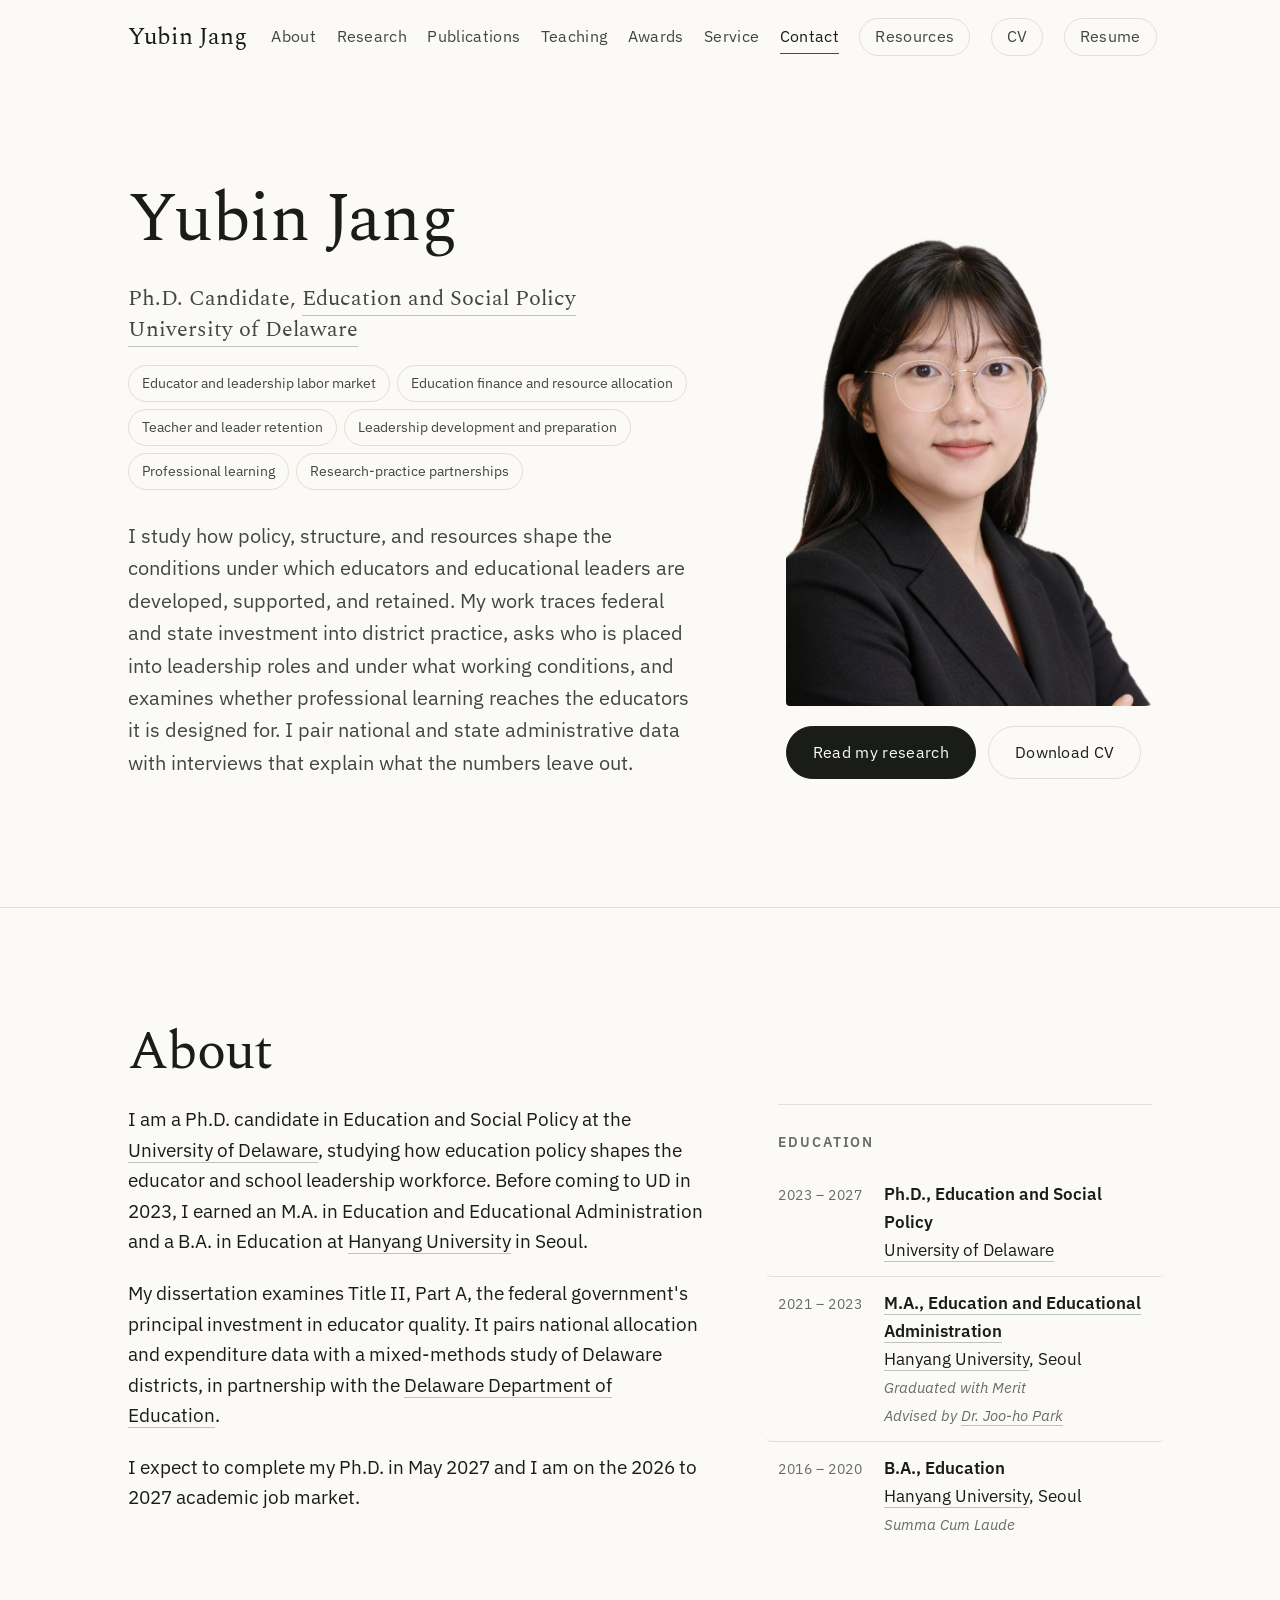
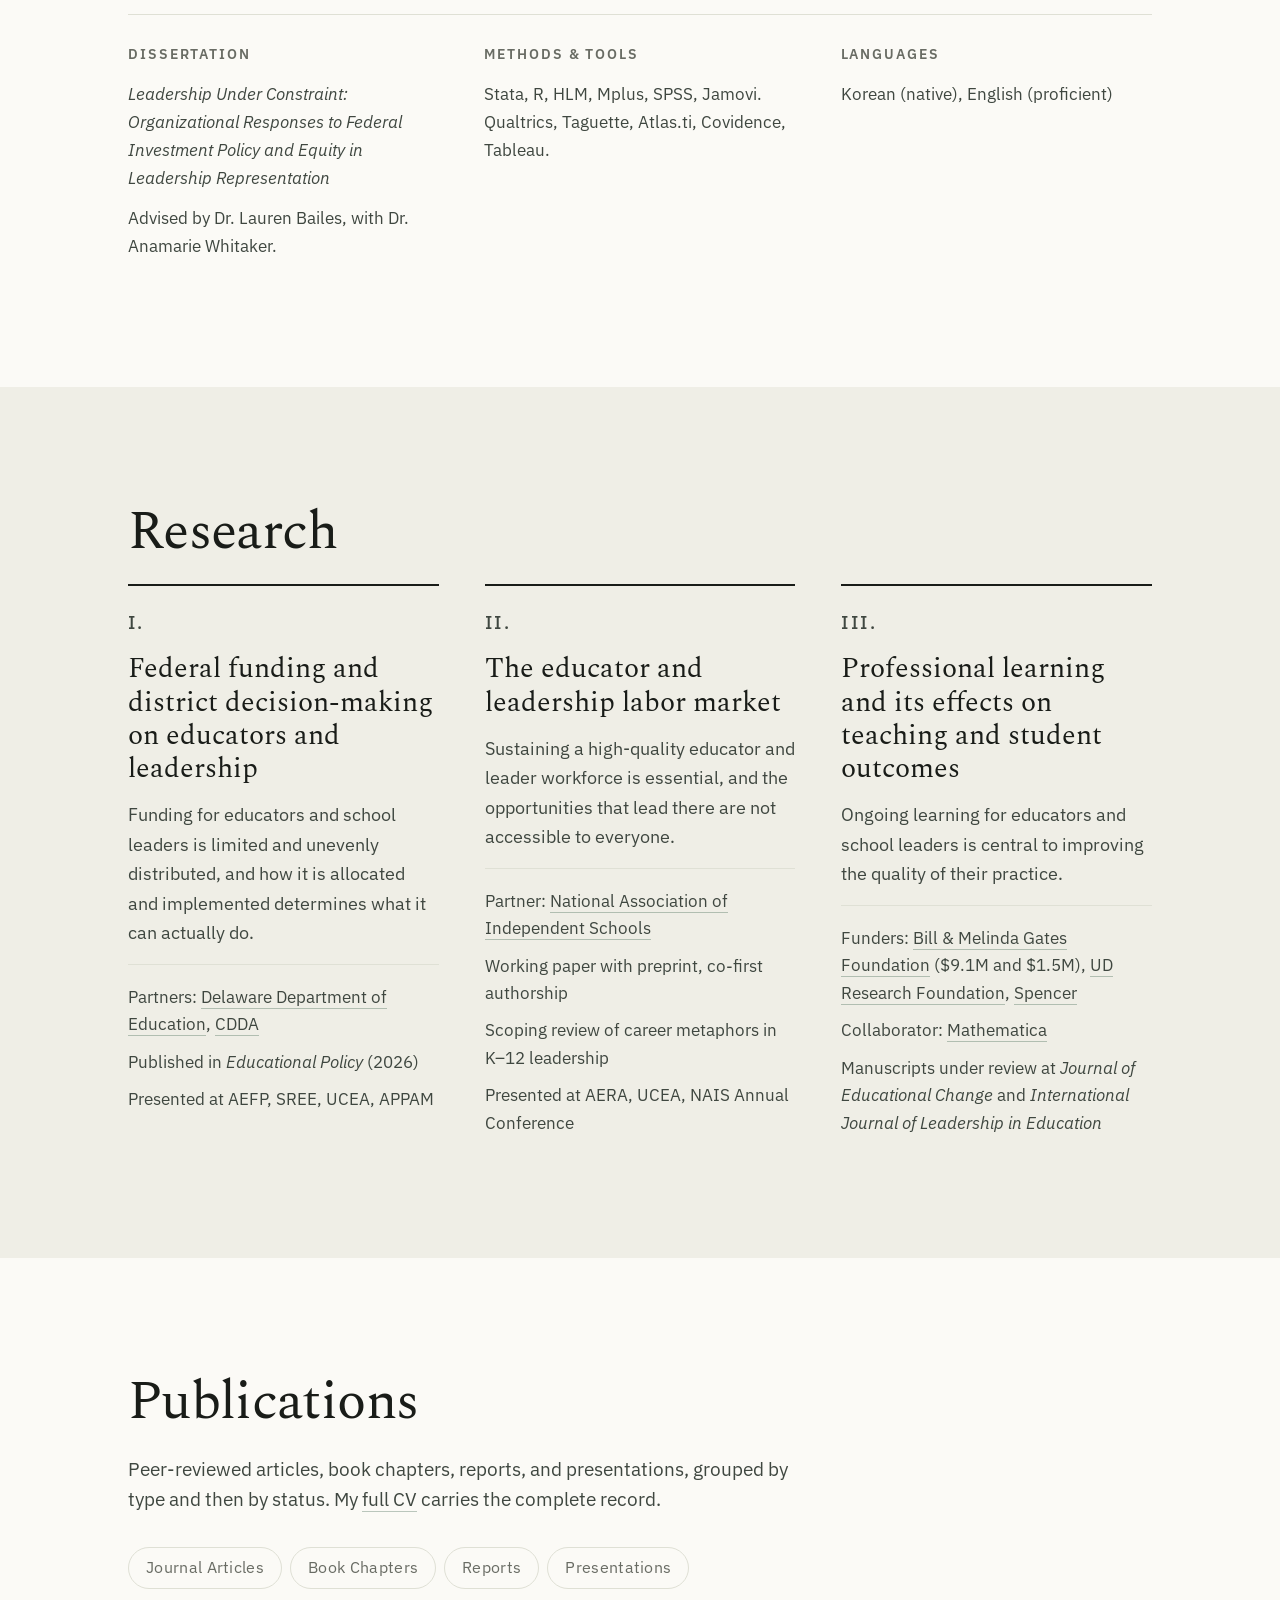
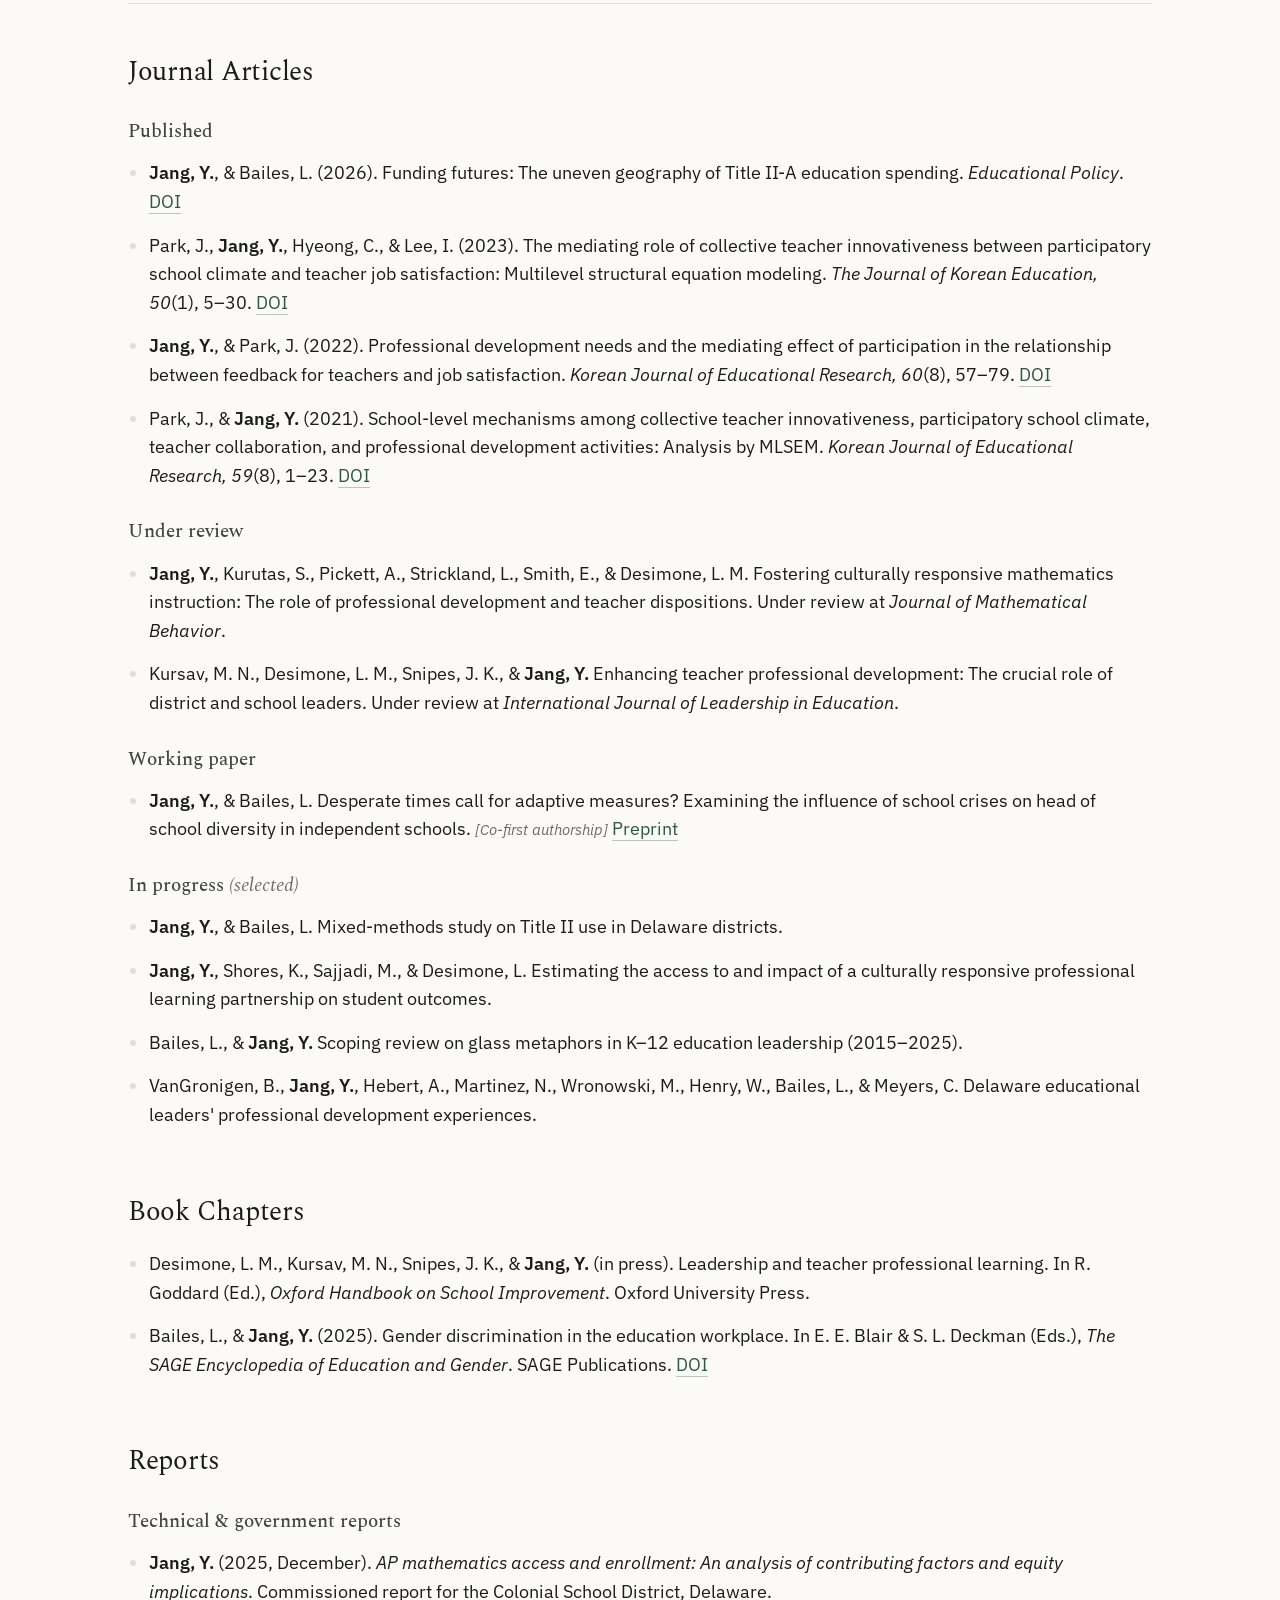
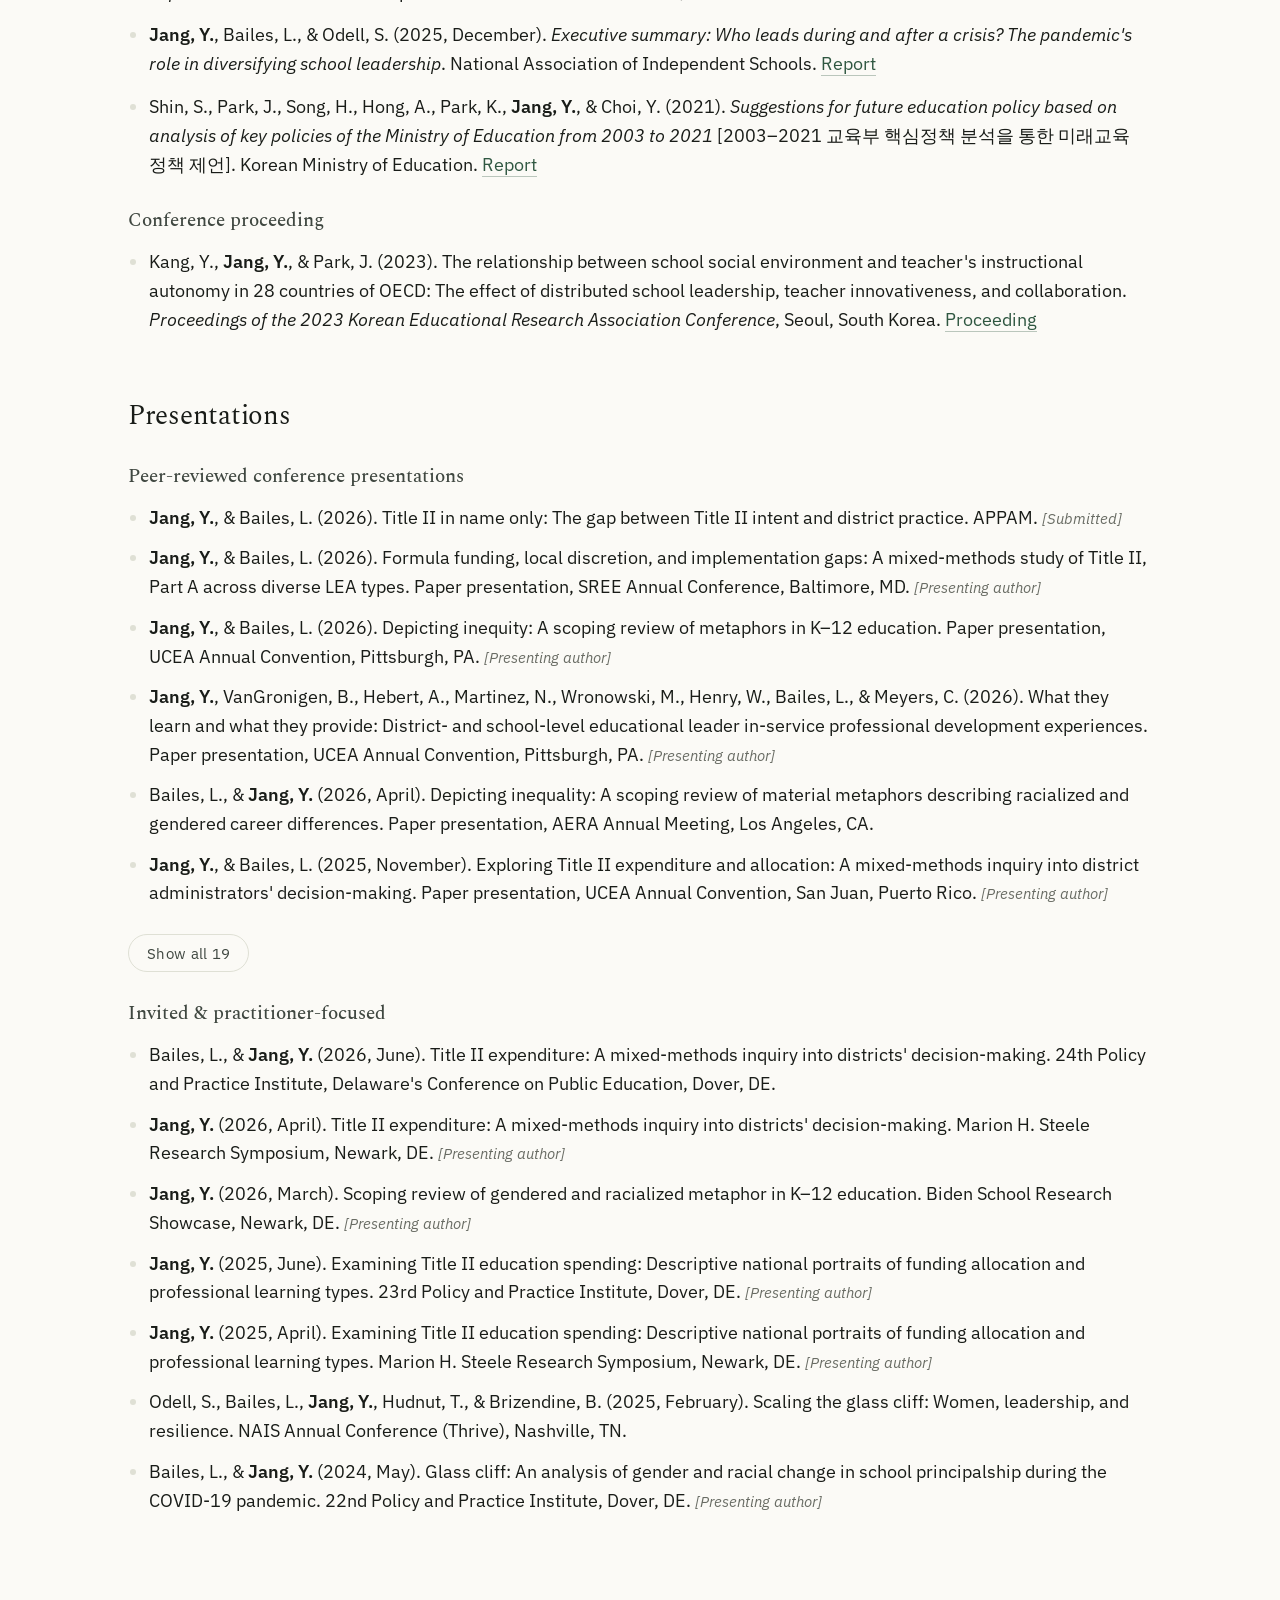
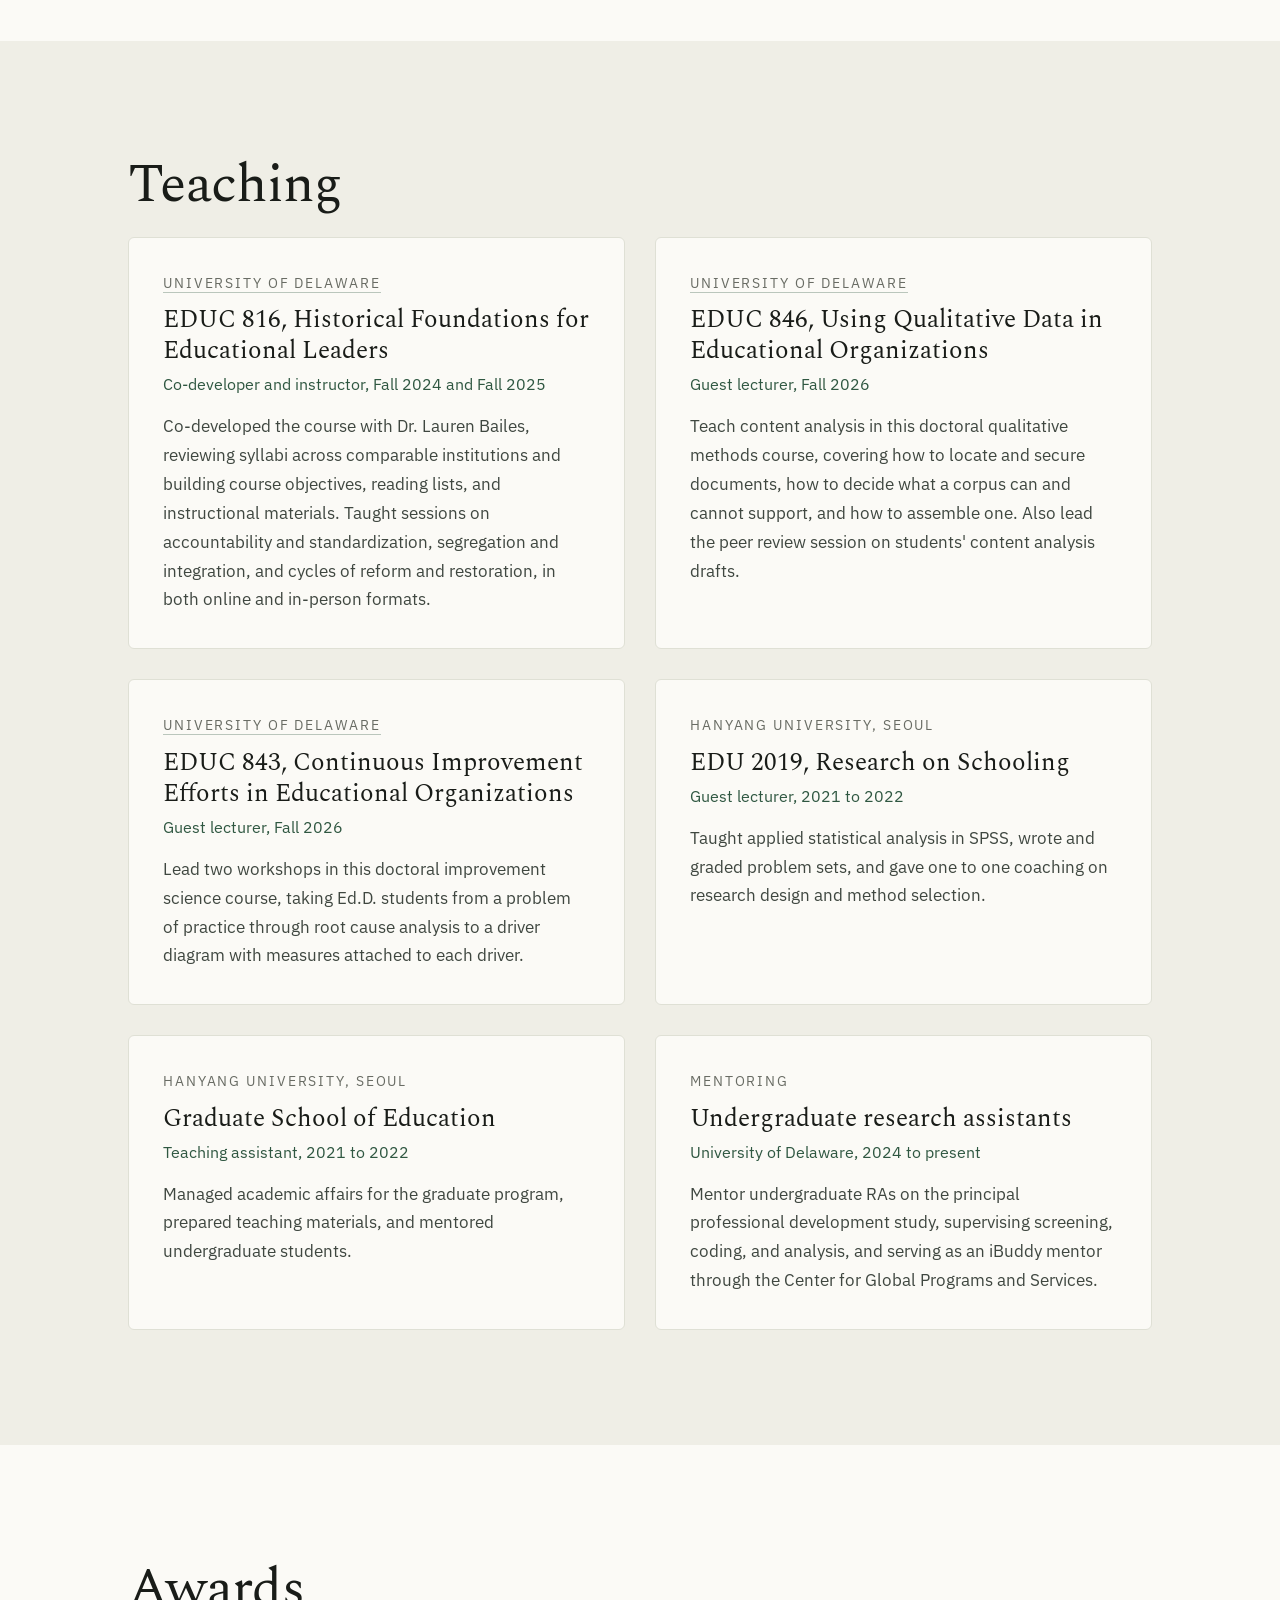
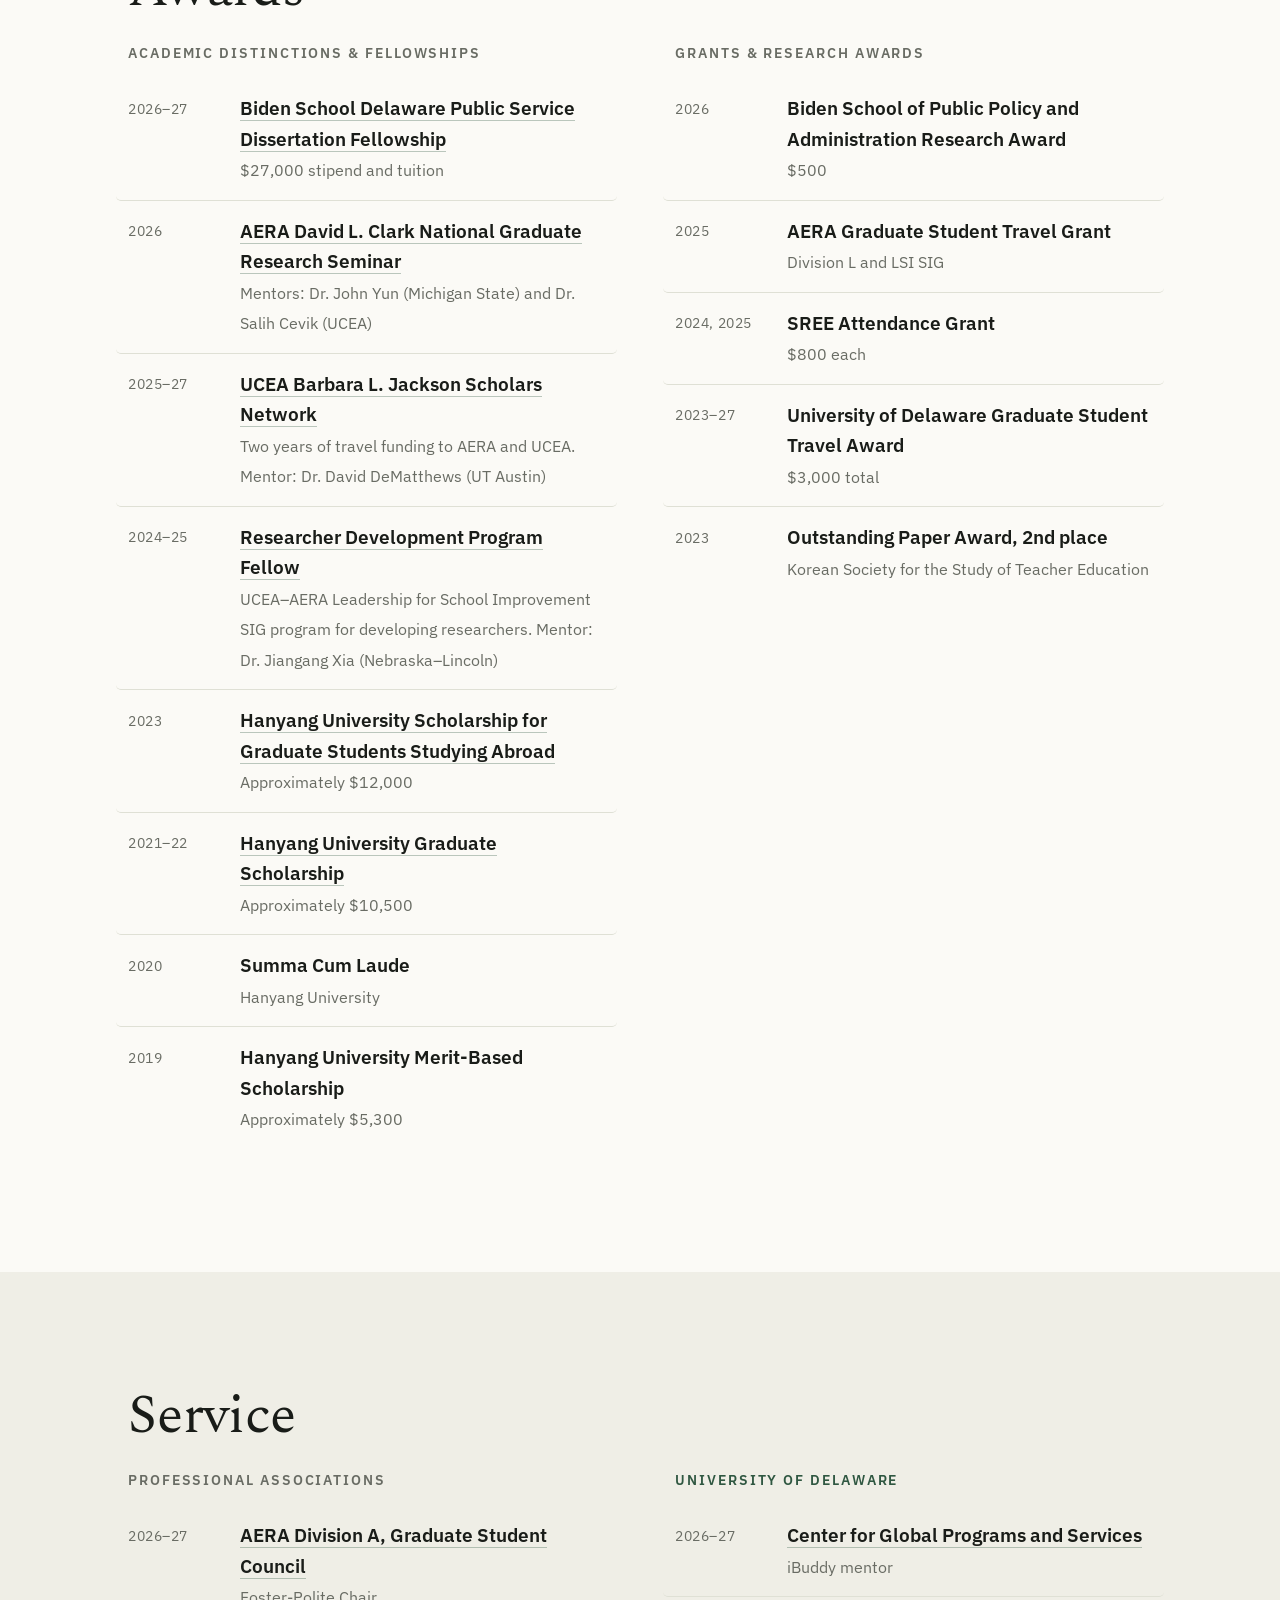
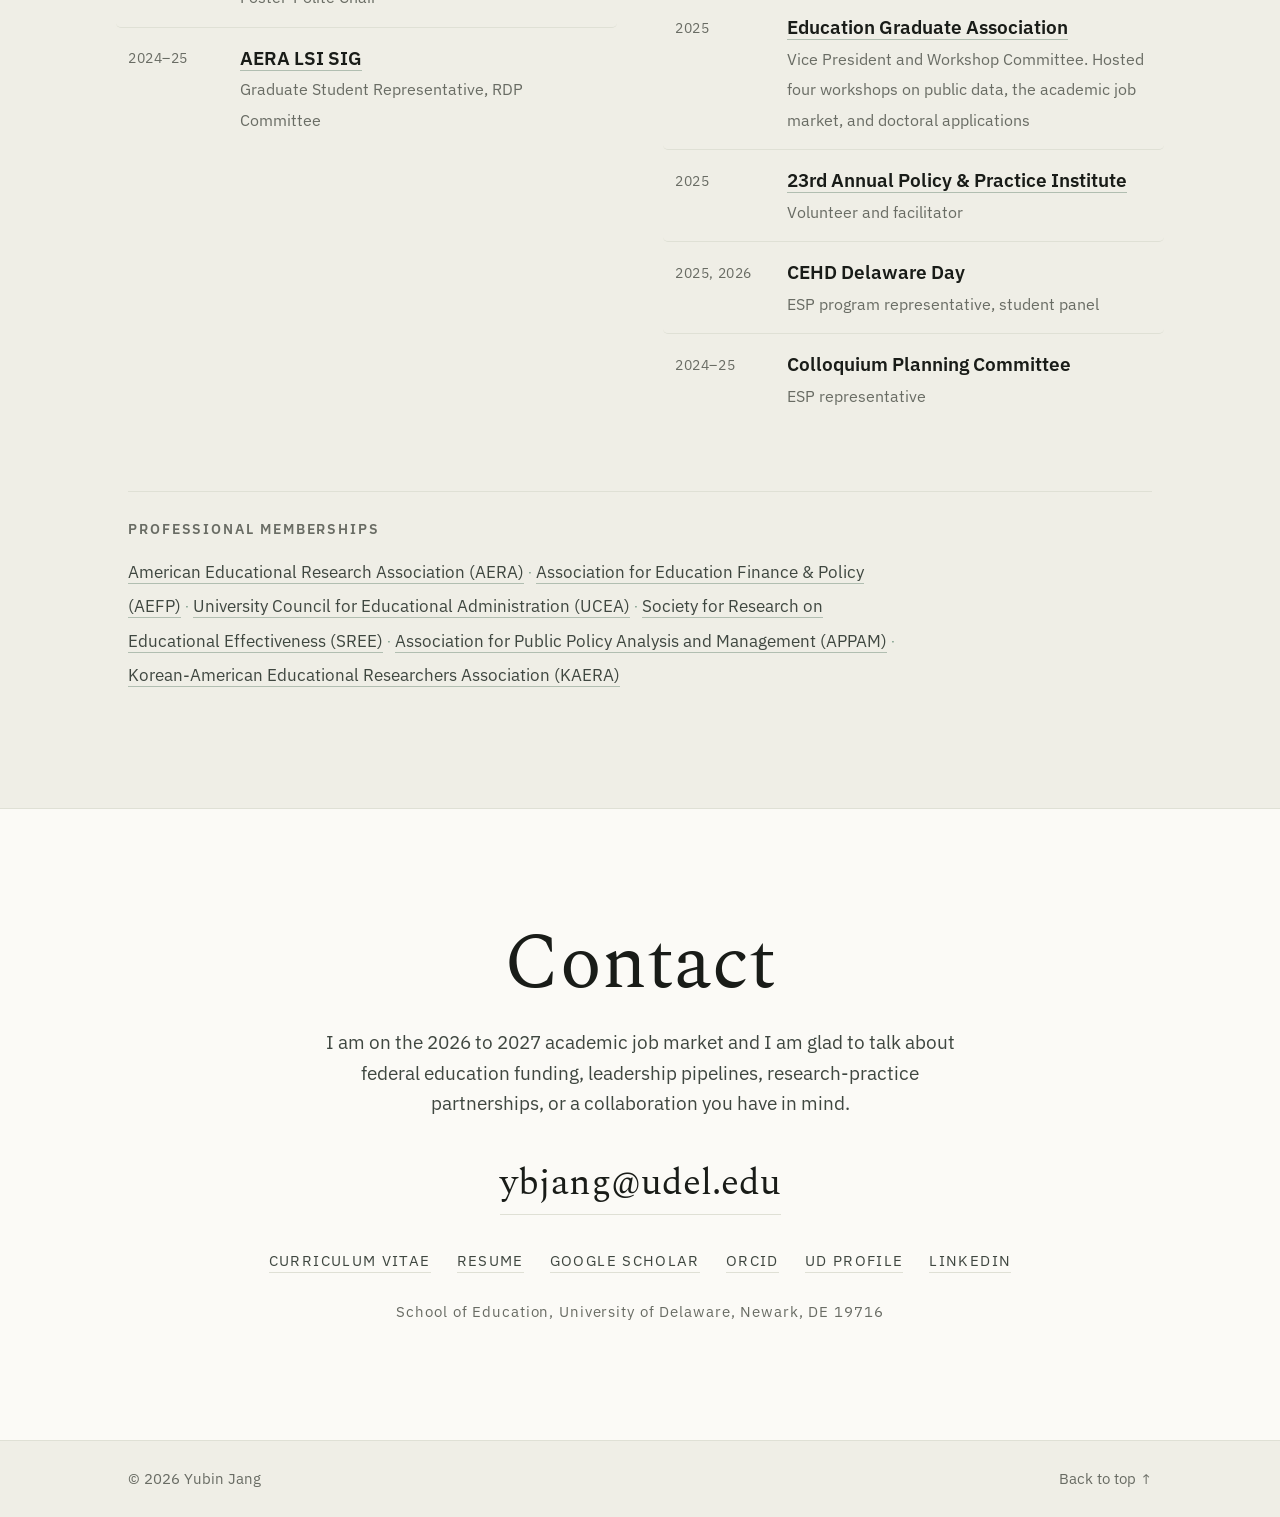
==== commit 5e26be10: "Add the two Fall 2026 guest lectures in Bryan VanGronigen's courses EDUC 846, four qualitative metho" ====
--- a/index.html
+++ b/index.html
@@ -430,6 +430,29 @@
       </article>
 
       <article class="card reveal">
+        <p class="card__where"><a class="il" href="https://www.education.udel.edu/" target="_blank" rel="noopener">University of Delaware</a></p>
+        <h3 class="card__title">EDUC 846, Using Qualitative Data in Educational Organizations</h3>
+        <p class="card__role">Guest lecturer, Fall 2026</p>
+        <p>
+          Teach content analysis in this doctoral qualitative methods course, covering how to
+          locate and secure documents, how to decide what a corpus can and cannot support, and
+          how to assemble one. Also lead the peer review session on students' content analysis
+          drafts.
+        </p>
+      </article>
+
+      <article class="card reveal">
+        <p class="card__where"><a class="il" href="https://www.education.udel.edu/" target="_blank" rel="noopener">University of Delaware</a></p>
+        <h3 class="card__title">EDUC 843, Continuous Improvement Efforts in Educational Organizations</h3>
+        <p class="card__role">Guest lecturer, Fall 2026</p>
+        <p>
+          Lead two workshops in this doctoral improvement science course, taking Ed.D. students
+          from a problem of practice through root cause analysis to a driver diagram with
+          measures attached to each driver.
+        </p>
+      </article>
+
+      <article class="card reveal">
         <p class="card__where">Hanyang University, Seoul</p>
         <h3 class="card__title">EDU 2019, Research on Schooling</h3>
         <p class="card__role">Guest lecturer, 2021 to 2022</p>
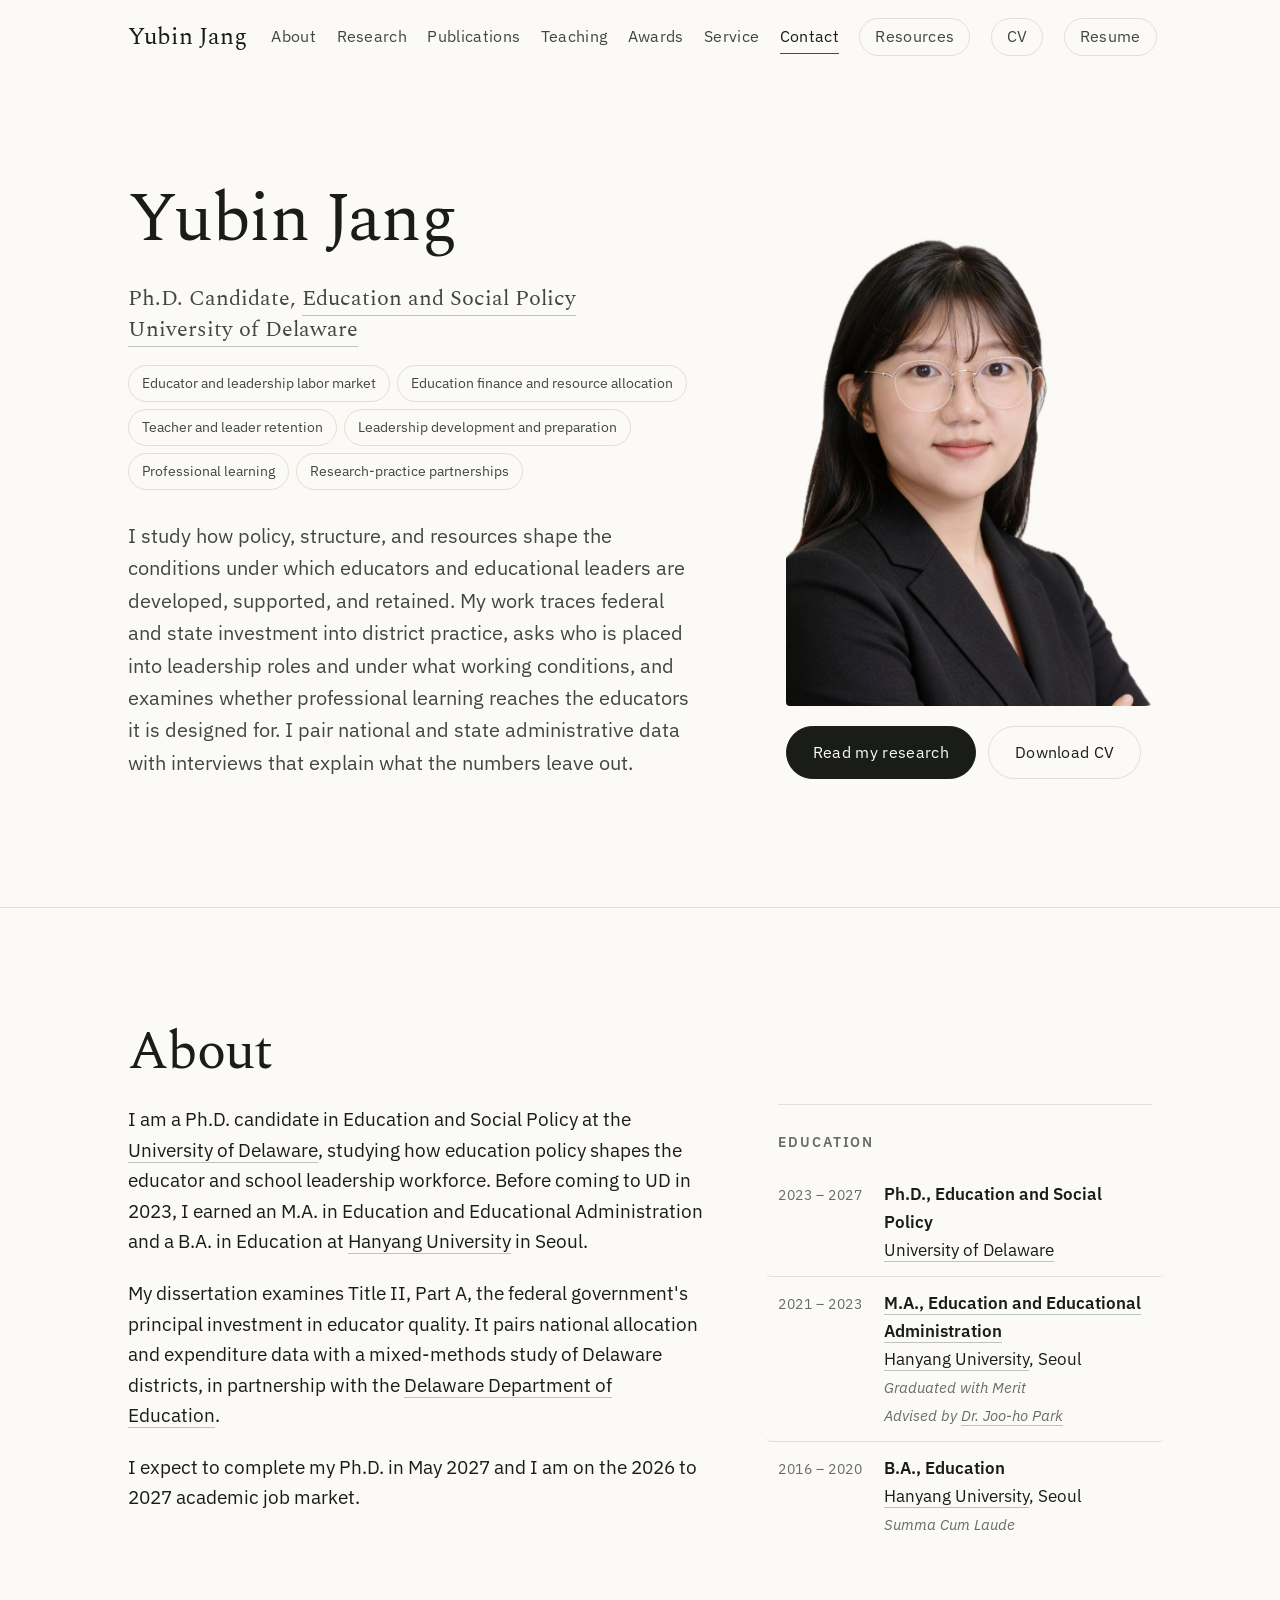
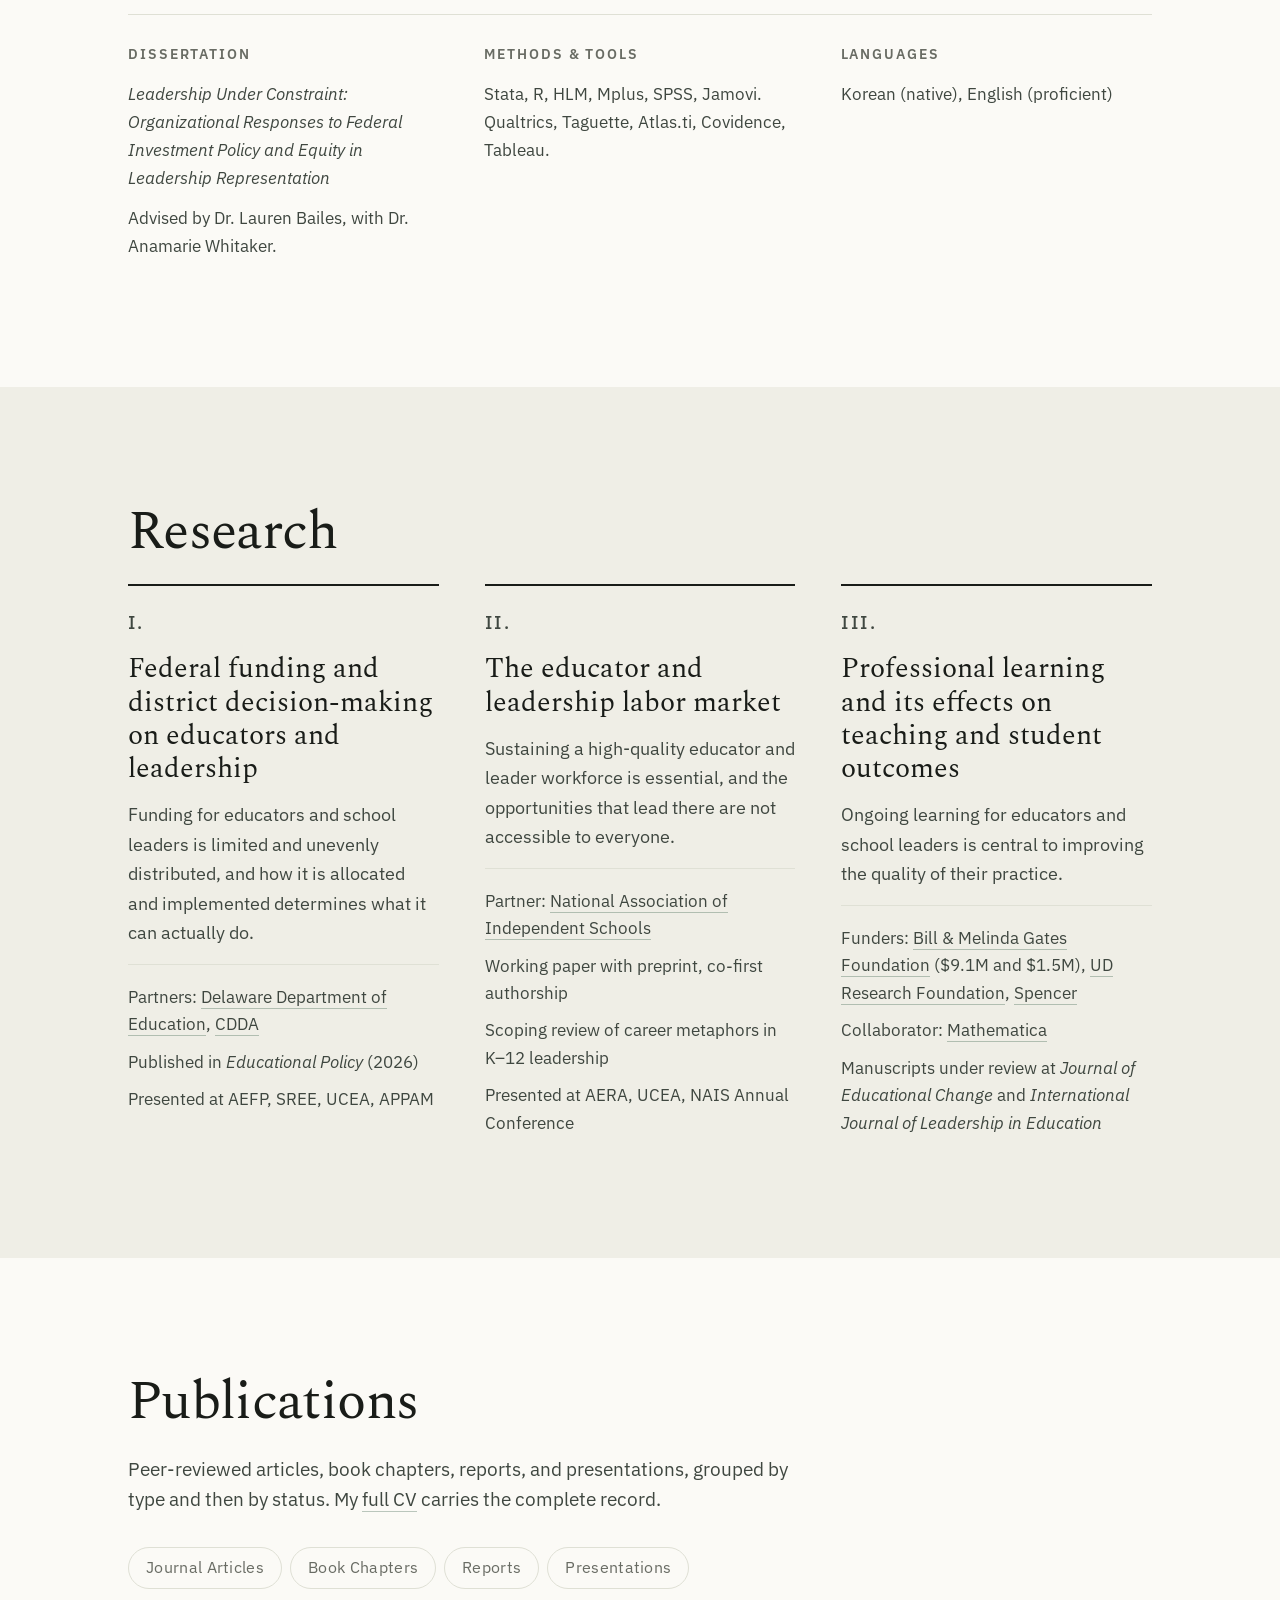
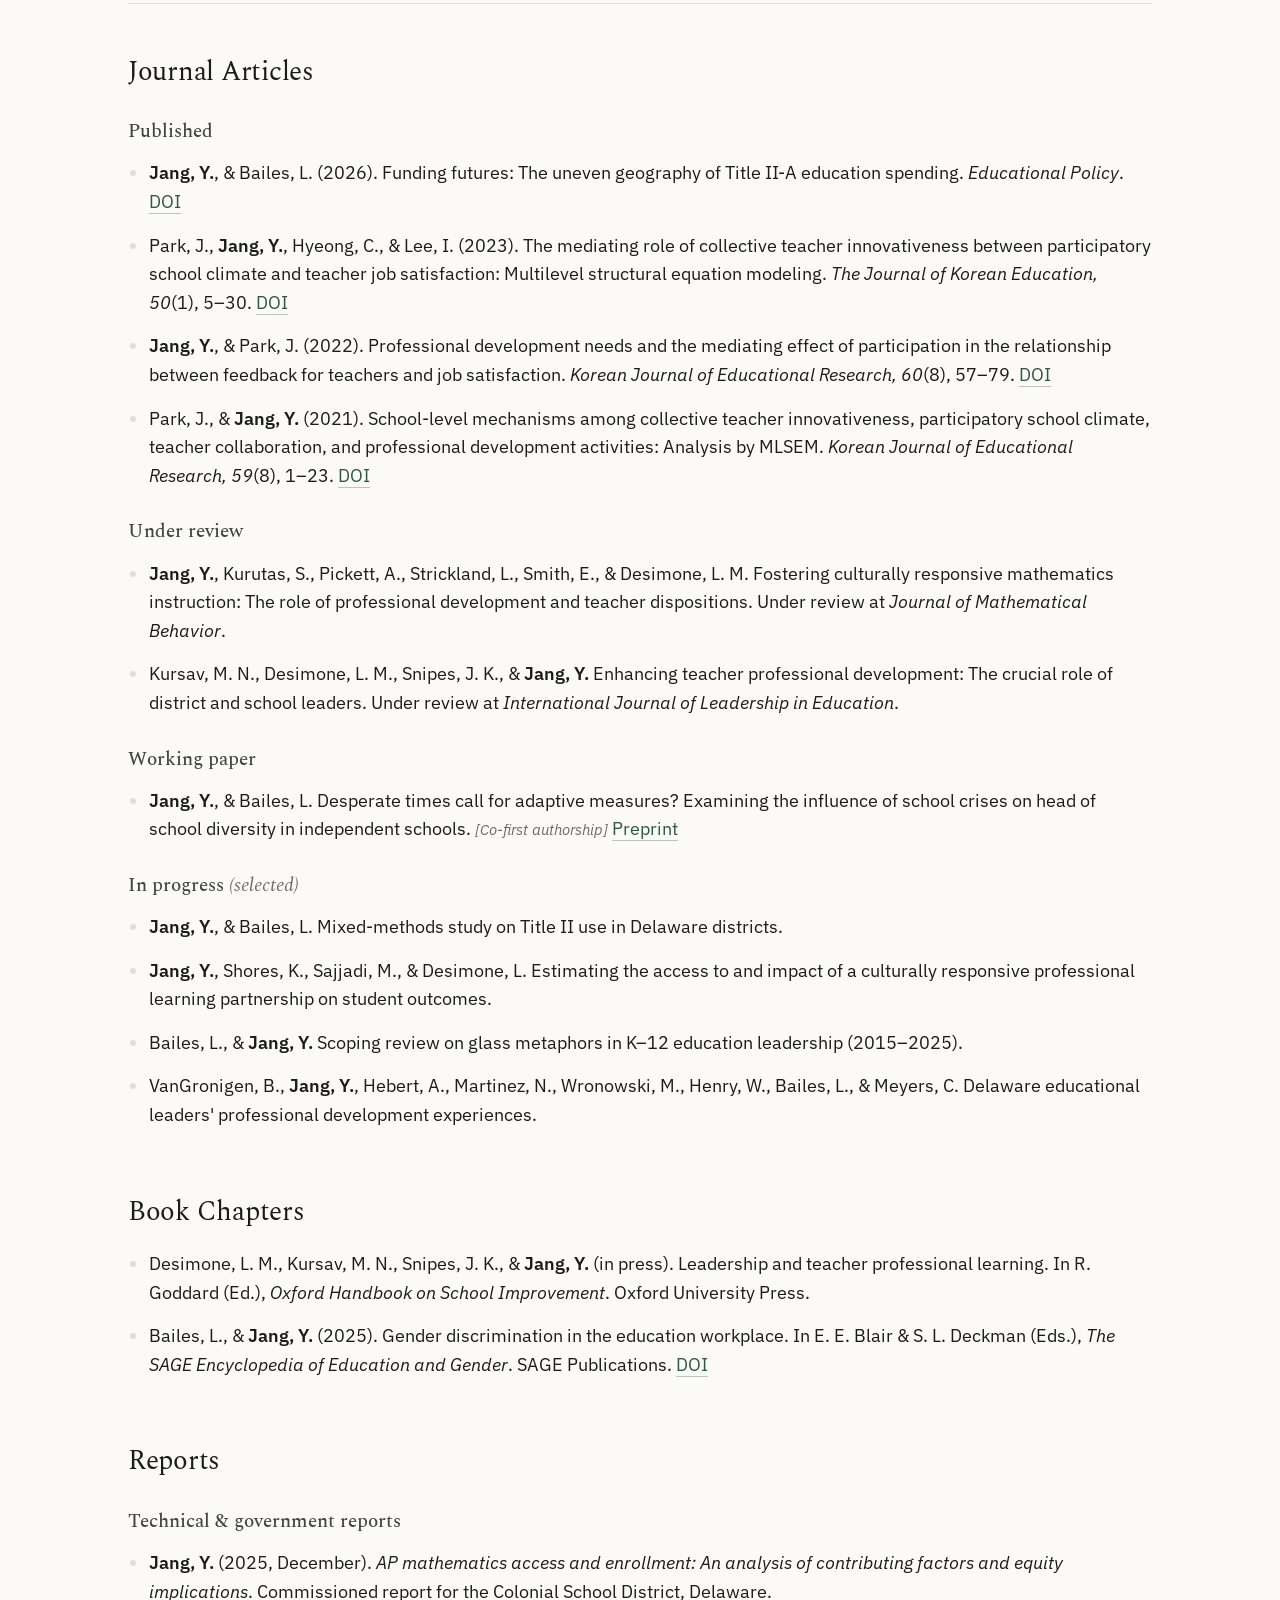
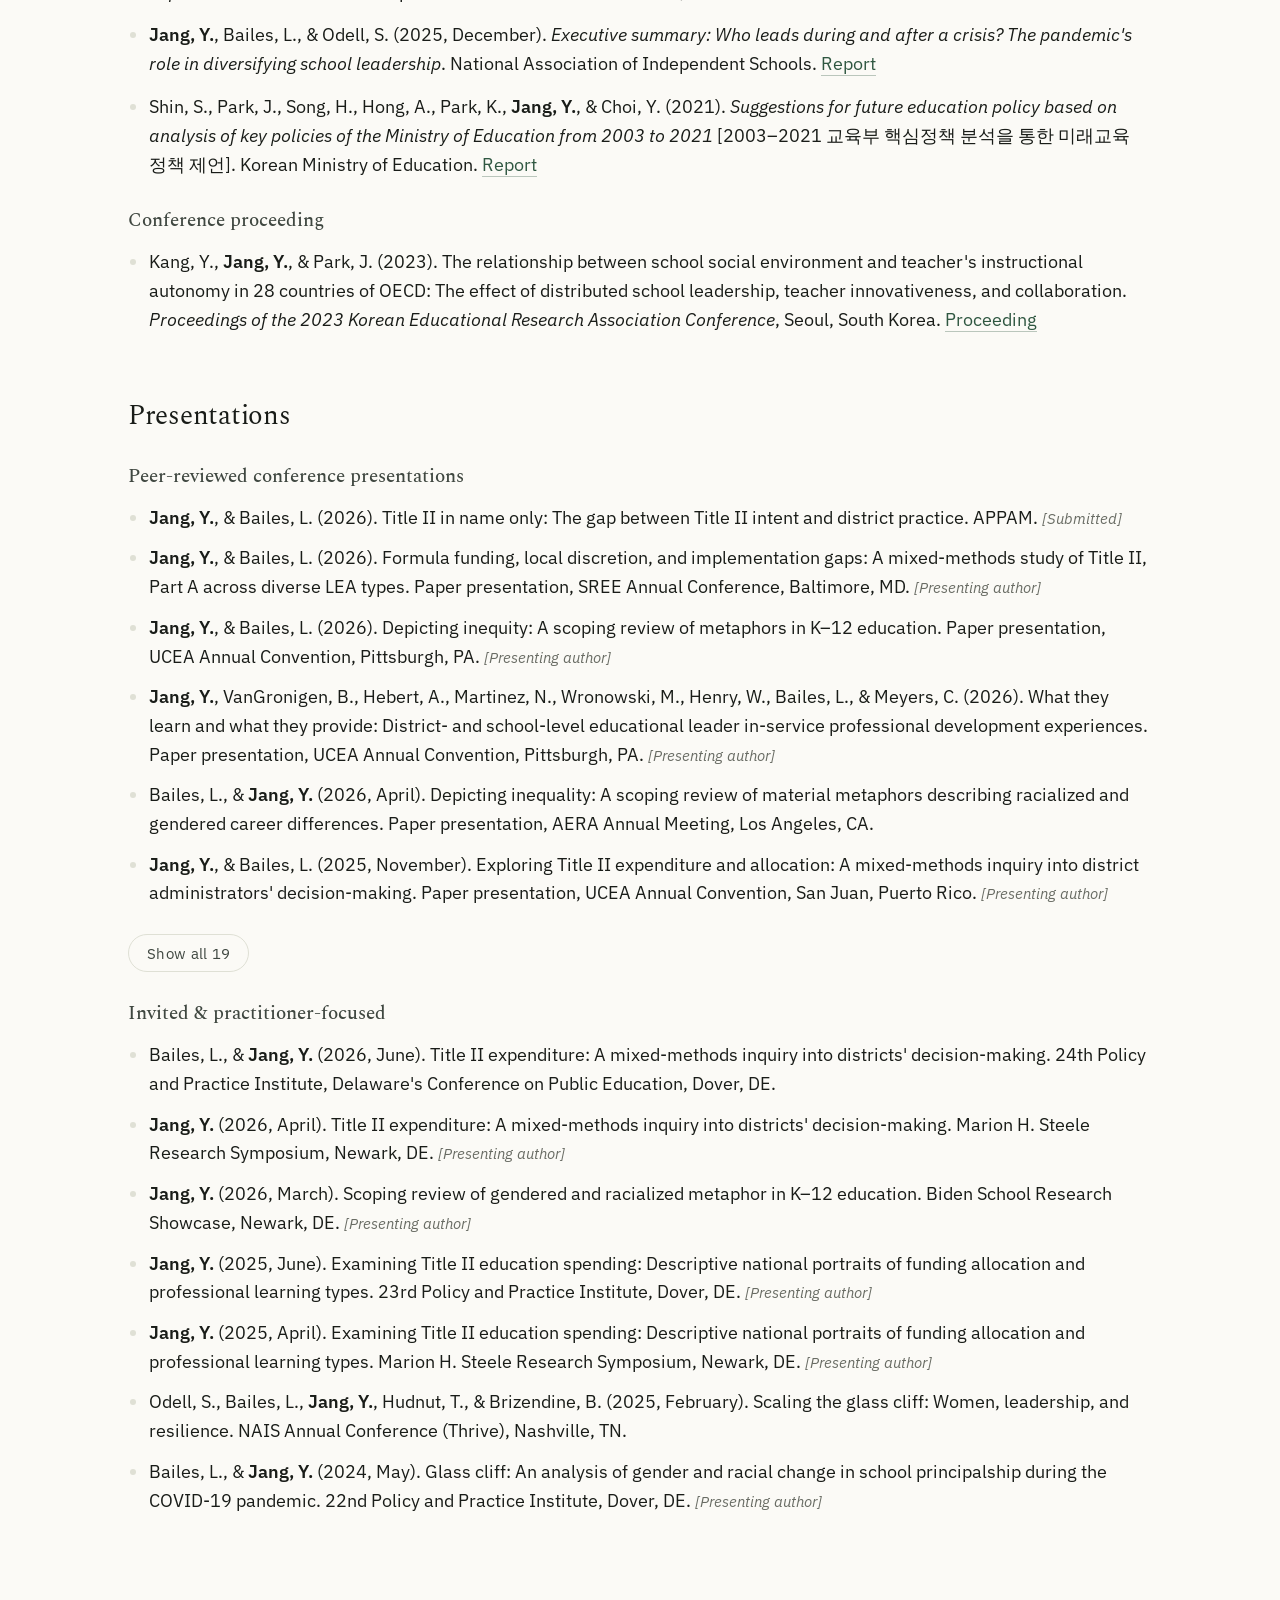
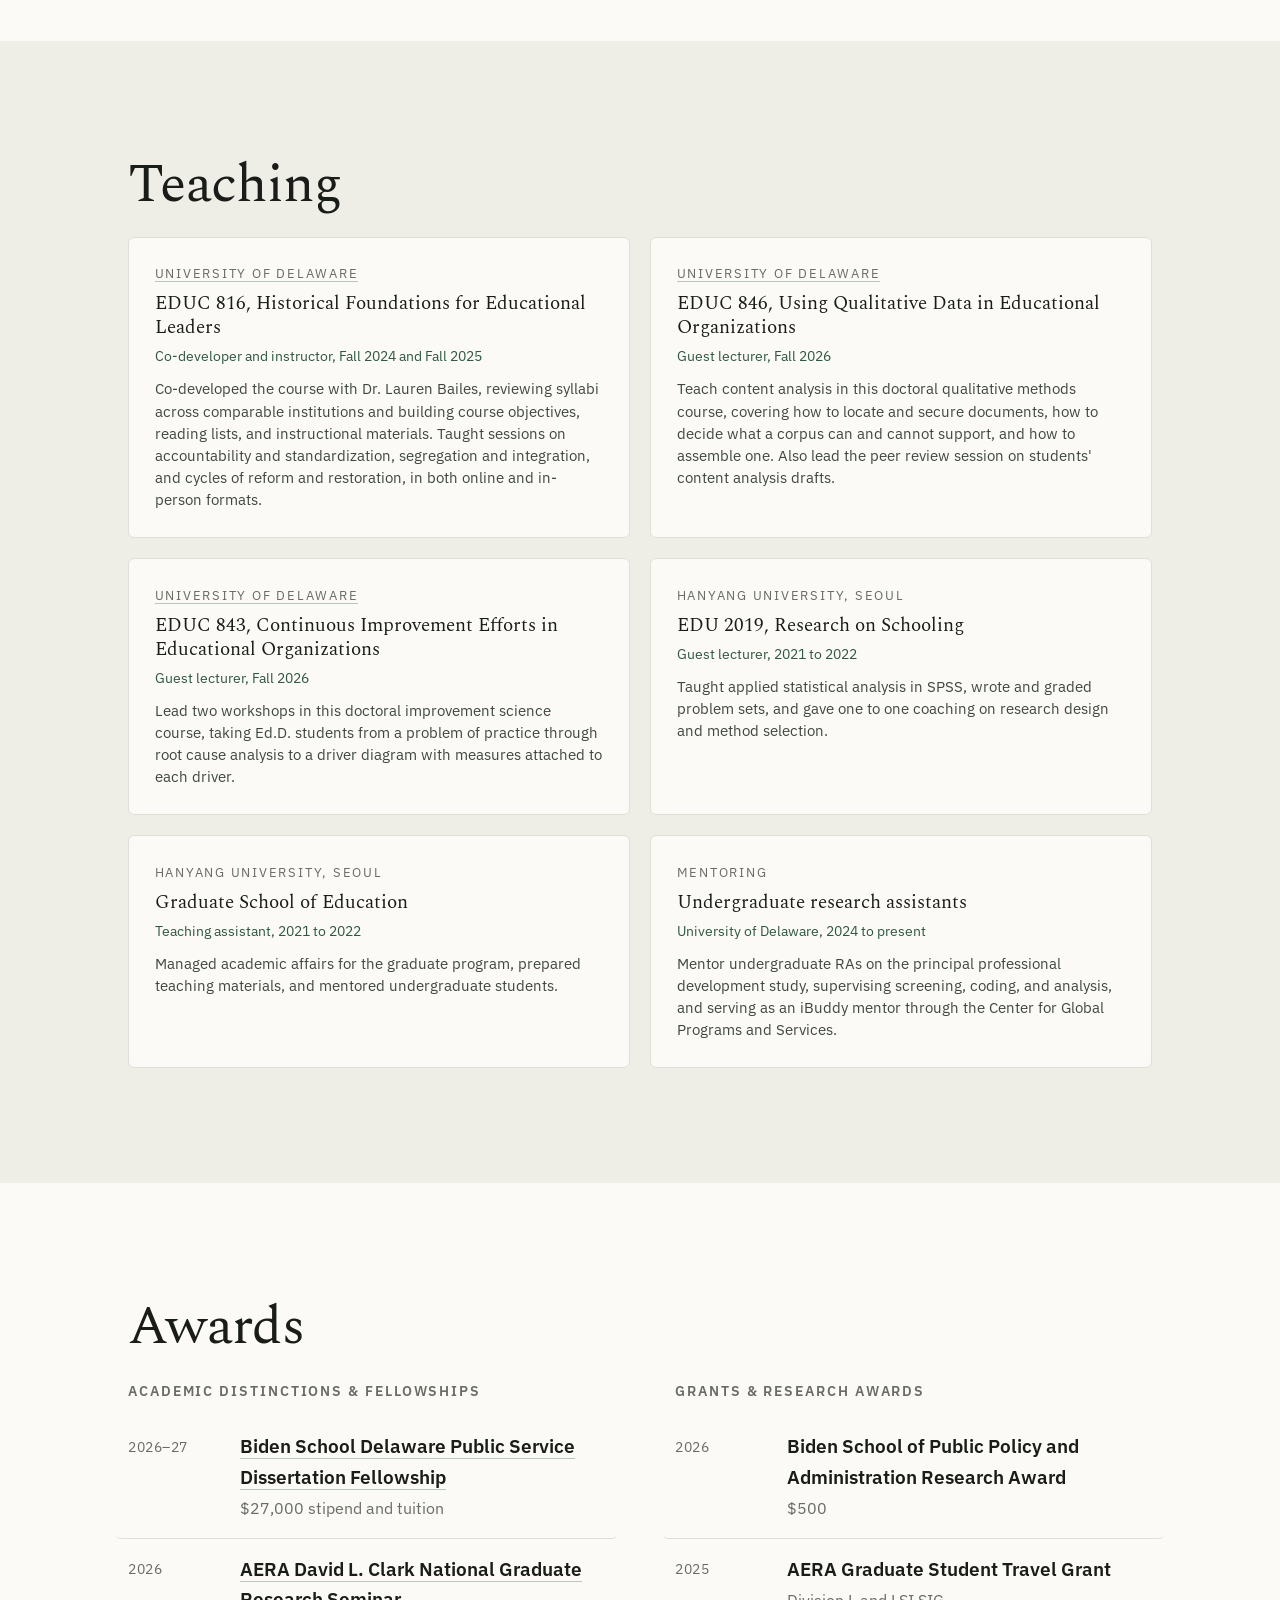
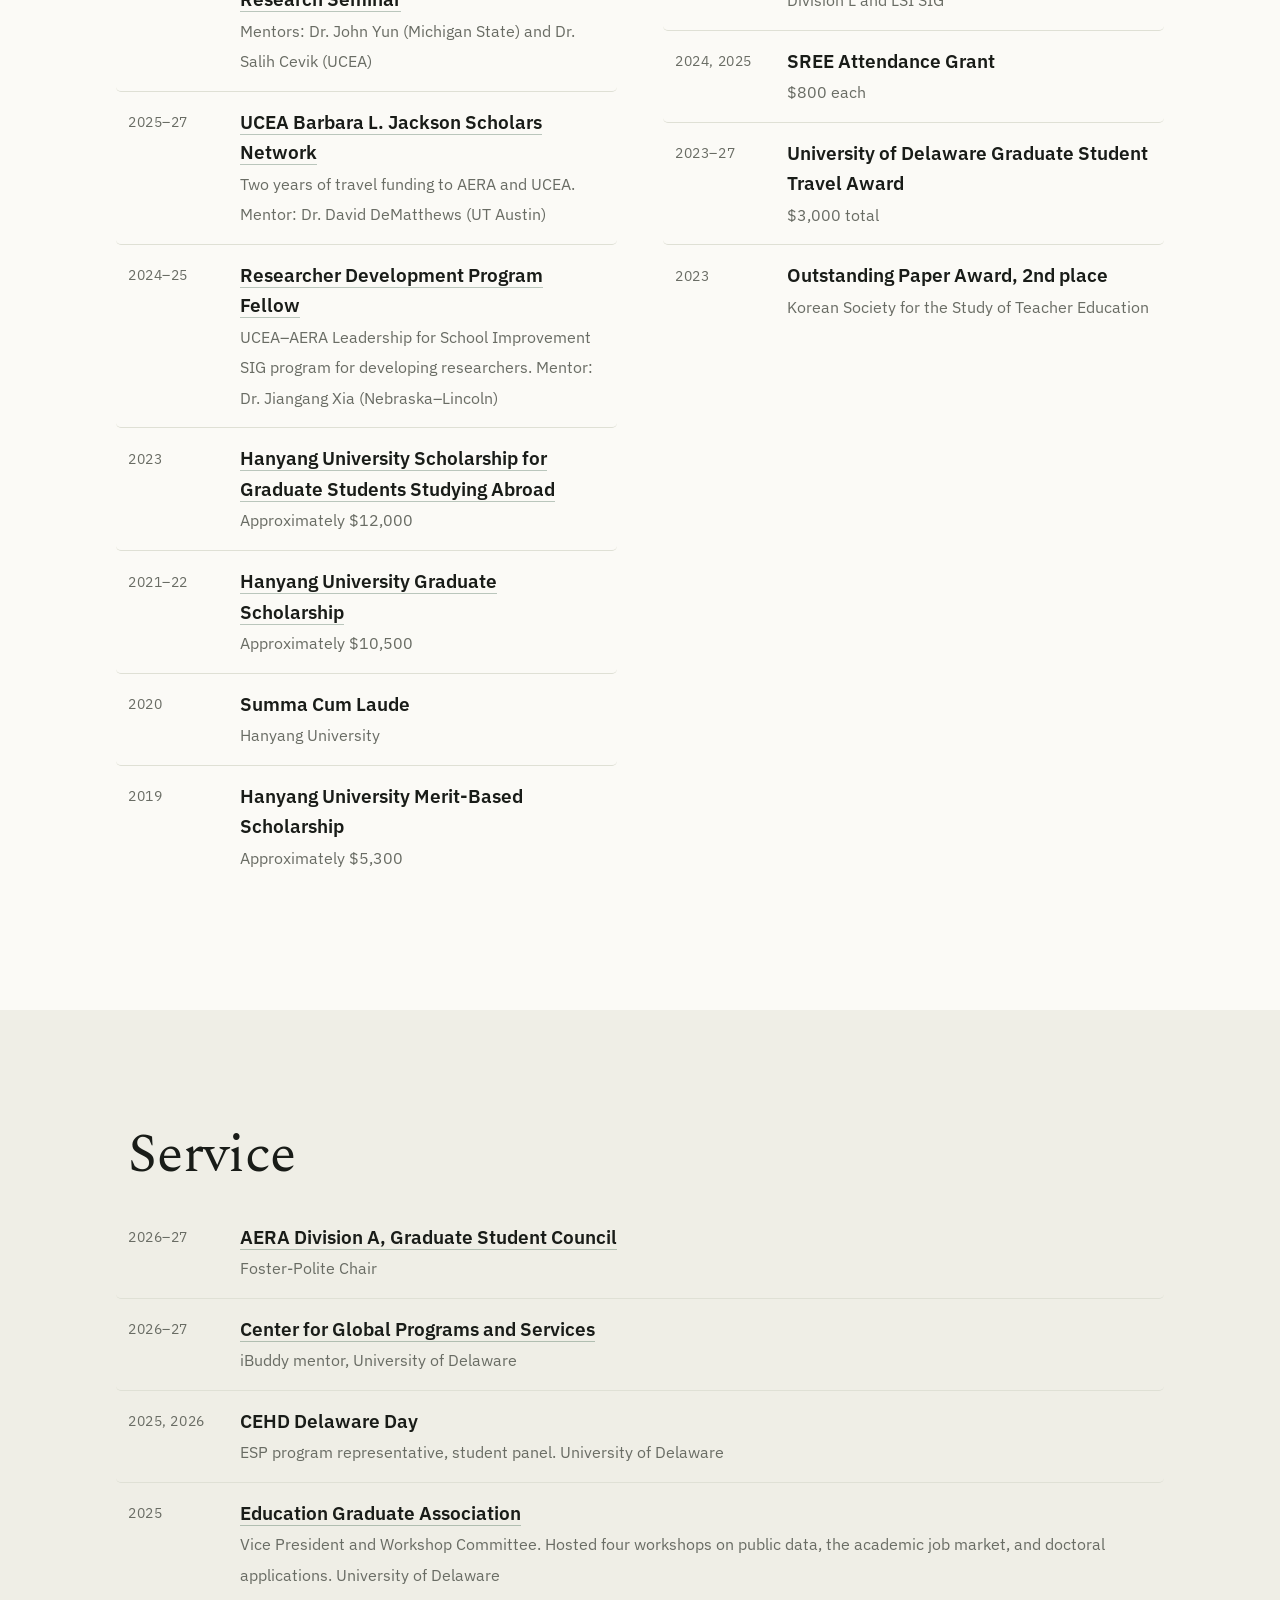
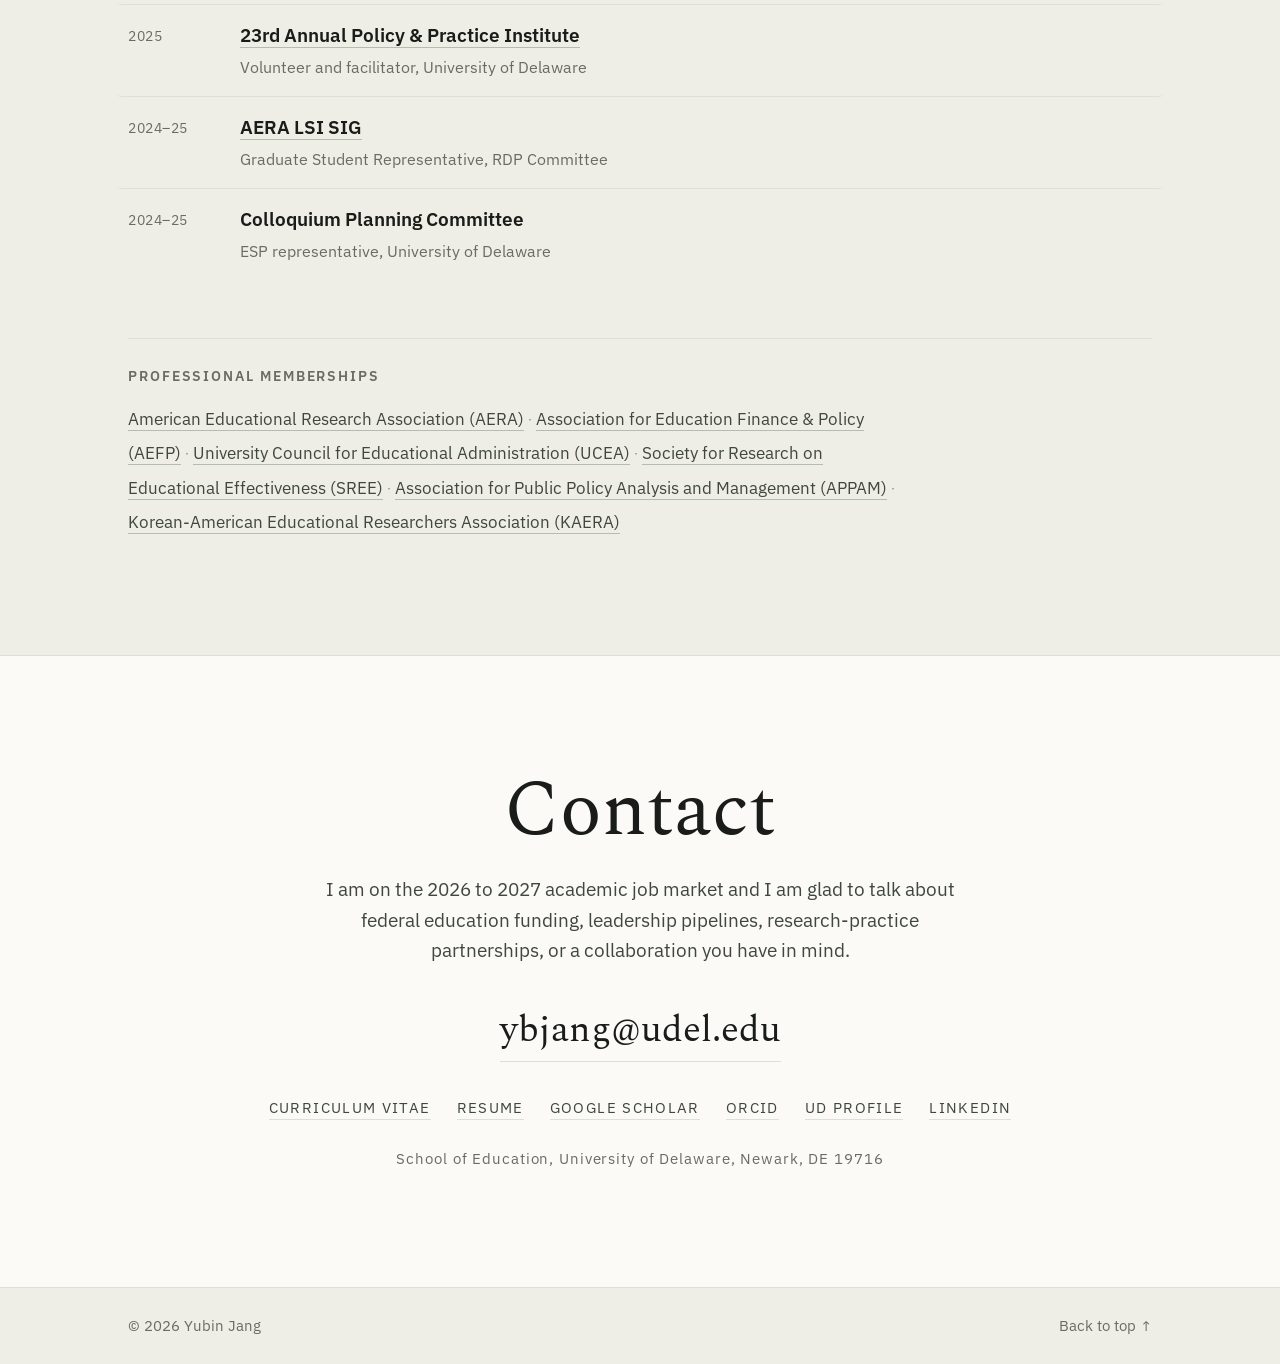
==== commit 5726673b: "Shrink Teaching card text further and flatten the Service list Teaching: the first pass (1.36rem to " ====
--- a/index.html
+++ b/index.html
@@ -565,46 +565,37 @@
   <div class="wrap">
     <h2 class="section__title reveal">Service</h2>
 
-    <div class="cols cols--even">
-      <div class="reveal">
-        <h3 class="list__head">Professional associations</h3>
-        <ul class="honors">
-          <li>
-            <span class="honors__year">2026&ndash;27</span>
-            <span class="honors__what"><strong><a class="il" href="https://www.aera.net/Division-A/Administration-Organization-Leadership-A" target="_blank" rel="noopener">AERA Division A, Graduate Student Council</a></strong><br><span class="honors__note">Foster-Polite Chair</span></span>
-          </li>
-          <li>
-            <span class="honors__year">2024&ndash;25</span>
-            <span class="honors__what"><strong><a class="il" href="https://www.aera.net/SIG101/Key-Initiatives" target="_blank" rel="noopener">AERA LSI SIG</a></strong><br><span class="honors__note">Graduate Student Representative, RDP Committee</span></span>
-          </li>
-        </ul>
-      </div>
-
-      <div class="reveal">
-        <h3 class="list__head list__head--accent">University of Delaware</h3>
-        <ul class="honors">
-          <li>
-            <span class="honors__year">2026&ndash;27</span>
-            <span class="honors__what"><strong><a class="il" href="https://www.udel.edu/academics/global/signature-programs/cgps-communities/ibuddy/" target="_blank" rel="noopener">Center for Global Programs and Services</a></strong><br><span class="honors__note">iBuddy mentor</span></span>
-          </li>
-          <li>
-            <span class="honors__year">2025</span>
-            <span class="honors__what"><strong><a class="il" href="https://www.education.udel.edu/education-graduate-association/" target="_blank" rel="noopener">Education Graduate Association</a></strong><br><span class="honors__note">Vice President and Workshop Committee. Hosted four workshops on public data, the academic job market, and doctoral applications</span></span>
-          </li>
-          <li>
-            <span class="honors__year">2025</span>
-            <span class="honors__what"><strong><a class="il" href="https://ssc.cehd.udel.edu/events/policy-practice-institute-delawares-conference-on-public-education/" target="_blank" rel="noopener">23rd Annual Policy &amp; Practice Institute</a></strong><br><span class="honors__note">Volunteer and facilitator</span></span>
-          </li>
-          <li>
-            <span class="honors__year">2025, 2026</span>
-            <span class="honors__what"><strong>CEHD Delaware Day</strong><br><span class="honors__note">ESP program representative, student panel</span></span>
-          </li>
-          <li>
-            <span class="honors__year">2024&ndash;25</span>
-            <span class="honors__what"><strong>Colloquium Planning Committee</strong><br><span class="honors__note">ESP representative</span></span>
-          </li>
-        </ul>
-      </div>
+    <div class="reveal">
+      <ul class="honors">
+        <li>
+          <span class="honors__year">2026&ndash;27</span>
+          <span class="honors__what"><strong><a class="il" href="https://www.aera.net/Division-A/Administration-Organization-Leadership-A" target="_blank" rel="noopener">AERA Division A, Graduate Student Council</a></strong><br><span class="honors__note">Foster-Polite Chair</span></span>
+        </li>
+        <li>
+          <span class="honors__year">2026&ndash;27</span>
+          <span class="honors__what"><strong><a class="il" href="https://www.udel.edu/academics/global/signature-programs/cgps-communities/ibuddy/" target="_blank" rel="noopener">Center for Global Programs and Services</a></strong><br><span class="honors__note">iBuddy mentor, University of Delaware</span></span>
+        </li>
+        <li>
+          <span class="honors__year">2025, 2026</span>
+          <span class="honors__what"><strong>CEHD Delaware Day</strong><br><span class="honors__note">ESP program representative, student panel. University of Delaware</span></span>
+        </li>
+        <li>
+          <span class="honors__year">2025</span>
+          <span class="honors__what"><strong><a class="il" href="https://www.education.udel.edu/education-graduate-association/" target="_blank" rel="noopener">Education Graduate Association</a></strong><br><span class="honors__note">Vice President and Workshop Committee. Hosted four workshops on public data, the academic job market, and doctoral applications. University of Delaware</span></span>
+        </li>
+        <li>
+          <span class="honors__year">2025</span>
+          <span class="honors__what"><strong><a class="il" href="https://ssc.cehd.udel.edu/events/policy-practice-institute-delawares-conference-on-public-education/" target="_blank" rel="noopener">23rd Annual Policy &amp; Practice Institute</a></strong><br><span class="honors__note">Volunteer and facilitator, University of Delaware</span></span>
+        </li>
+        <li>
+          <span class="honors__year">2024&ndash;25</span>
+          <span class="honors__what"><strong><a class="il" href="https://www.aera.net/SIG101/Key-Initiatives" target="_blank" rel="noopener">AERA LSI SIG</a></strong><br><span class="honors__note">Graduate Student Representative, RDP Committee</span></span>
+        </li>
+        <li>
+          <span class="honors__year">2024&ndash;25</span>
+          <span class="honors__what"><strong>Colloquium Planning Committee</strong><br><span class="honors__note">ESP representative, University of Delaware</span></span>
+        </li>
+      </ul>
     </div>
 
     <div class="memberships reveal">
--- a/assets/css/style.css
+++ b/assets/css/style.css
@@ -576,18 +576,18 @@
   display:grid;
   /* four cards, deliberately 2 x 2 rather than a reflowing auto-fit row */
   grid-template-columns:repeat(2, minmax(0, 1fr));
-  gap:clamp(20px, 2.6vw, 30px);
+  gap:clamp(14px, 1.8vw, 20px);
 }
 @media (max-width:680px){ .cards{ grid-template-columns:1fr; } }
 .card{
   background:var(--bg);
   border:1px solid var(--rule);
   border-radius:6px;
-  padding:clamp(24px, 2.8vw, 34px);
+  padding:clamp(18px, 2vw, 26px);
 }
 .card__where{
-  margin:0 0 10px;
-  font-size:.73rem;
+  margin:0 0 8px;
+  font-size:.68rem;
   letter-spacing:.14em;
   text-transform:uppercase;
   color:var(--muted);
@@ -595,16 +595,16 @@
 .card__title{
   font-family:var(--serif);
   font-weight:400;
-  font-size:1.36rem;
-  line-height:1.24;
-  margin:0 0 6px;
+  font-size:1rem;
+  line-height:1.3;
+  margin:0 0 5px;
 }
 .card__role{
-  margin:0 0 14px;
-  font-size:.85rem;
+  margin:0 0 10px;
+  font-size:.76rem;
   color:var(--accent);
 }
-.card p:last-child{ margin:0; font-size:.945rem; color:var(--ink-soft); }
+.card p:last-child{ margin:0; font-size:.8rem; line-height:1.5; color:var(--ink-soft); }
 
 /* ---------------------------------------------------------- HONORS / SERVICE LISTS */
 
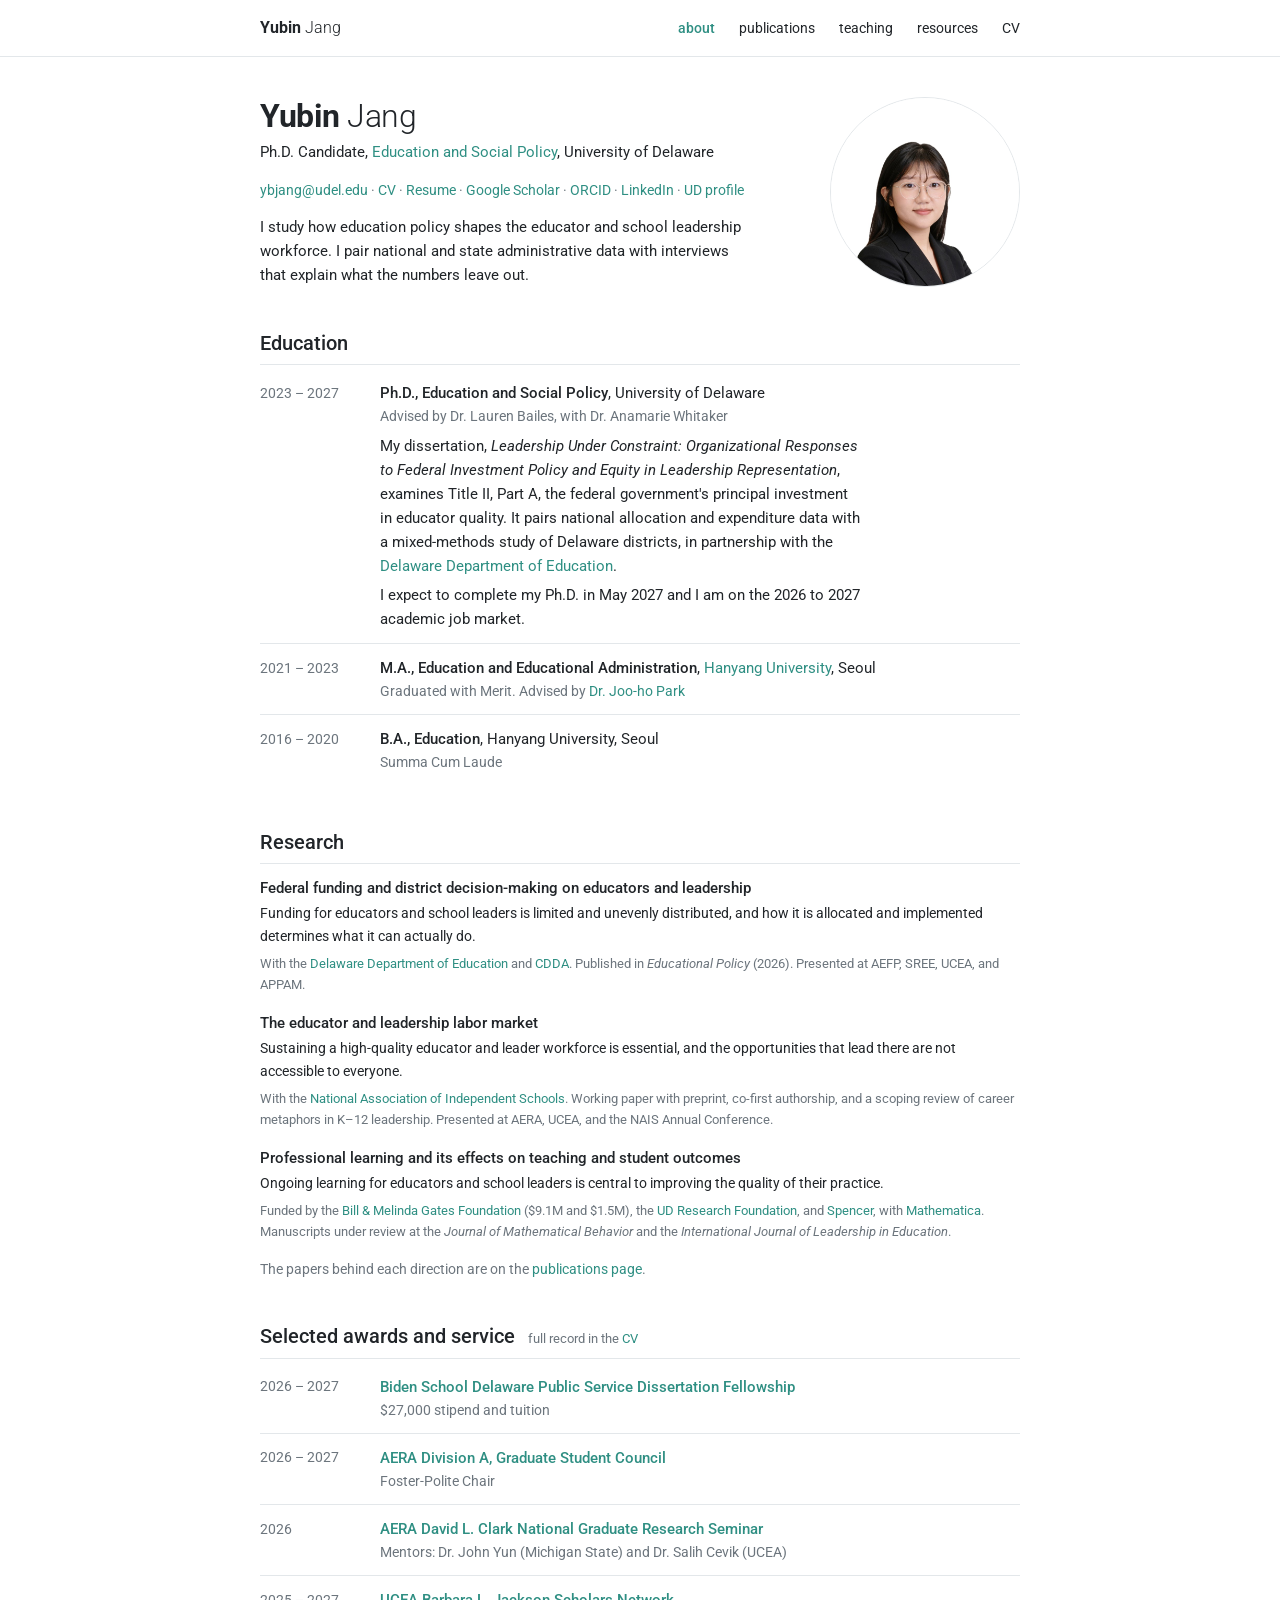
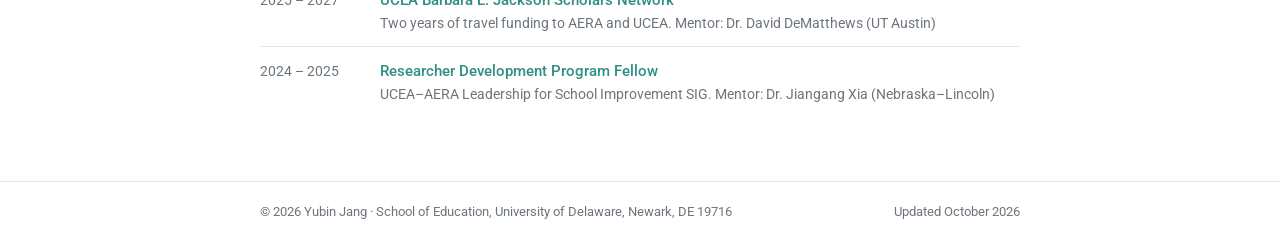
==== commit a8be8aa6: "Redesign as five pages in the design-brief style; CV rebuilt in LaTeX - about, publications, teachin" ====
--- a/index.html
+++ b/index.html
@@ -3,653 +3,229 @@
 <head>
 <meta charset="utf-8">
 <meta name="viewport" content="width=device-width, initial-scale=1">
-<title>Yubin Jang | Education Policy &amp; Leadership Researcher</title>
-<meta name="description" content="Yubin Jang is a Ph.D. candidate in Education and Social Policy at the University of Delaware, studying how policy, structure, and resources shape the conditions under which educators and educational leaders are developed, supported, and retained.">
+<title>Yubin Jang</title>
+<meta name="description" content="Yubin Jang is a Ph.D. candidate in Education and Social Policy at the University of Delaware. She studies how education policy shapes the educator and school leadership workforce.">
 <meta name="author" content="Yubin Jang">
 
 <meta property="og:type" content="website">
-<meta property="og:title" content="Yubin Jang | Education Policy &amp; Leadership Researcher">
-<meta property="og:description" content="Ph.D. candidate in Education and Social Policy at the University of Delaware. How policy, structure, and resources shape the conditions under which educators and educational leaders are developed, supported, and retained.">
-<meta property="og:image" content="assets/img/headshot.jpg">
-<meta name="twitter:card" content="summary_large_image">
-
-<link rel="icon" href="data:image/svg+xml,<svg xmlns='http://www.w3.org/2000/svg' viewBox='0 0 32 32'><text y='25' x='2' font-size='24' font-family='Georgia,serif'>YJ</text></svg>">
+<meta property="og:title" content="Yubin Jang">
+<meta property="og:description" content="Ph.D. candidate in Education and Social Policy at the University of Delaware. How education policy shapes the educator and school leadership workforce.">
+<meta property="og:image" content="https://yubinjang.github.io/assets/img/headshot.jpg">
+<meta name="twitter:card" content="summary">
+<link rel="canonical" href="https://yubinjang.github.io/">
+
+<link rel="icon" href="data:image/svg+xml,<svg xmlns='http://www.w3.org/2000/svg' viewBox='0 0 32 32'><text y='24' x='1' font-size='22' font-family='Helvetica,Arial,sans-serif'>YJ</text></svg>">
 <link rel="preconnect" href="https://fonts.googleapis.com">
 <link rel="preconnect" href="https://fonts.gstatic.com" crossorigin>
-<link href="https://fonts.googleapis.com/css2?family=Spectral:ital,wght@0,300;0,400;0,500;0,600;1,300;1,400;1,500&family=IBM+Plex+Sans:wght@300;400;500;600&display=swap" rel="stylesheet">
-<link rel="stylesheet" href="assets/css/style.css">
-
-<!-- Without JS the reveal animation never runs, so every animated block would stay
-     invisible. Show everything and open all publication panels instead. -->
+<link href="https://fonts.googleapis.com/css2?family=Roboto:wght@300;400;500;700&display=swap" rel="stylesheet">
+<link rel="stylesheet" href="/assets/css/style.css">
+
+<!-- Without JS the mobile menu cannot open, so lay the links out inline. -->
 <noscript>
   <style>
-    .reveal{ opacity:1 !important; transform:none !important; }
-    /* the mobile menu cannot be opened without JS, so lay the links out inline */
     .nav__toggle{ display:none !important; }
-    @media (max-width:900px){
-      .nav{ position:static; }
-      .nav__inner{ height:auto; flex-wrap:wrap; padding-block:12px; }
+    @media (max-width:720px){
+      .nav__inner{ height:auto; flex-wrap:wrap; padding-block:10px; }
       .nav__links{
         position:static; flex-direction:row; flex-wrap:wrap; gap:6px 16px;
         max-height:none; visibility:visible; overflow:visible;
-        padding:0; border:0; background:none;
+        padding:0; border:0;
       }
-      .nav__links a{ width:auto; padding:2px 0; border-bottom:0; font-size:.85rem; }
+      .nav__links a{ width:auto; padding:2px 0; border-bottom:0; }
     }
   </style>
 </noscript>
 </head>
-<body id="top">
-
-<a class="skip-link" href="#about">Skip to content</a>
-
-<!-- ─────────────────────────  NAV  ───────────────────────── -->
+<body>
+
+<a class="skip-link" href="#main">Skip to content</a>
+
 <header class="nav" id="nav">
   <div class="nav__inner">
-    <a class="nav__brand" href="#top">Yubin&nbsp;Jang</a>
+    <a class="nav__brand" href="/"><strong>Yubin</strong> Jang</a>
 
     <button class="nav__toggle" id="navToggle" aria-expanded="false" aria-controls="navLinks" aria-label="Open menu">
       <span></span><span></span><span></span>
     </button>
 
     <nav class="nav__links" id="navLinks" aria-label="Primary">
-      <a href="#about">About</a>
-      <a href="#research">Research</a>
-      <a href="#publications">Publications</a>
-      <a href="#teaching">Teaching</a>
-      <a href="#awards">Awards</a>
-      <a href="#service">Service</a>
-      <a href="#contact">Contact</a>
-      <!-- the links that leave this page, kept after the section anchors so
-           the run of anchors stays in page order -->
-      <a class="nav__out" href="resources/">Resources</a>
-      <a class="nav__out" href="cv/Jang_Yubin_CV.pdf" target="_blank" rel="noopener">CV</a>
-      <a class="nav__out" href="cv/Jang_Yubin_Resume.pdf" target="_blank" rel="noopener">Resume</a>
+      <a href="/" class="is-current" aria-current="page">about</a>
+      <a href="/publications/">publications</a>
+      <a href="/teaching/">teaching</a>
+      <a href="/resources/">resources</a>
+      <a href="/cv/Jang_Yubin_CV.pdf" target="_blank" rel="noopener">CV</a>
     </nav>
   </div>
 </header>
 
-<main>
-
-<!-- ─────────────────────────  HERO  ───────────────────────── -->
-<section class="hero">
-  <div class="wrap hero__grid">
-    <div class="hero__text">
-      <h1 class="hero__title">Yubin Jang</h1>
-
-      <p class="hero__role">
-        Ph.D. Candidate, <a class="il" href="https://www.udel.edu/academics/colleges/grad/prospective-students/programs/interdisciplinary/education-and-social-policy/" target="_blank" rel="noopener">Education and Social Policy</a><br>
-        <a class="il" href="https://www.udel.edu/" target="_blank" rel="noopener">University of Delaware</a>
-      </p>
-
-      <ul class="tags">
-        <li>Educator and leadership labor market</li>
-        <li>Education finance and resource allocation</li>
-        <li>Teacher and leader retention</li>
-        <li>Leadership development and preparation</li>
-        <li>Professional learning</li>
-        <li>Research-practice partnerships</li>
-      </ul>
-
-      <p class="hero__lede">
-        I study how policy, structure, and resources shape the conditions under which educators
-        and educational leaders are developed, supported, and retained. My work traces federal
-        and state investment into district practice, asks who is placed into leadership roles
-        and under what working conditions, and examines whether professional learning reaches
-        the educators it is designed for. I pair national and state administrative data with
-        interviews that explain what the numbers leave out.
-      </p>
-
-    </div>
-
-    <div class="hero__side">
-      <figure class="hero__portrait">
-        <!-- Drop your headshot in as assets/img/headshot.jpg. Until then a placeholder shows.
-             The inline onerror is deliberate. A listener added from main.js can miss the error
-             event, which fires while the deferred script is still loading. -->
-        <img id="headshot" src="assets/img/headshot.jpg" alt="Portrait of Yubin Jang"
-             width="840" height="1200"
-             onerror="this.onerror=null;this.src='assets/img/placeholder.svg';this.alt='Placeholder portrait. Replace assets/img/headshot.jpg with your photo.';">
-      </figure>
-      <div class="hero__actions">
-        <a class="btn btn--solid" href="#research">Read my research</a>
-        <a class="btn btn--ghost" href="cv/Jang_Yubin_CV.pdf" target="_blank" rel="noopener">Download CV</a>
-      </div>
-    </div>
-  </div>
-</section>
-
-<!-- ─────────────────────────  01 ABOUT  ───────────────────────── -->
-<section class="section" id="about">
+<main id="main">
   <div class="wrap">
-    <h2 class="section__title reveal">About</h2>
-
-    <div class="cols">
-      <div class="cols__main prose reveal">
-        <p>
-          I am a Ph.D. candidate in Education and Social Policy at the <a class="il" href="https://www.udel.edu/" target="_blank" rel="noopener">University of Delaware</a>,
-          studying how education policy shapes the educator and school leadership workforce.
-          Before coming to UD in 2023, I earned an M.A. in Education and Educational
-          Administration and a B.A. in Education at <a class="il" href="https://www.hanyang.ac.kr/web/eng" target="_blank" rel="noopener">Hanyang University</a> in Seoul.
+
+    <section class="about" aria-label="Introduction">
+      <div class="about__text">
+        <h1 class="page__title about__name"><strong>Yubin</strong> Jang</h1>
+        <p class="about__role">
+          Ph.D. Candidate, <a href="https://www.udel.edu/academics/colleges/grad/prospective-students/programs/interdisciplinary/education-and-social-policy/" target="_blank" rel="noopener">Education and Social Policy</a>, University of Delaware
+        </p>
+        <p class="about__contact">
+          <a href="mailto:ybjang@udel.edu">ybjang@udel.edu</a> &middot;
+          <a href="/cv/Jang_Yubin_CV.pdf" target="_blank" rel="noopener">CV</a> &middot;
+          <a href="/cv/Jang_Yubin_Resume.pdf" target="_blank" rel="noopener">Resume</a> &middot;
+          <a href="https://scholar.google.com/citations?user=fEqpddMAAAAJ&amp;hl=en" target="_blank" rel="noopener">Google Scholar</a> &middot;
+          <a href="https://orcid.org/0009-0002-6958-9522" target="_blank" rel="noopener">ORCID</a> &middot;
+          <a href="https://www.linkedin.com/in/ybjang" target="_blank" rel="noopener">LinkedIn</a> &middot;
+          <a href="https://www.education.udel.edu/grad-student/yubin-jang/" target="_blank" rel="noopener">UD profile</a>
         </p>
         <p>
-          My dissertation examines Title II, Part A, the federal government's principal investment
-          in educator quality. It pairs national allocation and expenditure data with a
-          mixed-methods study of Delaware districts, in partnership with the <a class="il" href="https://www.doe.k12.de.us/" target="_blank" rel="noopener">Delaware Department of Education</a>.
-        </p>
-        <p>
-          I expect to complete my Ph.D. in May 2027 and I am on the 2026 to 2027 academic job market.
+          I study how education policy shapes the educator and school leadership workforce.
+          I pair national and state administrative data with interviews that explain what the
+          numbers leave out.
         </p>
       </div>
 
-      <aside class="cols__side reveal">
-        <h3 class="side__head">Education</h3>
-        <ul class="timeline">
-          <li>
-            <span class="timeline__when">2023 &ndash; 2027</span>
-            <span class="timeline__what"><strong>Ph.D., Education and Social Policy</strong><br><a class="il" href="https://www.udel.edu/" target="_blank" rel="noopener">University of Delaware</a></span>
-          </li>
-          <li>
-            <span class="timeline__when">2021 &ndash; 2023</span>
-            <span class="timeline__what"><strong><a class="il" href="https://education.hanyang.ac.kr/front/graduate/learningScience/rsProf" target="_blank" rel="noopener">M.A., Education and Educational Administration</a></strong><br><a class="il" href="https://www.hanyang.ac.kr/web/eng" target="_blank" rel="noopener">Hanyang University</a>, Seoul<br><em>Graduated with Merit</em><br><em>Advised by <a class="il" href="https://education.hanyang.ac.kr/front/undergraduate/education/professor/view?id=1" target="_blank" rel="noopener">Dr. Joo-ho Park</a></em></span>
-          </li>
-          <li>
-            <span class="timeline__when">2016 &ndash; 2020</span>
-            <span class="timeline__what"><strong>B.A., Education</strong><br><a class="il" href="https://www.hanyang.ac.kr/web/eng" target="_blank" rel="noopener">Hanyang University</a>, Seoul<br><em>Summa Cum Laude</em></span>
-          </li>
-        </ul>
-      </aside>
-    </div>
-
-    <div class="factbar reveal">
-      <div>
-        <h3 class="side__head">Dissertation</h3>
-        <p class="side__note">
-          <em>Leadership Under Constraint: Organizational Responses to Federal Investment Policy
-          and Equity in Leadership Representation</em>
-        </p>
-        <p class="side__note">
-          Advised by Dr. Lauren Bailes, with Dr. Anamarie Whitaker.
-        </p>
+      <!-- The inline onerror is deliberate. A listener added from main.js can miss the error
+           event, which fires while the script is still loading. -->
+      <img class="portrait" id="headshot" src="/assets/img/headshot.jpg" alt="Portrait of Yubin Jang"
+           width="190" height="190"
+           onerror="this.onerror=null;this.src='/assets/img/placeholder.svg';this.alt='';">
+    </section>
+
+    <section class="sec" id="education">
+      <h2 class="sec__title">Education</h2>
+      <ul class="rows">
+        <li>
+          <span class="rows__when">2023 &ndash; 2027</span>
+          <span class="rows__what">
+            <strong>Ph.D., Education and Social Policy</strong>, University of Delaware
+            <span class="rows__note">Advised by Dr. Lauren Bailes, with Dr. Anamarie Whitaker</span>
+            <span class="rows__text">
+              My dissertation, <cite>Leadership Under Constraint: Organizational Responses to Federal
+              Investment Policy and Equity in Leadership Representation</cite>, examines Title II, Part A,
+              the federal government's principal investment in educator quality. It pairs national
+              allocation and expenditure data with a mixed-methods study of Delaware districts, in
+              partnership with the <a href="https://www.doe.k12.de.us/" target="_blank" rel="noopener">Delaware Department of Education</a>.
+            </span>
+            <span class="rows__text">
+              I expect to complete my Ph.D. in May 2027 and I am on the 2026 to 2027 academic job market.
+            </span>
+          </span>
+        </li>
+        <li>
+          <span class="rows__when">2021 &ndash; 2023</span>
+          <span class="rows__what">
+            <strong>M.A., Education and Educational Administration</strong>, <a href="https://www.hanyang.ac.kr/web/eng" target="_blank" rel="noopener">Hanyang University</a>, Seoul
+            <span class="rows__note">Graduated with Merit. Advised by <a href="https://education.hanyang.ac.kr/front/undergraduate/education/professor/view?id=1" target="_blank" rel="noopener">Dr. Joo-ho Park</a></span>
+          </span>
+        </li>
+        <li>
+          <span class="rows__when">2016 &ndash; 2020</span>
+          <span class="rows__what">
+            <strong>B.A., Education</strong>, Hanyang University, Seoul
+            <span class="rows__note">Summa Cum Laude</span>
+          </span>
+        </li>
+      </ul>
+    </section>
+
+    <section class="sec" id="research">
+      <h2 class="sec__title">Research</h2>
+      <div class="dirs">
+        <article class="dir">
+          <h3>Federal funding and district decision-making on educators and leadership</h3>
+          <p>
+            Funding for educators and school leaders is limited and unevenly distributed, and how
+            it is allocated and implemented determines what it can actually do.
+          </p>
+          <span class="dir__meta">
+            With the <a href="https://www.doe.k12.de.us/" target="_blank" rel="noopener">Delaware Department of Education</a>
+            and <a href="https://www.cdda.udel.edu/" target="_blank" rel="noopener">CDDA</a>.
+            Published in <cite>Educational Policy</cite> (2026). Presented at AEFP, SREE, UCEA, and APPAM.
+          </span>
+        </article>
+
+        <article class="dir">
+          <h3>The educator and leadership labor market</h3>
+          <p>
+            Sustaining a high-quality educator and leader workforce is essential, and the
+            opportunities that lead there are not accessible to everyone.
+          </p>
+          <span class="dir__meta">
+            With the <a href="https://www.nais.org/" target="_blank" rel="noopener">National Association of Independent Schools</a>.
+            Working paper with preprint, co-first authorship, and a scoping review of career
+            metaphors in K&ndash;12 leadership. Presented at AERA, UCEA, and the NAIS Annual Conference.
+          </span>
+        </article>
+
+        <article class="dir">
+          <h3>Professional learning and its effects on teaching and student outcomes</h3>
+          <p>
+            Ongoing learning for educators and school leaders is central to improving the quality
+            of their practice.
+          </p>
+          <span class="dir__meta">
+            Funded by the <a href="https://www.gatesfoundation.org/" target="_blank" rel="noopener">Bill &amp; Melinda Gates Foundation</a>
+            ($9.1M and $1.5M), the <a href="https://research.udel.edu/" target="_blank" rel="noopener">UD Research Foundation</a>,
+            and <a href="https://www.spencer.org/" target="_blank" rel="noopener">Spencer</a>, with
+            <a href="https://www.mathematica.org/" target="_blank" rel="noopener">Mathematica</a>.
+            Manuscripts under review at the <cite>Journal of Mathematical Behavior</cite> and the
+            <cite>International Journal of Leadership in Education</cite>.
+          </span>
+        </article>
       </div>
-
-      <div>
-        <h3 class="side__head">Methods &amp; tools</h3>
-        <p class="side__note">
-          Stata, R, HLM, Mplus, SPSS, Jamovi.<br>
-          Qualtrics, Taguette, Atlas.ti, Covidence, Tableau.
-        </p>
-      </div>
-
-      <div>
-        <h3 class="side__head">Languages</h3>
-        <p class="side__note">Korean (native), English (proficient)</p>
-      </div>
-    </div>
+      <p class="sec__note">The papers behind each direction are on the <a href="/publications/">publications page</a>.</p>
+    </section>
+
+    <section class="sec" id="awards">
+      <h2 class="sec__title">Selected awards and service <small>full record in the <a href="/cv/Jang_Yubin_CV.pdf" target="_blank" rel="noopener">CV</a></small></h2>
+      <ul class="rows">
+        <li>
+          <span class="rows__when">2026 &ndash; 2027</span>
+          <span class="rows__what">
+            <strong><a href="https://www.bidenschool.udel.edu/" target="_blank" rel="noopener">Biden School Delaware Public Service Dissertation Fellowship</a></strong>
+            <span class="rows__note">$27,000 stipend and tuition</span>
+          </span>
+        </li>
+        <li>
+          <span class="rows__when">2026 &ndash; 2027</span>
+          <span class="rows__what">
+            <strong><a href="https://www.aera.net/Division-A/Administration-Organization-Leadership-A" target="_blank" rel="noopener">AERA Division A, Graduate Student Council</a></strong>
+            <span class="rows__note">Foster-Polite Chair</span>
+          </span>
+        </li>
+        <li>
+          <span class="rows__when">2026</span>
+          <span class="rows__what">
+            <strong><a href="https://www.ucea.org/clark.php" target="_blank" rel="noopener">AERA David L. Clark National Graduate Research Seminar</a></strong>
+            <span class="rows__note">Mentors: Dr. John Yun (Michigan State) and Dr. Salih Cevik (UCEA)</span>
+          </span>
+        </li>
+        <li>
+          <span class="rows__when">2025 &ndash; 2027</span>
+          <span class="rows__what">
+            <strong><a href="https://www.ucea.org/jsn.php" target="_blank" rel="noopener">UCEA Barbara L. Jackson Scholars Network</a></strong>
+            <span class="rows__note">Two years of travel funding to AERA and UCEA. Mentor: Dr. David DeMatthews (UT Austin)</span>
+          </span>
+        </li>
+        <li>
+          <span class="rows__when">2024 &ndash; 2025</span>
+          <span class="rows__what">
+            <strong><a href="https://www.aera.net/SIG101/Key-Initiatives" target="_blank" rel="noopener">Researcher Development Program Fellow</a></strong>
+            <span class="rows__note">UCEA&ndash;AERA Leadership for School Improvement SIG. Mentor: Dr. Jiangang Xia (Nebraska&ndash;Lincoln)</span>
+          </span>
+        </li>
+      </ul>
+    </section>
+
   </div>
-</section>
-
-<!-- ─────────────────────────  02 RESEARCH  ───────────────────────── -->
-<section class="section section--alt" id="research">
-  <div class="wrap">
-    <h2 class="section__title reveal">Research</h2>
-
-
-    <div class="strands">
-
-      <article class="strand reveal">
-        <p class="strand__num">i.</p>
-        <h3 class="strand__title">Federal funding and district decision-making on educators and leadership</h3>
-        <p>
-          Funding for educators and school leaders is limited and unevenly distributed, and how
-          it is allocated and implemented determines what it can actually do.
-        </p>
-        <ul class="strand__meta">
-          <li>Partners: <a class="il" href="https://www.doe.k12.de.us/" target="_blank" rel="noopener">Delaware Department of Education</a>, <a class="il" href="https://www.cdda.udel.edu/" target="_blank" rel="noopener">CDDA</a></li>
-          <li>Published in <em>Educational Policy</em> (2026)</li>
-          <li>Presented at AEFP, SREE, UCEA, APPAM</li>
-        </ul>
-      </article>
-
-      <article class="strand reveal">
-        <p class="strand__num">ii.</p>
-        <h3 class="strand__title">The educator and leadership labor market</h3>
-        <p>
-          Sustaining a high-quality educator and leader workforce is essential, and the
-          opportunities that lead there are not accessible to everyone.
-        </p>
-        <ul class="strand__meta">
-          <li>Partner: <a class="il" href="https://www.nais.org/" target="_blank" rel="noopener">National Association of Independent Schools</a></li>
-          <li>Working paper with preprint, co-first authorship</li>
-          <li>Scoping review of career metaphors in K&ndash;12 leadership</li>
-          <li>Presented at AERA, UCEA, NAIS Annual Conference</li>
-        </ul>
-      </article>
-
-      <article class="strand reveal">
-        <p class="strand__num">iii.</p>
-        <h3 class="strand__title">Professional learning and its effects on teaching and student outcomes</h3>
-        <p>
-          Ongoing learning for educators and school leaders is central to improving the quality
-          of their practice.
-        </p>
-        <ul class="strand__meta">
-          <li>Funders: <a class="il" href="https://www.gatesfoundation.org/" target="_blank" rel="noopener">Bill &amp; Melinda Gates Foundation</a> ($9.1M and $1.5M), <a class="il" href="https://research.udel.edu/" target="_blank" rel="noopener">UD Research Foundation</a>, <a class="il" href="https://www.spencer.org/" target="_blank" rel="noopener">Spencer</a></li>
-          <li>Collaborator: <a class="il" href="https://www.mathematica.org/" target="_blank" rel="noopener">Mathematica</a></li>
-          <li>Manuscripts under review at <em>Journal of Educational Change</em> and <em>International Journal of Leadership in Education</em></li>
-        </ul>
-      </article>
-
-    </div>
-  </div>
-</section>
-
-<!-- ─────────────────────────  03 PUBLICATIONS  ───────────────────────── -->
-<section class="section" id="publications">
-  <div class="wrap">
-    <h2 class="section__title reveal">Publications</h2>
-
-    <p class="pubs__intro reveal">
-      Peer-reviewed articles, book chapters, reports, and presentations, grouped by type and
-      then by status. My <a class="il" href="cv/Jang_Yubin_CV.pdf" target="_blank" rel="noopener">full CV</a>
-      carries the complete record.
-    </p>
-
-    <nav class="jump reveal" aria-label="Publication categories">
-      <a class="jump__link" href="#pubs-articles">Journal Articles</a>
-      <a class="jump__link" href="#pubs-chapters">Book Chapters</a>
-      <a class="jump__link" href="#pubs-reports">Reports</a>
-      <a class="jump__link" href="#pubs-presentations">Presentations</a>
-    </nav>
-
-    <!-- Journal articles -->
-    <div class="pubgroup reveal" id="pubs-articles">
-      <h3 class="pubgroup__title">Journal Articles</h3>
-
-      <h4 class="panel__head">Published</h4>
-      <ol class="pubs">
-        <li class="pub">
-          <div class="pub__body">
-            <p><strong>Jang, Y.</strong>, &amp; Bailes, L. (2026). Funding futures: The uneven geography of Title II-A education spending. <em>Educational Policy</em>. <a class="pub__link" href="https://doi.org/10.1177/08959048261430759" target="_blank" rel="noopener">DOI</a></p>
-          </div>
-        </li>
-        <li class="pub">
-          <div class="pub__body">
-            <p>Park, J., <strong>Jang, Y.</strong>, Hyeong, C., &amp; Lee, I. (2023). The mediating role of collective teacher innovativeness between participatory school climate and teacher job satisfaction: Multilevel structural equation modeling. <em>The Journal of Korean Education, 50</em>(1), 5&ndash;30. <a class="pub__link" href="http://dx.doi.org/10.22804/jke.2023.50.1.001" target="_blank" rel="noopener">DOI</a></p>
-          </div>
-        </li>
-        <li class="pub">
-          <div class="pub__body">
-            <p><strong>Jang, Y.</strong>, &amp; Park, J. (2022). Professional development needs and the mediating effect of participation in the relationship between feedback for teachers and job satisfaction. <em>Korean Journal of Educational Research, 60</em>(8), 57&ndash;79. <a class="pub__link" href="http://dx.doi.org/10.30916/kera.60.5.57" target="_blank" rel="noopener">DOI</a></p>
-          </div>
-        </li>
-        <li class="pub">
-          <div class="pub__body">
-            <p>Park, J., &amp; <strong>Jang, Y.</strong> (2021). School-level mechanisms among collective teacher innovativeness, participatory school climate, teacher collaboration, and professional development activities: Analysis by MLSEM. <em>Korean Journal of Educational Research, 59</em>(8), 1&ndash;23. <a class="pub__link" href="http://dx.doi.org/10.30916/kera.59.8.1" target="_blank" rel="noopener">DOI</a></p>
-          </div>
-        </li>
-      </ol>
-
-      <h4 class="panel__head">Under review</h4>
-      <ol class="pubs">
-        <li class="pub">
-          <div class="pub__body">
-            <p><strong>Jang, Y.</strong>, Kurutas, S., Pickett, A., Strickland, L., Smith, E., &amp; Desimone, L. M. Fostering culturally responsive mathematics instruction: The role of professional development and teacher dispositions. Under review at <em>Journal of Mathematical Behavior</em>.</p>
-          </div>
-        </li>
-        <li class="pub">
-          <div class="pub__body">
-            <p>Kursav, M. N., Desimone, L. M., Snipes, J. K., &amp; <strong>Jang, Y.</strong> Enhancing teacher professional development: The crucial role of district and school leaders. Under review at <em>International Journal of Leadership in Education</em>.</p>
-          </div>
-        </li>
-      </ol>
-
-      <h4 class="panel__head">Working paper</h4>
-      <ol class="pubs">
-        <li class="pub">
-          <div class="pub__body">
-            <p><strong>Jang, Y.</strong>, &amp; Bailes, L. Desperate times call for adaptive measures? Examining the influence of school crises on head of school diversity in independent schools. <span class="pub__tag">Co-first authorship</span> <a class="pub__link" href="https://doi.org/10.26300/z366-8754" target="_blank" rel="noopener">Preprint</a></p>
-          </div>
-        </li>
-      </ol>
-
-      <h4 class="panel__head">In progress <span class="panel__head-note">(selected)</span></h4>
-      <ol class="pubs pubs--plain">
-        <li class="pub"><div class="pub__body"><p><strong>Jang, Y.</strong>, &amp; Bailes, L. Mixed-methods study on Title II use in Delaware districts.</p></div></li>
-        <li class="pub"><div class="pub__body"><p><strong>Jang, Y.</strong>, Shores, K., Sajjadi, M., &amp; Desimone, L. Estimating the access to and impact of a culturally responsive professional learning partnership on student outcomes.</p></div></li>
-        <li class="pub"><div class="pub__body"><p>Bailes, L., &amp; <strong>Jang, Y.</strong> Scoping review on glass metaphors in K&ndash;12 education leadership (2015&ndash;2025).</p></div></li>
-        <li class="pub"><div class="pub__body"><p>VanGronigen, B., <strong>Jang, Y.</strong>, Hebert, A., Martinez, N., Wronowski, M., Henry, W., Bailes, L., &amp; Meyers, C. Delaware educational leaders' professional development experiences.</p></div></li>
-      </ol>
-    </div>
-
-    <!-- Book chapters -->
-    <div class="pubgroup reveal" id="pubs-chapters">
-      <h3 class="pubgroup__title">Book Chapters</h3>
-      <ol class="pubs">
-        <li class="pub">
-          <div class="pub__body">
-            <p>Desimone, L. M., Kursav, M. N., Snipes, J. K., &amp; <strong>Jang, Y.</strong> (in press). Leadership and teacher professional learning. In R. Goddard (Ed.), <em>Oxford Handbook on School Improvement</em>. Oxford University Press.</p>
-          </div>
-        </li>
-        <li class="pub">
-          <div class="pub__body">
-            <p>Bailes, L., &amp; <strong>Jang, Y.</strong> (2025). Gender discrimination in the education workplace. In E. E. Blair &amp; S. L. Deckman (Eds.), <em>The SAGE Encyclopedia of Education and Gender</em>. SAGE Publications. <a class="pub__link" href="https://doi.org/10.4135/9781071926697.n90" target="_blank" rel="noopener">DOI</a></p>
-          </div>
-        </li>
-      </ol>
-    </div>
-
-    <!-- Reports -->
-    <div class="pubgroup reveal" id="pubs-reports">
-      <h3 class="pubgroup__title">Reports</h3>
-      <h4 class="panel__head">Technical &amp; government reports</h4>
-      <ol class="pubs">
-        <li class="pub">
-          <div class="pub__body">
-            <p><strong>Jang, Y.</strong> (2025, December). <em>AP mathematics access and enrollment: An analysis of contributing factors and equity implications</em>. Commissioned report for the Colonial School District, Delaware.</p>
-          </div>
-        </li>
-        <li class="pub">
-          <div class="pub__body">
-            <p><strong>Jang, Y.</strong>, Bailes, L., &amp; Odell, S. (2025, December). <em>Executive summary: Who leads during and after a crisis? The pandemic's role in diversifying school leadership</em>. National Association of Independent Schools. <a class="pub__link" href="https://www.nais.org/resource-center/resources/research/research-executive-summary-of-who-leads-during-and-after-a-crisis" target="_blank" rel="noopener">Report</a></p>
-          </div>
-        </li>
-        <li class="pub">
-          <div class="pub__body">
-            <p>Shin, S., Park, J., Song, H., Hong, A., Park, K., <strong>Jang, Y.</strong>, &amp; Choi, Y. (2021). <em>Suggestions for future education policy based on analysis of key policies of the Ministry of Education from 2003 to 2021</em> [<span lang="ko">2003&ndash;2021 교육부 핵심정책 분석을 통한 미래교육 정책 제언</span>]. Korean Ministry of Education. <a class="pub__link" href="https://cloud.nanet.go.kr/search/searchView.do?lodArticleId=BOOK_268813" target="_blank" rel="noopener">Report</a></p>
-          </div>
-        </li>
-      </ol>
-
-      <h4 class="panel__head">Conference proceeding</h4>
-      <ol class="pubs">
-        <li class="pub">
-          <div class="pub__body">
-            <p>Kang, Y., <strong>Jang, Y.</strong>, &amp; Park, J. (2023). The relationship between school social environment and teacher's instructional autonomy in 28 countries of OECD: The effect of distributed school leadership, teacher innovativeness, and collaboration. <em>Proceedings of the 2023 Korean Educational Research Association Conference</em>, Seoul, South Korea. <a class="pub__link" href="https://www.earticle.net/Article/A461768" target="_blank" rel="noopener">Proceeding</a></p>
-          </div>
-        </li>
-      </ol>
-    </div>
-
-    <!-- Presentations -->
-    <div class="pubgroup reveal" id="pubs-presentations">
-      <h3 class="pubgroup__title">Presentations</h3>
-      <h4 class="panel__head">Peer-reviewed conference presentations</h4>
-      <ol class="pubs pubs--tight" id="presList" data-collapse="6">
-        <li class="pub"><div class="pub__body"><p><strong>Jang, Y.</strong>, &amp; Bailes, L. (2026). Title II in name only: The gap between Title II intent and district practice. APPAM. <span class="pub__tag">Submitted</span></p></div></li>
-        <li class="pub"><div class="pub__body"><p><strong>Jang, Y.</strong>, &amp; Bailes, L. (2026). Formula funding, local discretion, and implementation gaps: A mixed-methods study of Title II, Part A across diverse LEA types. Paper presentation, SREE Annual Conference, Baltimore, MD. <span class="pub__tag">Presenting author</span></p></div></li>
-        <li class="pub"><div class="pub__body"><p><strong>Jang, Y.</strong>, &amp; Bailes, L. (2026). Depicting inequity: A scoping review of metaphors in K&ndash;12 education. Paper presentation, UCEA Annual Convention, Pittsburgh, PA. <span class="pub__tag">Presenting author</span></p></div></li>
-        <li class="pub"><div class="pub__body"><p><strong>Jang, Y.</strong>, VanGronigen, B., Hebert, A., Martinez, N., Wronowski, M., Henry, W., Bailes, L., &amp; Meyers, C. (2026). What they learn and what they provide: District- and school-level educational leader in-service professional development experiences. Paper presentation, UCEA Annual Convention, Pittsburgh, PA. <span class="pub__tag">Presenting author</span></p></div></li>
-        <li class="pub"><div class="pub__body"><p>Bailes, L., &amp; <strong>Jang, Y.</strong> (2026, April). Depicting inequality: A scoping review of material metaphors describing racialized and gendered career differences. Paper presentation, AERA Annual Meeting, Los Angeles, CA.</p></div></li>
-        <li class="pub"><div class="pub__body"><p><strong>Jang, Y.</strong>, &amp; Bailes, L. (2025, November). Exploring Title II expenditure and allocation: A mixed-methods inquiry into district administrators' decision-making. Paper presentation, UCEA Annual Convention, San Juan, Puerto Rico. <span class="pub__tag">Presenting author</span></p></div></li>
-        <li class="pub"><div class="pub__body"><p>Xia, J., Lee, Y., <strong>Jang, Y.</strong>, &amp; Xiu, R. L. (2025, November). Understanding contextual effects in educational leadership and administration: A scoping review. Paper presentation, UCEA Annual Convention, San Juan, Puerto Rico. <span class="pub__tag">Presenting author</span></p></div></li>
-        <li class="pub"><div class="pub__body"><p><strong>Jang, Y.</strong>, Shores, K., Sajjadi, M., &amp; Desimone, L. (2025, October). Estimating the impact of professional learning partnerships on academic and non-academic student outcomes. Poster presentation, SREE Annual Conference, Chicago, IL.</p></div></li>
-        <li class="pub"><div class="pub__body"><p><strong>Jang, Y.</strong> (2025, October). Exploring Title II expenditure and allocation: A mixed-methods inquiry into district administrators' decision-making. Paper presentation, SREE Annual Conference, Chicago, IL.</p></div></li>
-        <li class="pub"><div class="pub__body"><p><strong>Jang, Y.</strong>, &amp; Bailes, L. (2025, April). A time-series analysis of hiring minoritized leaders during and after the COVID-19 pandemic: Focusing on independent schools. Roundtable presentation, AERA Annual Meeting, Denver, CO. <span class="pub__tag">Presenting author</span></p></div></li>
-        <li class="pub"><div class="pub__body"><p><strong>Jang, Y.</strong>, &amp; Bailes, L. (2025, April). Examining Title II education spending: Descriptive national portraits of funding allocation and professional learning types. Roundtable presentation, AERA Annual Meeting, Denver, CO. <span class="pub__tag">Presenting author</span></p></div></li>
-        <li class="pub"><div class="pub__body"><p><strong>Jang, Y.</strong>, &amp; Bailes, L. (2025, March). A time-series analysis of hiring minoritized leaders during and after the COVID-19 pandemic: Focusing on independent schools. Poster presentation, AEFP 50th Annual Conference, Washington, D.C. <span class="pub__tag">Presenting author</span></p></div></li>
-        <li class="pub"><div class="pub__body"><p><strong>Jang, Y.</strong>, &amp; Bailes, L. (2025, March). Examining Title II education fund: Descriptive national portraits of funding allocation and utilization at the state level. Paper presentation, AEFP 50th Annual Conference, Washington, D.C. <span class="pub__tag">Presenting author</span></p></div></li>
-        <li class="pub"><div class="pub__body"><p><strong>Jang, Y.</strong> (2024, November). Are learning leaders more influential? The role of principal professional development in instructional leadership. Paper presentation, UCEA Graduate Student Summit, Los Angeles, CA. <span class="pub__tag">Presenting author</span></p></div></li>
-        <li class="pub"><div class="pub__body"><p><strong>Jang, Y.</strong> (2024, November). The moderating effect of principal professional development in instructional leadership: Focusing on OECD countries. Paper presentation, UCEA Annual Convention, Los Angeles, CA. <span class="pub__tag">Presenting author</span></p></div></li>
-        <li class="pub"><div class="pub__body"><p>Lee, H., &amp; <strong>Jang, Y.</strong> (2024, September). Stepping out to step up: The effect of shadow education on strategic dropout of South Korea high school students. Poster presentation, SREE Annual Conference, Baltimore, MD. <span class="pub__tag">Presenting author</span></p></div></li>
-        <li class="pub"><div class="pub__body"><p><strong>Jang, Y.</strong>, &amp; Bailes, L. (2024, September). Examining Title II education spending: A national portrait and district-level analysis in Delaware. Paper presentation, SREE Annual Conference, Baltimore, MD.</p></div></li>
-        <li class="pub"><div class="pub__body"><p>Odell, S., Weiner, J., Bailes, L., &amp; <strong>Jang, Y.</strong> (2024, April). Implications of the "glass cliff" phenomenon for women leaders in independent schools. Paper presentation, AERA Annual Meeting, Philadelphia, PA.</p></div></li>
-        <li class="pub"><div class="pub__body"><p>Kang, Y., <strong>Jang, Y.</strong>, &amp; Park, J. (2023, June). The relationship between school social environment and teacher instructional autonomy in 28 OECD countries. Proceedings presentation, Korean Educational Research Association Conference, Seoul, South Korea. <span class="pub__tag">Outstanding Paper Award, 2nd place</span></p></div></li>
-      </ol>
-      <button class="more" id="presMore" type="button" aria-expanded="false" aria-controls="presList"></button>
-
-      <h4 class="panel__head">Invited &amp; practitioner-focused</h4>
-      <ol class="pubs pubs--tight">
-        <li class="pub"><div class="pub__body"><p>Bailes, L., &amp; <strong>Jang, Y.</strong> (2026, June). Title II expenditure: A mixed-methods inquiry into districts' decision-making. 24th Policy and Practice Institute, Delaware's Conference on Public Education, Dover, DE.</p></div></li>
-        <li class="pub"><div class="pub__body"><p><strong>Jang, Y.</strong> (2026, April). Title II expenditure: A mixed-methods inquiry into districts' decision-making. Marion H. Steele Research Symposium, Newark, DE. <span class="pub__tag">Presenting author</span></p></div></li>
-        <li class="pub"><div class="pub__body"><p><strong>Jang, Y.</strong> (2026, March). Scoping review of gendered and racialized metaphor in K&ndash;12 education. Biden School Research Showcase, Newark, DE. <span class="pub__tag">Presenting author</span></p></div></li>
-        <li class="pub"><div class="pub__body"><p><strong>Jang, Y.</strong> (2025, June). Examining Title II education spending: Descriptive national portraits of funding allocation and professional learning types. 23rd Policy and Practice Institute, Dover, DE. <span class="pub__tag">Presenting author</span></p></div></li>
-        <li class="pub"><div class="pub__body"><p><strong>Jang, Y.</strong> (2025, April). Examining Title II education spending: Descriptive national portraits of funding allocation and professional learning types. Marion H. Steele Research Symposium, Newark, DE. <span class="pub__tag">Presenting author</span></p></div></li>
-        <li class="pub"><div class="pub__body"><p>Odell, S., Bailes, L., <strong>Jang, Y.</strong>, Hudnut, T., &amp; Brizendine, B. (2025, February). Scaling the glass cliff: Women, leadership, and resilience. NAIS Annual Conference (Thrive), Nashville, TN.</p></div></li>
-        <li class="pub"><div class="pub__body"><p>Bailes, L., &amp; <strong>Jang, Y.</strong> (2024, May). Glass cliff: An analysis of gender and racial change in school principalship during the COVID-19 pandemic. 22nd Policy and Practice Institute, Dover, DE. <span class="pub__tag">Presenting author</span></p></div></li>
-      </ol>
-    </div>
-  </div>
-</section>
-
-<!-- ─────────────────────────  04 TEACHING  ───────────────────────── -->
-<section class="section section--alt" id="teaching">
-  <div class="wrap">
-    <h2 class="section__title reveal">Teaching</h2>
-    <div class="cards">
-      <article class="card reveal">
-        <p class="card__where"><a class="il" href="https://www.education.udel.edu/" target="_blank" rel="noopener">University of Delaware</a></p>
-        <h3 class="card__title">EDUC 816, Historical Foundations for Educational Leaders</h3>
-        <p class="card__role">Co-developer and instructor, Fall 2024 and Fall 2025</p>
-        <p>
-          Co-developed the course with Dr. Lauren Bailes, reviewing syllabi across comparable
-          institutions and building course objectives, reading lists, and instructional materials.
-          Taught sessions on accountability and standardization, segregation and integration, and
-          cycles of reform and restoration, in both online and in-person formats.
-        </p>
-      </article>
-
-      <article class="card reveal">
-        <p class="card__where"><a class="il" href="https://www.education.udel.edu/" target="_blank" rel="noopener">University of Delaware</a></p>
-        <h3 class="card__title">EDUC 846, Using Qualitative Data in Educational Organizations</h3>
-        <p class="card__role">Guest lecturer, Fall 2026</p>
-        <p>
-          Teach content analysis in this doctoral qualitative methods course, covering how to
-          locate and secure documents, how to decide what a corpus can and cannot support, and
-          how to assemble one. Also lead the peer review session on students' content analysis
-          drafts.
-        </p>
-      </article>
-
-      <article class="card reveal">
-        <p class="card__where"><a class="il" href="https://www.education.udel.edu/" target="_blank" rel="noopener">University of Delaware</a></p>
-        <h3 class="card__title">EDUC 843, Continuous Improvement Efforts in Educational Organizations</h3>
-        <p class="card__role">Guest lecturer, Fall 2026</p>
-        <p>
-          Lead two workshops in this doctoral improvement science course, taking Ed.D. students
-          from a problem of practice through root cause analysis to a driver diagram with
-          measures attached to each driver.
-        </p>
-      </article>
-
-      <article class="card reveal">
-        <p class="card__where">Hanyang University, Seoul</p>
-        <h3 class="card__title">EDU 2019, Research on Schooling</h3>
-        <p class="card__role">Guest lecturer, 2021 to 2022</p>
-        <p>
-          Taught applied statistical analysis in SPSS, wrote and graded problem sets, and gave one
-          to one coaching on research design and method selection.
-        </p>
-      </article>
-
-      <article class="card reveal">
-        <p class="card__where">Hanyang University, Seoul</p>
-        <h3 class="card__title">Graduate School of Education</h3>
-        <p class="card__role">Teaching assistant, 2021 to 2022</p>
-        <p>
-          Managed academic affairs for the graduate program, prepared teaching materials, and
-          mentored undergraduate students.
-        </p>
-      </article>
-
-      <article class="card reveal">
-        <p class="card__where">Mentoring</p>
-        <h3 class="card__title">Undergraduate research assistants</h3>
-        <p class="card__role">University of Delaware, 2024 to present</p>
-        <p>
-          Mentor undergraduate RAs on the principal professional development study, supervising
-          screening, coding, and analysis, and serving as an iBuddy mentor through the Center for
-          Global Programs and Services.
-        </p>
-      </article>
-    </div>
-  </div>
-</section>
-
-<!-- ─────────────────────────  05 AWARDS  ───────────────────────── -->
-<section class="section" id="awards">
-  <div class="wrap">
-    <h2 class="section__title reveal">Awards</h2>
-
-    <div class="cols cols--even">
-      <div class="reveal">
-        <h3 class="list__head">Academic distinctions &amp; fellowships</h3>
-        <ul class="honors">
-          <li>
-            <span class="honors__year">2026&ndash;27</span>
-            <span class="honors__what"><strong><a class="il" href="https://www.bidenschool.udel.edu/" target="_blank" rel="noopener">Biden School Delaware Public Service Dissertation Fellowship</a></strong><br><span class="honors__note">$27,000 stipend and tuition</span></span>
-          </li>
-          <li>
-            <span class="honors__year">2026</span>
-            <span class="honors__what"><strong><a class="il" href="https://www.ucea.org/clark.php" target="_blank" rel="noopener">AERA David L. Clark National Graduate Research Seminar</a></strong><br><span class="honors__note">Mentors: Dr. John Yun (Michigan State) and Dr. Salih Cevik (UCEA)</span></span>
-          </li>
-          <li>
-            <span class="honors__year">2025&ndash;27</span>
-            <span class="honors__what"><strong><a class="il" href="https://www.ucea.org/jsn.php" target="_blank" rel="noopener">UCEA Barbara L. Jackson Scholars Network</a></strong><br><span class="honors__note">Two years of travel funding to AERA and UCEA. Mentor: Dr. David DeMatthews (UT Austin)</span></span>
-          </li>
-          <li>
-            <span class="honors__year">2024&ndash;25</span>
-            <span class="honors__what"><strong><a class="il" href="https://www.aera.net/SIG101/Key-Initiatives" target="_blank" rel="noopener">Researcher Development Program Fellow</a></strong><br><span class="honors__note">UCEA&ndash;AERA Leadership for School Improvement SIG program for developing researchers. Mentor: Dr. Jiangang Xia (Nebraska&ndash;Lincoln)</span></span>
-          </li>
-          <li>
-            <span class="honors__year">2023</span>
-            <span class="honors__what"><strong><a class="il" href="https://exchangeout.hanyang.ac.kr/scholarship" target="_blank" rel="noopener">Hanyang University Scholarship for Graduate Students Studying Abroad</a></strong><br><span class="honors__note">Approximately $12,000</span></span>
-          </li>
-          <li>
-            <span class="honors__year">2021&ndash;22</span>
-            <span class="honors__what"><strong><a class="il" href="http://www.grad.hanyang.ac.kr/board/data.php?ptype=view&amp;code=data&amp;idx=10290" target="_blank" rel="noopener">Hanyang University Graduate Scholarship</a></strong><br><span class="honors__note">Approximately $10,500</span></span>
-          </li>
-          <li>
-            <span class="honors__year">2020</span>
-            <span class="honors__what"><strong>Summa Cum Laude</strong><br><span class="honors__note">Hanyang University</span></span>
-          </li>
-          <li>
-            <span class="honors__year">2019</span>
-            <span class="honors__what"><strong>Hanyang University Merit-Based Scholarship</strong><br><span class="honors__note">Approximately $5,300</span></span>
-          </li>
-        </ul>
-      </div>
-
-      <div class="reveal">
-        <h3 class="list__head">Grants &amp; research awards</h3>
-        <ul class="honors">
-          <li>
-            <span class="honors__year">2026</span>
-            <span class="honors__what"><strong>Biden School of Public Policy and Administration Research Award</strong><br><span class="honors__note">$500</span></span>
-          </li>
-          <li>
-            <span class="honors__year">2025</span>
-            <span class="honors__what"><strong>AERA Graduate Student Travel Grant</strong><br><span class="honors__note">Division L and LSI SIG</span></span>
-          </li>
-          <li>
-            <span class="honors__year">2024, 2025</span>
-            <span class="honors__what"><strong>SREE Attendance Grant</strong><br><span class="honors__note">$800 each</span></span>
-          </li>
-          <li>
-            <span class="honors__year">2023&ndash;27</span>
-            <span class="honors__what"><strong>University of Delaware Graduate Student Travel Award</strong><br><span class="honors__note">$3,000 total</span></span>
-          </li>
-          <li>
-            <span class="honors__year">2023</span>
-            <span class="honors__what"><strong>Outstanding Paper Award, 2nd place</strong><br><span class="honors__note">Korean Society for the Study of Teacher Education</span></span>
-          </li>
-        </ul>
-
-      </div>
-    </div>
-  </div>
-</section>
-
-<!-- ─────────────────────────  06 SERVICE  ───────────────────────── -->
-<section class="section section--alt" id="service">
-  <div class="wrap">
-    <h2 class="section__title reveal">Service</h2>
-
-    <div class="reveal">
-      <ul class="honors">
-        <li>
-          <span class="honors__year">2026&ndash;27</span>
-          <span class="honors__what"><strong><a class="il" href="https://www.aera.net/Division-A/Administration-Organization-Leadership-A" target="_blank" rel="noopener">AERA Division A, Graduate Student Council</a></strong><br><span class="honors__note">Foster-Polite Chair</span></span>
-        </li>
-        <li>
-          <span class="honors__year">2026&ndash;27</span>
-          <span class="honors__what"><strong><a class="il" href="https://www.udel.edu/academics/global/signature-programs/cgps-communities/ibuddy/" target="_blank" rel="noopener">Center for Global Programs and Services</a></strong><br><span class="honors__note">iBuddy mentor, University of Delaware</span></span>
-        </li>
-        <li>
-          <span class="honors__year">2025, 2026</span>
-          <span class="honors__what"><strong>CEHD Delaware Day</strong><br><span class="honors__note">ESP program representative, student panel. University of Delaware</span></span>
-        </li>
-        <li>
-          <span class="honors__year">2025</span>
-          <span class="honors__what"><strong><a class="il" href="https://www.education.udel.edu/education-graduate-association/" target="_blank" rel="noopener">Education Graduate Association</a></strong><br><span class="honors__note">Vice President and Workshop Committee. Hosted four workshops on public data, the academic job market, and doctoral applications. University of Delaware</span></span>
-        </li>
-        <li>
-          <span class="honors__year">2025</span>
-          <span class="honors__what"><strong><a class="il" href="https://ssc.cehd.udel.edu/events/policy-practice-institute-delawares-conference-on-public-education/" target="_blank" rel="noopener">23rd Annual Policy &amp; Practice Institute</a></strong><br><span class="honors__note">Volunteer and facilitator, University of Delaware</span></span>
-        </li>
-        <li>
-          <span class="honors__year">2024&ndash;25</span>
-          <span class="honors__what"><strong><a class="il" href="https://www.aera.net/SIG101/Key-Initiatives" target="_blank" rel="noopener">AERA LSI SIG</a></strong><br><span class="honors__note">Graduate Student Representative, RDP Committee</span></span>
-        </li>
-        <li>
-          <span class="honors__year">2024&ndash;25</span>
-          <span class="honors__what"><strong>Colloquium Planning Committee</strong><br><span class="honors__note">ESP representative, University of Delaware</span></span>
-        </li>
-      </ul>
-    </div>
-
-    <div class="memberships reveal">
-      <h3 class="list__head">Professional memberships</h3>
-      <p class="memberships__list">
-        <a class="il" href="https://www.aera.net/" target="_blank" rel="noopener">American Educational Research Association (AERA)</a> <span class="dot">&middot;</span>
-        <a class="il" href="https://aefpweb.org/" target="_blank" rel="noopener">Association for Education Finance &amp; Policy (AEFP)</a> <span class="dot">&middot;</span>
-        <a class="il" href="https://www.ucea.org/" target="_blank" rel="noopener">University Council for Educational Administration (UCEA)</a> <span class="dot">&middot;</span>
-        <a class="il" href="https://www.sree.org/" target="_blank" rel="noopener">Society for Research on Educational Effectiveness (SREE)</a> <span class="dot">&middot;</span>
-        <a class="il" href="https://www.appam.org/" target="_blank" rel="noopener">Association for Public Policy Analysis and Management (APPAM)</a> <span class="dot">&middot;</span>
-        <a class="il" href="http://www.k-aera.org/" target="_blank" rel="noopener">Korean-American Educational Researchers Association (KAERA)</a>
-      </p>
-    </div>
-  </div>
-</section>
-
-<!-- ─────────────────────────  CONTACT  ───────────────────────── -->
-<section class="section contact" id="contact">
-  <div class="wrap">
-    <h2 class="contact__title reveal">Contact</h2>
-    <p class="contact__lede reveal">
-      I am on the 2026 to 2027 academic job market and I am glad to talk about federal education
-      funding, leadership pipelines, research-practice partnerships, or a collaboration you have
-      in mind.
-    </p>
-
-    <p class="contact__email reveal">
-      <a href="mailto:ybjang@udel.edu">ybjang@udel.edu</a>
-    </p>
-
-    <ul class="contact__links reveal">
-      <li><a href="cv/Jang_Yubin_CV.pdf" target="_blank" rel="noopener">Curriculum Vitae</a></li>
-      <li><a href="cv/Jang_Yubin_Resume.pdf" target="_blank" rel="noopener">Resume</a></li>
-      <li><a href="https://scholar.google.com/citations?user=fEqpddMAAAAJ&amp;hl=en" target="_blank" rel="noopener">Google Scholar</a></li>
-      <li><a href="https://orcid.org/0009-0002-6958-9522" target="_blank" rel="noopener">ORCID</a></li>
-      <li><a href="https://www.education.udel.edu/grad-student/yubin-jang/" target="_blank" rel="noopener">UD Profile</a></li>
-      <li><a href="https://www.linkedin.com/in/ybjang" target="_blank" rel="noopener">LinkedIn</a></li>
-    </ul>
-
-    <p class="contact__where reveal">
-      School of Education, University of Delaware, Newark, DE 19716
-    </p>
-  </div>
-</section>
-
 </main>
 
 <footer class="foot">
   <div class="wrap foot__inner">
-    <p>&copy; <span id="year">2026</span> Yubin Jang</p>
-    <a href="#top" class="foot__top">Back to top &uarr;</a>
+    <p>&copy; <span id="year">2026</span> Yubin Jang &middot; School of Education, University of Delaware, Newark, DE 19716</p>
+    <p>Updated October 2026</p>
   </div>
 </footer>
 
-<script src="assets/js/main.js"></script>
+<script src="/assets/js/main.js"></script>
 </body>
 </html>
--- a/assets/css/style.css
+++ b/assets/css/style.css
@@ -1,36 +1,33 @@
 /* ============================================================
-   Yubin Jang — personal academic site
-   Single-page scroll. No build step, no dependencies.
+   Yubin Jang, personal academic site
+   Plain HTML and CSS, no build step. Five pages that share this file.
+
+   Design follows rules/design-brief.md in the wiki (saved 2026-08-12):
+   white page, one teal accent for links and active nav, hairline
+   separation, Roboto, no shadows, no gradients, no pills, no emoji.
    ============================================================ */
 
 :root{
-  --bg:        #FBFAF6;
-  --bg-alt:    #EFEEE6;
-  --ink:       #191C18;
-  --ink-soft:  #3F4740;
-  /* dark enough to clear WCAG AA on --bg-alt. `muted` is not purely decorative,
-     it carries role titles and funding amounts in the honors lists. */
-  --muted:     #696C64;
-  --rule:      #DFE0D5;
-  --accent:    #2F5741;
-  --accent-lt: #5C8770;
-
-  --serif: "Spectral", Georgia, "Times New Roman", serif;
-  --sans:  "IBM Plex Sans", -apple-system, BlinkMacSystemFont, "Segoe UI", Helvetica, Arial, sans-serif;
-
-  --wrap: 1120px;
-  --nav-h: 74px;
+  --bg:      #fff;
+  --ink:     #212529;
+  --muted:   #6c757d;
+  --accent:  #2f8f83;
+  --hair:    #e3e7ea;
+  --border:  #ced4da;
+
+  --sans: "Roboto", system-ui, -apple-system, BlinkMacSystemFont, "Segoe UI", Helvetica, Arial, sans-serif;
+
+  --wrap:  800px;
+  --gutter: 20px;
+  --nav-h: 56px;
 }
 
 *,*::before,*::after{ box-sizing:border-box; }
 
 html{
-  /* the fluid size belongs here, not on body. Every rem in this file resolves
-     against the root, so putting it on body left all rem-sized content stuck
-     at the 16px default while body text alone grew. */
-  font-size:clamp(17px, 0.42vw + 15.4px, 18.5px);
+  font-size:15px;
   scroll-behavior:smooth;
-  scroll-padding-top: calc(var(--nav-h) + 16px);
+  scroll-padding-top:calc(var(--nav-h) + 16px);
   -webkit-text-size-adjust:100%;
 }
 
@@ -39,707 +36,344 @@
   background:var(--bg);
   color:var(--ink);
   font-family:var(--sans);
-  font-size:1rem;
   font-weight:400;
-  line-height:1.65;
+  line-height:1.6;
   -webkit-font-smoothing:antialiased;
 }
 
 img{ max-width:100%; display:block; }
-a{ color:inherit; }
+
+a{ color:var(--accent); text-decoration:none; }
+a:hover,
+a:focus-visible{ text-decoration:underline; text-underline-offset:2px; }
+
+strong{ font-weight:500; }
+cite{ font-style:italic; }
+
+:focus-visible{ outline:2px solid var(--accent); outline-offset:3px; }
 
 .wrap{
   width:100%;
   max-width:var(--wrap);
   margin-inline:auto;
-  padding-inline:clamp(20px, 5vw, 48px);
-}
-
-.dot{ color:var(--accent-lt); font-size:.72em; vertical-align:.15em; }
-
-/* inline links inside body copy and lists. Underlined rather than coloured so a
-   sentence with several of them does not turn into a wall of accent. */
-.il{
-  color:inherit;
-  text-decoration:none;
-  border-bottom:1px solid color-mix(in srgb, var(--accent) 32%, transparent);
-  transition:color .18s ease, border-color .18s ease;
-}
-.il:hover,
-.il:focus-visible{ color:var(--accent); border-bottom-color:var(--accent); }
+  padding-inline:var(--gutter);
+}
 
 .skip-link{
   position:absolute; left:-9999px; top:0;
-  background:var(--ink); color:var(--bg);
-  padding:10px 16px; z-index:100;
+  background:var(--ink); color:#fff;
+  padding:8px 14px; z-index:100;
 }
 .skip-link:focus{ left:8px; top:8px; }
 
-:focus-visible{
-  outline:2px solid var(--accent);
-  outline-offset:3px;
-}
+/* the page's main column. The nav and footer are outside it. */
+main{ padding-block:40px 64px; }
 
 /* ---------------------------------------------------------- NAV */
 
 .nav{
   position:sticky; top:0; z-index:50;
-  background:color-mix(in srgb, var(--bg) 88%, transparent);
-  backdrop-filter:blur(12px);
-  -webkit-backdrop-filter:blur(12px);
-  border-bottom:1px solid transparent;
-  transition:border-color .25s ease, background .25s ease;
-}
-.nav.is-stuck{ border-bottom-color:var(--rule); }
-
+  background:var(--bg);
+  border-bottom:1px solid var(--hair);
+}
 .nav__inner{
   max-width:var(--wrap);
   margin-inline:auto;
-  padding-inline:clamp(20px, 5vw, 48px);
+  padding-inline:var(--gutter);
   height:var(--nav-h);
   display:flex; align-items:center; justify-content:space-between;
   gap:24px;
 }
 
+/* "Yubin Jang" with the first name bold, the light-with-bold-key-word pattern
+   from the brief */
 .nav__brand{
-  font-family:var(--serif);
-  font-size:1.32rem;
-  letter-spacing:.01em;
-  text-decoration:none;
+  font-size:1.08rem;
+  font-weight:300;
+  color:var(--ink);
   white-space:nowrap;
 }
-
-.nav__links{
-  display:flex; align-items:center; gap:clamp(14px, 1.6vw, 26px);
-}
+.nav__brand strong{ font-weight:700; }
+.nav__brand:hover{ text-decoration:none; color:var(--accent); }
+
+.nav__links{ display:flex; align-items:center; gap:clamp(14px, 2.4vw, 24px); }
 .nav__links a{
-  font-size:.845rem;
-  letter-spacing:.02em;
-  color:var(--ink-soft);
-  text-decoration:none;
+  font-size:.95rem;
+  color:var(--ink);
   padding:4px 0;
-  border-bottom:1px solid transparent;
-  transition:color .18s ease, border-color .18s ease;
   white-space:nowrap;
 }
-.nav__links a:hover{ color:var(--accent); }
-.nav__links a.is-current{
-  color:var(--ink);
-  border-bottom-color:var(--accent);
-}
-/* Links that leave the page you are on, rather than jumping within it. Set in
-   pills so they read as destinations and not as one more section in the run of
-   anchors beside them. */
-.nav__out{
-  border:1px solid var(--rule) !important;
-  border-radius:999px;
-  padding:5px 15px !important;
-  background:transparent;
-}
-.nav__out:hover{
-  border-color:var(--accent) !important;
-  color:var(--accent);
-}
-/* the plain anchors mark the current section with an underline, which a pill
-   has no room for, so it takes the accent on its whole border instead */
-.nav__links a.nav__out.is-current{
-  border-color:var(--accent) !important;
-  color:var(--accent);
-}
+.nav__links a:hover{ color:var(--accent); text-decoration:none; }
+.nav__links a.is-current{ color:var(--accent); font-weight:500; }
 
 .nav__toggle{
   display:none;
   flex-direction:column; justify-content:center; gap:5px;
-  width:40px; height:36px;
+  width:38px; height:34px;
   padding:0; margin:0;
-  background:none; border:1px solid var(--rule); border-radius:8px;
+  background:none; border:1px solid var(--border); border-radius:6px;
   cursor:pointer;
 }
 .nav__toggle span{
-  display:block; height:1.5px; width:18px; margin-inline:auto;
+  display:block; height:1.5px; width:16px; margin-inline:auto;
   background:var(--ink);
-  transition:transform .22s ease, opacity .22s ease;
+  transition:transform .2s ease, opacity .2s ease;
 }
 .nav__toggle[aria-expanded="true"] span:nth-child(1){ transform:translateY(6.5px) rotate(45deg); }
 .nav__toggle[aria-expanded="true"] span:nth-child(2){ opacity:0; }
 .nav__toggle[aria-expanded="true"] span:nth-child(3){ transform:translateY(-6.5px) rotate(-45deg); }
 
-/* ---------------------------------------------------------- HERO */
-
-.hero{
-  padding-block:clamp(56px, 9vw, 108px) clamp(64px, 10vw, 128px);
-  border-bottom:1px solid var(--rule);
-}
-
-.hero__grid{
+/* ---------------------------------------------------------- PAGE HEAD */
+
+/* every page opens with a title at weight 300. The About page bolds the first
+   name; the other pages are one word and stay light. */
+.page__title{
+  font-size:2.15rem;
+  font-weight:300;
+  line-height:1.2;
+  letter-spacing:-.01em;
+  margin:0 0 6px;
+}
+.page__title strong{ font-weight:700; }
+.page__lede{
+  margin:0 0 30px;
+  color:var(--muted);
+  max-width:62ch;
+}
+
+/* ---------------------------------------------------------- ABOUT */
+
+.about{
   display:grid;
-  grid-template-columns:minmax(0,1.35fr) minmax(0,.85fr);
-  gap:clamp(32px, 6vw, 76px);
-  /* stretch, so the portrait is exactly as tall as the text beside it and the
-     two together read as one rectangle */
-  align-items:stretch;
-}
-
-/* every line in the hero wraps to the same measure, so the block reads as one
-   rectangle instead of three differently-shaped paragraphs */
-.hero__text{ max-width:52ch; }
-
-.hero__title{
-  font-family:var(--serif);
+  grid-template-columns:minmax(0,1fr) 190px;
+  gap:40px;
+  align-items:start;
+}
+.about__name{ margin-bottom:4px; }
+.about__role{ margin:0 0 14px; }
+.about__contact{
+  margin:0 0 22px;
+  font-size:.92rem;
+  color:var(--muted);
+}
+.about__contact a{ white-space:nowrap; }
+.about__text p{ margin:0 0 1em; max-width:62ch; }
+.about__text p:last-child{ margin-bottom:0; }
+
+.portrait{
+  width:190px; height:190px;
+  border-radius:50%;
+  object-fit:cover;
+  border:1px solid var(--hair);
+  background:var(--bg);
+  justify-self:end;
+}
+
+/* ---------------------------------------------------------- SECTIONS */
+
+.sec{ margin-top:44px; }
+.sec__title{
+  font-size:1.3rem;
+  font-weight:500;
+  line-height:1.3;
+  margin:0 0 14px;
+  padding-bottom:8px;
+  border-bottom:1px solid var(--hair);
+}
+.sec__title small{
+  font-size:.85rem;
   font-weight:400;
-  /* Spectral sets wider than the previous display face, so the headline needs a
-     smaller step to keep the same number of lines */
-  font-size:clamp(2.3rem, 5.4vw, 4.1rem);
-  line-height:1.08;
-  letter-spacing:-.018em;
+  color:var(--muted);
+  margin-left:8px;
+}
+.sec__note{ margin:16px 0 0; color:var(--muted); font-size:.92rem; }
+
+/* a sub-heading inside a section, for status groups on the publications page */
+.sub{
+  font-size:1rem;
+  font-weight:500;
+  margin:22px 0 8px;
+}
+.sub:first-of-type{ margin-top:0; }
+.sub small{ font-weight:400; color:var(--muted); font-style:italic; }
+
+/* ---------------------------------------------------------- ROWS
+   A dated list: year on the left, text on the right, hairlines between.
+   Used for Education and Selected awards on the home page. */
+
+.rows{ list-style:none; margin:0; padding:0; }
+.rows li{
+  display:grid;
+  grid-template-columns:104px minmax(0,1fr);
+  gap:16px;
+  padding:12px 0;
+  border-top:1px solid var(--hair);
+}
+.rows li:first-child{ border-top:0; padding-top:2px; }
+.rows__when{
+  color:var(--muted);
+  font-size:.9rem;
+  padding-top:.12em;
+  white-space:nowrap;
+}
+.rows__what strong{ font-weight:500; }
+.rows__note{
+  display:block;
+  color:var(--muted);
+  font-size:.92rem;
+}
+.rows__text{
+  display:block;
+  margin-top:7px;
+  max-width:60ch;
+}
+.rows__text + .rows__text{ margin-top:5px; }
+
+/* ---------------------------------------------------------- RESEARCH DIRECTIONS */
+
+.dirs{
+  display:grid;
+  grid-template-columns:1fr;
+  gap:18px;
+}
+.dir h3{
+  font-size:1rem;
+  font-weight:500;
+  line-height:1.35;
+  margin:0 0 4px;
+}
+.dir p{ margin:0; font-size:.95rem; }
+.dir__meta{
+  display:block;
+  margin-top:5px;
+  font-size:.88rem;
+  color:var(--muted);
+}
+
+/* ---------------------------------------------------------- IN-PAGE LINKS
+   A row of lowercase links that jump down a long page. These are not tabs,
+   nothing is hidden, so they carry no active state. */
+
+.jump{
+  display:flex; flex-wrap:wrap; gap:6px 22px;
+  margin:0 0 28px;
+  padding-bottom:12px;
+  border-bottom:1px solid var(--hair);
+  font-size:.95rem;
+}
+
+/* ---------------------------------------------------------- TABS
+   The resources page. Lowercase links; the active one is teal at weight 500
+   with a 2px underline, as the brief specifies. */
+
+.tabs{
+  display:flex; flex-wrap:wrap; gap:0 22px;
   margin:0 0 26px;
-  text-wrap:balance;
-}
-
-.hero__role{
-  font-family:var(--serif);
-  font-size:clamp(1.12rem, 1.7vw, 1.4rem);
-  line-height:1.42;
-  color:var(--ink-soft);
-  margin:0 0 20px;
-}
-
-.hero__lede{
-  margin:0;
-  font-size:1.06rem;
-  color:var(--ink-soft);
-}
-
-/* right column: portrait on top, the two buttons beneath it. The portrait
-   flexes so the column ends level with the text column. */
-.hero__side{
-  display:flex;
-  flex-direction:column;
-  gap:20px;
-  width:100%;
-  max-width:400px;
-  justify-self:end;
-}
-.hero__actions{ display:flex; flex-wrap:wrap; gap:12px; }
+  border-bottom:1px solid var(--hair);
+}
+.tab{
+  font-family:var(--sans);
+  font-size:.95rem;
+  color:var(--ink);
+  background:none;
+  border:0;
+  border-bottom:2px solid transparent;
+  margin-bottom:-1px;
+  padding:8px 0 9px;
+  cursor:pointer;
+}
+.tab:hover{ color:var(--accent); }
+.tab.is-active{
+  color:var(--accent);
+  font-weight:500;
+  border-bottom-color:var(--accent);
+}
+.panel[hidden]{ display:none; }
+
+/* ---------------------------------------------------------- PUBLICATIONS */
+
+.pubgroup{ scroll-margin-top:calc(var(--nav-h) + 18px); }
+.pubgroup + .pubgroup{ margin-top:40px; }
+
+.pubs{ list-style:none; margin:0; padding:0; }
+.pub{
+  padding:9px 0;
+  border-top:1px solid var(--hair);
+}
+.pub:first-child{ border-top:0; padding-top:0; }
+.pub p{ margin:0; font-size:.95rem; line-height:1.55; }
+.pub strong{ font-weight:500; }
+.pub.is-hidden{ display:none; }
+
+/* a resource link at the end of a citation, drawn as a small ghost button */
+.pub__link{
+  display:inline-block;
+  margin-left:6px;
+  padding:0 7px;
+  font-size:.78rem;
+  font-weight:500;
+  line-height:1.6;
+  color:var(--ink);
+  border:1px solid var(--border);
+  border-radius:4px;
+  vertical-align:.08em;
+}
+.pub__link:hover{ color:var(--accent); border-color:var(--accent); text-decoration:none; }
+
+/* "Presenting author" and similar notes stay as quiet inline text */
+.pub__tag{ font-size:.86rem; font-style:italic; color:var(--muted); }
+.pub__tag::before{ content:"["; }
+.pub__tag::after{ content:"]"; }
+
+/* ---------------------------------------------------------- BUTTONS */
 
 .btn{
   display:inline-block;
-  padding:12px 26px;
-  border-radius:999px;
-  font-size:.87rem;
-  letter-spacing:.02em;
-  text-decoration:none;
-  transition:background .2s ease, color .2s ease, border-color .2s ease, transform .2s ease;
-}
-.btn--solid{ background:var(--ink); color:var(--bg); border:1px solid var(--ink); }
-.btn--solid:hover{ background:var(--accent); border-color:var(--accent); transform:translateY(-1px); }
-.btn--ghost{ border:1px solid var(--rule); color:var(--ink); }
-.btn--ghost:hover{ border-color:var(--accent); color:var(--accent); transform:translateY(-1px); }
-
-.hero__portrait{ margin:0; flex:1 1 auto; min-height:260px; }
-.hero__portrait img{
-  width:100%;
-  height:100%;
-  object-fit:cover;
-  /* the crop bites into the sides as the frame gets taller, so bias upward to
-     keep the face clear of it */
-  object-position:50% 18%;
-  border-radius:4px;
-  background:var(--bg-alt);
-  filter:saturate(.92);
-}
-
-/* ---------------------------------------------------------- SECTIONS */
-
-.section{ padding-block:clamp(64px, 9vw, 118px); }
-.section--alt{ background:var(--bg-alt); }
-/* follows a .pagehead, which already carries the top of the page, so the full
-   section padding would leave the controls stranded */
-.section--tight{ padding-top:clamp(36px, 4.5vw, 58px); }
-
-.section__title{
-  font-family:var(--serif);
-  font-weight:400;
-  font-size:clamp(2rem, 4.2vw, 3.15rem);
-  line-height:1.1;
-  letter-spacing:-.012em;
-  margin:0 0 22px;
-}
-
-/* two-column layout used by About / Awards / Service */
-.cols{
-  display:grid;
-  grid-template-columns:minmax(0,1.55fr) minmax(0,1fr);
-  gap:clamp(32px, 5.5vw, 72px);
-  align-items:start;
-}
-
-.prose p{ margin:0 0 1.15em; max-width:64ch; }
-.prose p:last-child{ margin-bottom:0; }
-
-.cols__side{
-  border-top:1px solid var(--rule);
-  padding-top:26px;
-}
-
-/* two lists of equal standing, rather than a main column and a sidebar */
-.cols--even{ grid-template-columns:repeat(2, minmax(0,1fr)); }
-
-/* the three reference blocks under About. They were cramped in the narrow
-   sidebar, so they run full width in their own row instead. */
-.factbar{
-  display:grid;
-  grid-template-columns:repeat(auto-fit, minmax(250px, 1fr));
-  gap:clamp(26px, 3.5vw, 52px);
-  margin-top:clamp(40px, 5vw, 68px);
-  padding-top:28px;
-  border-top:1px solid var(--rule);
-}
-.factbar > div > .side__head{ margin-top:0; }
-
-.side__head,
-.list__head{
-  font-size:.74rem;
-  font-weight:600;
-  letter-spacing:.14em;
-  text-transform:uppercase;
-  color:var(--muted);
-  margin:0 0 14px;
-}
-.side__head:not(:first-child){ margin-top:30px; }
-
-.list__head--accent{ color:var(--accent); }
-
-.side__note{
-  margin:0 0 .7em;
-  font-size:.92rem;
-  color:var(--ink-soft);
-}
-
-.timeline{ list-style:none; margin:0; padding:0; }
-.timeline li{
-  display:grid;
-  grid-template-columns:92px 1fr;
-  gap:14px;
-  padding-block:12px;
-  border-bottom:1px solid var(--rule);
-  font-size:.92rem;
-}
-.timeline li:last-child{ border-bottom:0; }
-.timeline__when{
-  font-size:.78rem;
-  letter-spacing:.04em;
-  color:var(--muted);
-  padding-top:.22em;
-}
-.timeline__what strong{ font-weight:600; }
-.timeline__what em{ color:var(--muted); font-size:.9em; }
-
-/* ---------------------------------------------------------- RESEARCH INTERESTS */
-
-.tags{
-  list-style:none;
-  margin:0 0 30px;
-  padding:0;
-  display:flex;
-  flex-wrap:wrap;
-  gap:7px;
-}
-.tags li{
-  font-size:.75rem;
-  color:var(--ink-soft);
+  padding:6px 14px;
+  font-family:var(--sans);
+  font-size:.9rem;
+  font-weight:500;
+  line-height:1.5;
+  color:var(--ink);
   background:var(--bg);
-  border:1px solid var(--rule);
-  border-radius:999px;
-  padding:6px 13px;
-  transition:color .18s ease, border-color .18s ease, background-color .18s ease;
-}
-@media (hover:hover){
-  .tags li:hover{
-    color:var(--accent);
-    border-color:var(--accent);
-    background:color-mix(in srgb, var(--accent) 6%, var(--bg));
-  }
-}
-
-/* ---------------------------------------------------------- RESEARCH STRANDS */
-
-.strands{
-  display:grid;
-  grid-template-columns:repeat(auto-fit, minmax(266px, 1fr));
-  gap:clamp(26px, 3.6vw, 46px);
-}
-
-.strand{
-  border-top:2px solid var(--ink);
-  padding-top:22px;
-}
-.strand__num{
-  font-size:.78rem;
-  font-weight:500;
-  letter-spacing:.14em;
-  text-transform:uppercase;
-  color:var(--muted);
-  margin:0 0 10px;
-}
-.strand__title{
-  font-family:var(--serif);
-  font-weight:400;
-  font-size:1.5rem;
-  line-height:1.2;
-  margin:0 0 14px;
-}
-.strand p{ margin:0 0 16px; font-size:.965rem; color:var(--ink-soft); }
-
-.strand__meta{
-  list-style:none; margin:0; padding:0;
-  border-top:1px solid var(--rule);
-  padding-top:14px;
-}
-/* these bullets now carry the strand on their own, so they read a step up
-   from the incidental-metadata size they had under a paragraph */
-.strand__meta li{
-  font-size:.9rem;
-  color:var(--ink-soft);
-  padding-block:5px;
-}
-
-/* ---------------------------------------------------------- PUBLICATIONS */
-
-/* Tabs now belong to /resources only. The publication list below is flat. */
-.tabs{
-  display:flex; flex-wrap:wrap; gap:8px;
-  margin-bottom:clamp(30px, 4vw, 46px);
-  border-bottom:1px solid var(--rule);
-  padding-bottom:14px;
-}
-.tab{
-  font-family:var(--sans);
-  font-size:.85rem;
-  letter-spacing:.02em;
-  color:var(--muted);
-  background:none;
-  border:1px solid transparent;
-  border-radius:999px;
-  padding:7px 17px;
+  border:1px solid var(--border);
+  border-radius:6px;
   cursor:pointer;
-  transition:color .18s ease, background .18s ease, border-color .18s ease;
-}
-.tab:hover{ color:var(--ink); border-color:var(--rule); }
-.tab.is-active{
-  color:var(--bg);
-  background:var(--ink);
-  border-color:var(--ink);
-}
-
-.panel{ animation:fade .32s ease both; }
-.panel[hidden]{ display:none; }
-@keyframes fade{ from{ opacity:0; transform:translateY(6px);} to{ opacity:1; transform:none;} }
-
-.pubs__intro{
-  max-width:62ch;
-  margin:0 0 clamp(22px, 3vw, 32px);
-  color:var(--ink-soft);
-  font-size:1rem;
-}
-
-/* Every group stays on the page, so browser find and a printed copy both reach
-   the whole list. These are shortcuts down the page, not tabs that hide things. */
-.jump{
-  display:flex; flex-wrap:wrap; gap:8px;
-  margin-bottom:clamp(30px, 4vw, 46px);
-  border-bottom:1px solid var(--rule);
-  padding-bottom:14px;
-}
-.jump__link{
-  font-family:var(--sans);
-  font-size:.85rem;
-  letter-spacing:.02em;
-  color:var(--muted);
-  text-decoration:none;
-  border:1px solid var(--rule);
-  border-radius:999px;
-  padding:7px 17px;
-  transition:color .18s ease, background .18s ease, border-color .18s ease;
-}
-.jump__link:hover,
-.jump__link:focus-visible{
-  color:var(--bg);
-  background:var(--ink);
-  border-color:var(--ink);
-}
-
-.pubgroup{ scroll-margin-top:calc(var(--nav-h) + 18px); }
-.pubgroup + .pubgroup{ margin-top:clamp(38px, 5vw, 60px); }
-
-.pubgroup__title{
-  font-family:var(--serif);
-  font-weight:400;
-  font-size:clamp(1.28rem, 2.1vw, 1.55rem);
-  letter-spacing:-.01em;
-  color:var(--ink);
-  margin:0 0 14px;
-  padding-bottom:0;
-  border-bottom:0;
-}
-
-.panel__head{
-  font-family:var(--serif);
-  font-size:1.02rem;
-  font-weight:500;
-  letter-spacing:0;
-  color:var(--ink-soft);
-  margin:26px 0 10px;
-  padding-bottom:0;
-  border-bottom:0;
-}
-.panel__head:first-child{ margin-top:0; }
-.pubgroup__title + .panel__head{ margin-top:22px; }
-.panel__head-note{
-  color:var(--muted);
-  font-weight:400;
-  font-style:italic;
-}
-
-/* The list follows sanfordstudent.github.io/mywork: plain bullets, no year column,
-   no rule between entries, and every resource link inline at the end of the
-   citation. The year lives inside the citation now, which is where APA puts it. */
-.pubs{
-  list-style:disc;
-  margin:0;
-  padding-left:1.15em;
-}
-.pubs li::marker{ color:var(--rule); }
-
-.pub{
-  padding-block:0;
-  margin-bottom:.7em;
-  border-bottom:0;
-}
-.pub:last-child{ margin-bottom:0; }
-.pubs--tight .pub{ margin-bottom:.55em; }
-
-.pub__body p{ margin:0; font-size:.955rem; line-height:1.62; }
-.pub__body strong{ font-weight:600; }
-
-/* Sibling links read as one run, separated the way a citation footer is. */
-.pub__link{
-  color:var(--accent);
-  text-decoration:none;
-  border-bottom:1px solid color-mix(in srgb, var(--accent) 32%, transparent);
-}
-.pub__link:hover{ border-bottom-color:var(--accent); }
-.pub__link + .pub__link{ margin-left:.55em; }
-.pub__link + .pub__link::before{
-  content:"|";
-  margin-right:.55em;
-  color:var(--rule);
-  border-bottom:0;
-}
-
-.pub.is-hidden{ display:none; }
-
-.more{
-  display:none;
-  font-family:var(--sans);
-  font-size:.82rem;
-  letter-spacing:.02em;
-  color:var(--ink-soft);
-  background:none;
-  border:1px solid var(--rule);
-  border-radius:999px;
-  padding:8px 18px;
-  margin-top:16px;
-  cursor:pointer;
-  transition:color .18s ease, border-color .18s ease, background-color .18s ease;
-}
+}
+.btn:hover{ color:var(--accent); border-color:var(--accent); text-decoration:none; }
+.btn--primary{ color:#fff; background:var(--accent); border-color:var(--accent); }
+.btn--primary:hover{ color:#fff; background:#27786e; border-color:#27786e; }
+
+.more{ display:none; margin-top:14px; }
 .more.is-ready{ display:inline-block; }
-.more:hover{
-  color:var(--accent);
-  border-color:var(--accent);
-  background:color-mix(in srgb, var(--accent) 6%, transparent);
-}
-
-/* Notes like "Presenting author" are real information, so they stay, but as
-   quiet inline text rather than a pill that would fight the plain list. */
-.pub__tag{
-  font-size:.83rem;
-  font-style:italic;
-  color:var(--muted);
-}
-.pub__tag::before{ content:"["; }
-.pub__tag::after{ content:"]"; }
-
-/* ---------------------------------------------------------- TEACHING CARDS */
-
-.cards{
-  display:grid;
-  /* four cards, deliberately 2 x 2 rather than a reflowing auto-fit row */
-  grid-template-columns:repeat(2, minmax(0, 1fr));
-  gap:clamp(14px, 1.8vw, 20px);
-}
-@media (max-width:680px){ .cards{ grid-template-columns:1fr; } }
-.card{
-  background:var(--bg);
-  border:1px solid var(--rule);
-  border-radius:6px;
-  padding:clamp(18px, 2vw, 26px);
-}
-.card__where{
-  margin:0 0 8px;
-  font-size:.68rem;
-  letter-spacing:.14em;
-  text-transform:uppercase;
-  color:var(--muted);
-}
-.card__title{
-  font-family:var(--serif);
-  font-weight:400;
-  font-size:1rem;
-  line-height:1.3;
-  margin:0 0 5px;
-}
-.card__role{
-  margin:0 0 10px;
-  font-size:.76rem;
-  color:var(--accent);
-}
-.card p:last-child{ margin:0; font-size:.8rem; line-height:1.5; color:var(--ink-soft); }
-
-/* ---------------------------------------------------------- HONORS / SERVICE LISTS */
-
-.honors{ list-style:none; margin:0 0 8px; padding:0; }
-.honors li{
-  display:grid;
-  grid-template-columns:96px 1fr;
-  gap:16px;
-  padding-block:15px;
-  border-bottom:1px solid var(--rule);
-}
-.honors li:last-child{ border-bottom:0; }
-
-.honors__year{
-  font-size:.78rem;
-  letter-spacing:.04em;
-  color:var(--muted);
-  padding-top:.25em;
-  white-space:nowrap;
-}
-.honors__what strong{ font-weight:600; }
-.honors__note{ color:var(--muted); font-size:.87em; }
-
-.memberships{
-  margin-top:clamp(36px, 5vw, 58px);
-  border-top:1px solid var(--rule);
-  padding-top:26px;
-}
-.memberships__list{
-  margin:0;
-  max-width:78ch;
-  font-size:.93rem;
-  color:var(--ink-soft);
-  line-height:2;
-}
-
-/* ---------------------------------------------------------- CONTACT */
-
-.contact{
-  border-top:1px solid var(--rule);
-  text-align:center;
-}
-.contact__title{
-  font-family:var(--serif);
-  font-weight:400;
-  font-size:clamp(2.4rem, 6vw, 4.2rem);
-  line-height:1.06;
-  margin:0 0 22px;
-}
-
-.contact__lede{
-  max-width:58ch;
-  margin:0 auto 34px;
-  color:var(--ink-soft);
-}
-
-.contact__email{ margin:0 0 30px; }
-.contact__email a{
-  font-family:var(--serif);
-  font-size:clamp(1.35rem, 3.2vw, 2rem);
-  text-decoration:none;
-  border-bottom:1px solid var(--rule);
-  padding-bottom:3px;
-  transition:color .2s ease, border-color .2s ease;
-}
-.contact__email a:hover{ color:var(--accent); border-bottom-color:var(--accent); }
-
-.contact__links{
-  list-style:none; margin:0 0 26px; padding:0;
-  display:flex; flex-wrap:wrap; justify-content:center;
-  gap:10px 26px;
-}
-.contact__links a{
-  font-size:.82rem;
-  letter-spacing:.09em;
-  text-transform:uppercase;
-  color:var(--ink-soft);
-  text-decoration:none;
-  border-bottom:1px solid var(--rule);
-  padding-bottom:2px;
-  transition:color .18s ease, border-color .18s ease;
-}
-.contact__links a:hover{ color:var(--accent); border-bottom-color:var(--accent); }
-
-.contact__where{
-  margin:0;
+
+/* ---------------------------------------------------------- TEACHING */
+
+.course{
+  padding:18px 0;
+  border-top:1px solid var(--hair);
+}
+.course:first-of-type{ border-top:0; padding-top:0; }
+.course__where{
+  margin:0 0 3px;
   font-size:.8rem;
   letter-spacing:.06em;
-  color:var(--muted);
-}
-
-/* ---------------------------------------------------------- SUBPAGE HEAD
-
-   Standalone pages such as /resources open with this instead of the home page
-   hero. The title uses the hero's type scale so the two read as one site. */
-
-.pagehead{
-  padding-block:clamp(46px, 7vw, 88px) clamp(34px, 4.5vw, 56px);
-  border-bottom:1px solid var(--rule);
-}
-
-.pagehead__back{
-  display:inline-block;
-  font-size:.78rem;
-  letter-spacing:.09em;
   text-transform:uppercase;
   color:var(--muted);
-  text-decoration:none;
-  border-bottom:1px solid transparent;
-  margin-bottom:20px;
-  transition:color .18s ease, border-color .18s ease;
-}
-.pagehead__back:hover{ color:var(--accent); border-bottom-color:var(--accent); }
-
-.pagehead__title{
-  font-family:var(--serif);
-  font-weight:400;
-  font-size:clamp(2.3rem, 5.4vw, 4.1rem);
-  line-height:1.08;
-  letter-spacing:-.018em;
-  margin:0 0 22px;
-}
-
-.pagehead__lede{
-  max-width:62ch;
-  margin:0;
-  font-size:1.06rem;
-  color:var(--ink-soft);
-}
-
-/* ---------------------------------------------------------- RESOURCE LISTS */
-
-/* Each resource category is a tab panel. The tab button already names the
-   category on screen, so the panel's own heading is there for screen readers
-   and for the no-JS layout, where the tabs disappear and every panel opens. */
+}
+.course h3{
+  font-size:1.05rem;
+  font-weight:500;
+  line-height:1.35;
+  margin:0 0 2px;
+}
+.course__role{ margin:0 0 8px; font-size:.92rem; color:var(--muted); }
+.course p:last-child{ margin:0; font-size:.95rem; max-width:66ch; }
+
+/* ---------------------------------------------------------- RESOURCES */
+
+/* the tab button already names the category on screen, so the panel's own
+   heading is for screen readers and for the no-JS layout */
 .panel__title{
   position:absolute;
   width:1px; height:1px;
@@ -749,138 +383,50 @@
   clip-path:inset(50%);
   white-space:nowrap;
 }
-
-.panel__lede{
-  max-width:62ch;
-  margin:0 0 clamp(26px, 3.5vw, 38px);
-  color:var(--ink-soft);
-}
-
-/* groups sit side by side once there is room for two full-width entries */
+.panel__lede{ max-width:62ch; margin:0 0 22px; color:var(--muted); }
+
 .res-cols{
   display:grid;
-  grid-template-columns:repeat(auto-fit, minmax(330px, 1fr));
-  gap:clamp(28px, 4vw, 58px);
+  grid-template-columns:repeat(auto-fit, minmax(300px, 1fr));
+  gap:22px 40px;
   align-items:start;
 }
 .res-group + .res-group,
 .res-group + .res-cols,
-.res-cols + .res-group{ margin-top:clamp(30px, 4vw, 46px); }
-/* side by side already, so the grid gap is the only separation they need */
+.res-cols + .res-group{ margin-top:30px; }
 .res-cols .res-group + .res-group{ margin-top:0; }
 
 .res{ list-style:none; margin:0; padding:0; }
 .res li{
-  padding-block:13px;
-  border-bottom:1px solid var(--rule);
-}
-.res li:last-child{ border-bottom:0; }
-
+  padding:9px 0;
+  border-top:1px solid var(--hair);
+}
+.res li:first-child{ border-top:0; padding-top:0; }
 .res__link,
-.res__title{
-  font-size:.97rem;
-  font-weight:500;
-  line-height:1.45;
-}
-.res__link{
-  color:inherit;
-  text-decoration:none;
-  border-bottom:1px solid color-mix(in srgb, var(--accent) 32%, transparent);
-  transition:color .18s ease, border-color .18s ease;
-}
-.res__link:hover,
-.res__link:focus-visible{ color:var(--accent); border-bottom-color:var(--accent); }
-
-.res__by{
-  display:block;
-  margin-top:3px;
-  font-size:.87rem;
-  color:var(--muted);
-}
+.res__title{ font-size:.95rem; font-weight:500; line-height:1.45; }
+.res__by{ display:block; margin-top:1px; font-size:.88rem; color:var(--muted); }
 
 /* ---------------------------------------------------------- FOOTER */
 
 .foot{
-  border-top:1px solid var(--rule);
-  padding-block:26px;
-  background:var(--bg-alt);
+  border-top:1px solid var(--hair);
+  padding-block:20px;
 }
 .foot__inner{
   display:flex; align-items:center; justify-content:space-between;
-  gap:16px; flex-wrap:wrap;
-}
-.foot p{ margin:0; font-size:.8rem; color:var(--muted); }
-.foot__top{
-  font-size:.8rem;
-  color:var(--muted);
-  text-decoration:none;
-}
-.foot__top:hover{ color:var(--accent); }
-
-/* ---------------------------------------------------------- HOVER HIGHLIGHT
-
-   Rows light up under the cursor so a long publication or awards list is easier
-   to track across its year column. Scoped to `hover:hover` because on a
-   touchscreen the highlight would stick after a tap with nothing to dismiss it. */
-
-@media (hover:hover){
-  .honors li,
-  .res li,
-  .timeline li{
-    /* pulled out by the same amount it pads, so the tint extends past the text
-       without shifting anything */
-    padding-inline:12px;
-    margin-inline:-12px;
-    border-radius:5px;
-    transition:background-color .18s ease;
-  }
-  .honors li:hover,
-  .res li:hover,
-  .timeline li:hover{
-    background:color-mix(in srgb, var(--accent) 7%, transparent);
-  }
-  .honors li:hover .honors__year,
-  .timeline li:hover .timeline__when{ color:var(--accent); }
-
-  .strand{ transition:border-top-color .2s ease; }
-  .strand:hover{ border-top-color:var(--accent); }
-  .strand:hover .strand__num{ color:var(--accent); }
-
-  .card{ transition:border-color .2s ease, transform .2s ease, box-shadow .2s ease; }
-  .card:hover{
-    border-color:var(--accent-lt);
-    transform:translateY(-2px);
-    box-shadow:0 6px 22px color-mix(in srgb, var(--ink) 7%, transparent);
-  }
-
-  .strand__meta li{ transition:color .18s ease; }
-  .strand__meta li:hover{ color:var(--ink); }
-}
-
-/* ---------------------------------------------------------- REVEAL */
-
-.reveal{
-  opacity:0;
-  transform:translateY(16px);
-  transition:opacity .6s cubic-bezier(.2,.7,.3,1), transform .6s cubic-bezier(.2,.7,.3,1);
-}
-.reveal.is-in{ opacity:1; transform:none; }
+  gap:12px 24px; flex-wrap:wrap;
+  font-size:.85rem;
+  color:var(--muted);
+}
+.foot p{ margin:0; }
+.foot a{ color:var(--muted); }
+.foot a:hover{ color:var(--accent); }
 
 /* ---------------------------------------------------------- RESPONSIVE */
 
-@media (max-width:900px){
-  .hero__grid{ grid-template-columns:1fr; }
-  /* display:contents drops the wrapper so the three blocks can be ordered
-     independently in the single-column flow */
-  .hero__side{ display:contents; }
-  .hero__portrait{ order:-1; max-width:290px; justify-self:start; min-height:0; }
-  .hero__portrait img{ height:auto; aspect-ratio:7/10; object-position:50% 50%; }
-  .hero__actions{ order:1; margin-top:8px; }
-  .cols{ grid-template-columns:1fr; }
-  .cols__side{ border-top:1px solid var(--rule); padding-top:26px; }
-}
-
-@media (max-width:900px){
+@media (max-width:720px){
+  main{ padding-block:28px 48px; }
+
   .nav__toggle{ display:flex; }
   .nav__links{
     position:absolute;
@@ -889,56 +435,36 @@
     align-items:flex-start;
     gap:0;
     background:var(--bg);
-    border-bottom:1px solid var(--rule);
-    padding:6px clamp(20px, 5vw, 48px) 18px;
+    border-bottom:1px solid var(--hair);
+    padding:4px var(--gutter) 10px;
     max-height:0;
     overflow:hidden;
     visibility:hidden;
-    transition:max-height .3s ease, padding .3s ease, visibility .3s;
+    transition:max-height .25s ease, visibility .25s;
   }
-  .nav__links.is-open{
-    max-height:70vh;
-    overflow-y:auto;
-    visibility:visible;
-  }
-  .nav__links a{
-    width:100%;
-    padding:11px 0;
-    border-bottom:1px solid var(--rule);
-    font-size:.95rem;
-  }
-  .nav__links a.is-current{ border-bottom-color:var(--rule); color:var(--accent); }
-  /* the drawer is a list of rows, so the pills flatten into rows like the rest
-     and keep the divider that holds the list together */
-  .nav__out{
-    border:0 !important;
-    border-bottom:1px solid var(--rule) !important;
-    border-radius:0;
-    padding:11px 0 !important;
-    color:var(--accent) !important;
-  }
-  .nav__links a:last-child.nav__out{ border-bottom:0 !important; }
-}
-
-@media (max-width:560px){
-  .honors li,
-  .timeline li{ grid-template-columns:1fr; gap:4px; }
-  .honors__year,
-  .timeline__when{ padding-top:0; }
+  .nav__links.is-open{ max-height:70vh; overflow-y:auto; visibility:visible; }
+  .nav__links a{ width:100%; padding:10px 0; border-bottom:1px solid var(--hair); }
+  .nav__links a:last-child{ border-bottom:0; }
+
+  .about{ grid-template-columns:1fr; gap:22px; }
+  .portrait{ order:-1; width:150px; height:150px; justify-self:start; }
+
+  .dirs{ grid-template-columns:1fr; gap:18px; }
+  .rows li{ grid-template-columns:1fr; gap:2px; }
+  .rows__when{ padding-top:0; }
+  .res-cols{ grid-template-columns:1fr; }
 }
 
 @media (prefers-reduced-motion:reduce){
   html{ scroll-behavior:auto; }
-  .reveal{ opacity:1; transform:none; transition:none; }
-  .panel{ animation:none; }
   *{ transition-duration:.01ms !important; }
 }
 
 @media print{
-  .nav, .hero__actions, .foot__top, .reveal{ display:revert; }
-  .nav, .hero__portrait, .foot{ display:none; }
-  .reveal{ opacity:1; transform:none; }
+  .nav, .foot, .more, .skip-link{ display:none; }
   .panel[hidden]{ display:block !important; }
-  body{ background:#fff; font-size:11pt; }
-  .section{ padding-block:18px; break-inside:avoid; }
-}
+  .pub.is-hidden{ display:block; }
+  body{ font-size:10.5pt; }
+  main{ padding-block:0; }
+  a{ color:inherit; }
+}
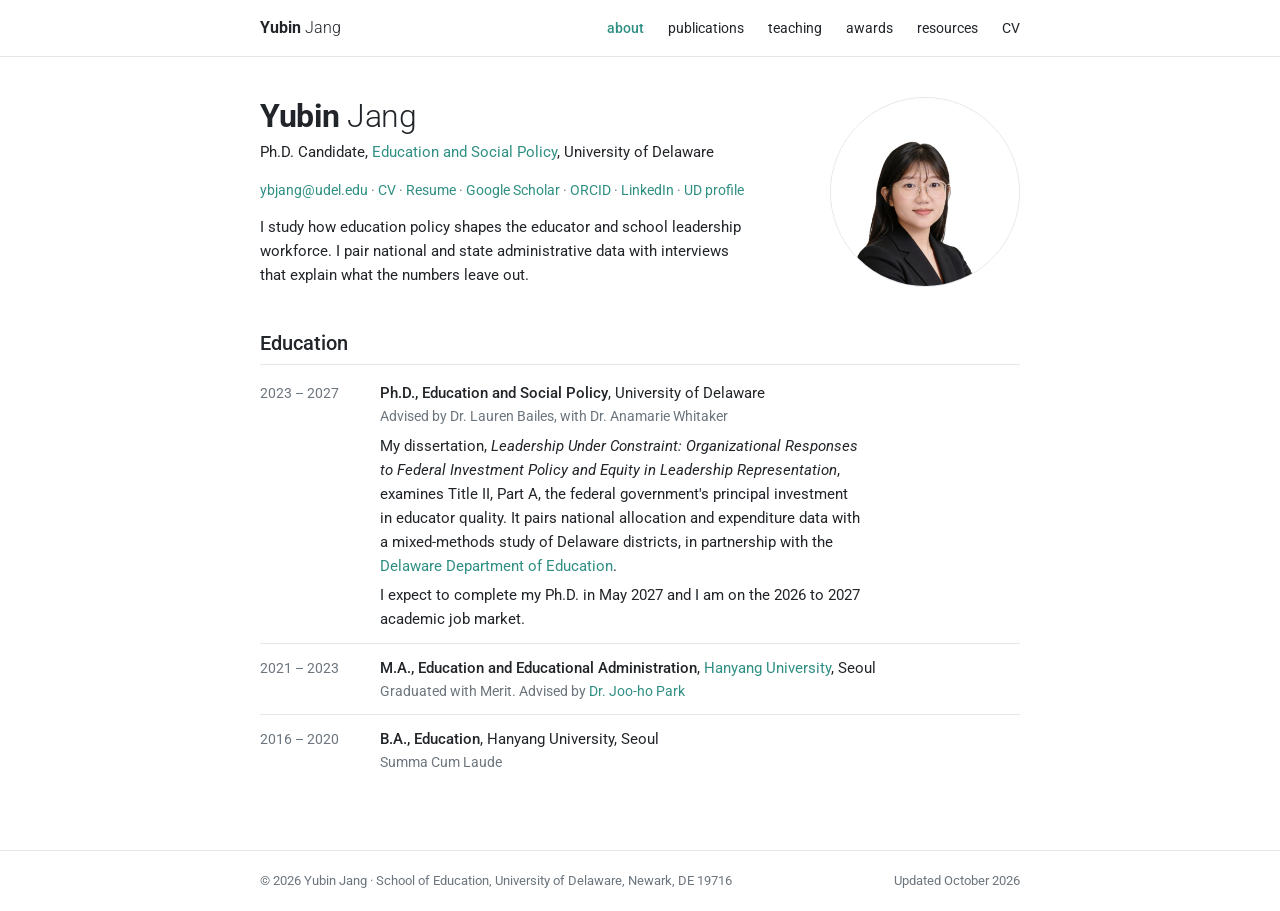
==== commit 306af89d: "Move awards and service to their own page; drop Research from About - new awards/ page with the full" ====
--- a/index.html
+++ b/index.html
@@ -52,6 +52,7 @@
       <a href="/" class="is-current" aria-current="page">about</a>
       <a href="/publications/">publications</a>
       <a href="/teaching/">teaching</a>
+      <a href="/awards/">awards</a>
       <a href="/resources/">resources</a>
       <a href="/cv/Jang_Yubin_CV.pdf" target="_blank" rel="noopener">CV</a>
     </nav>
@@ -127,95 +128,6 @@
       </ul>
     </section>
 
-    <section class="sec" id="research">
-      <h2 class="sec__title">Research</h2>
-      <div class="dirs">
-        <article class="dir">
-          <h3>Federal funding and district decision-making on educators and leadership</h3>
-          <p>
-            Funding for educators and school leaders is limited and unevenly distributed, and how
-            it is allocated and implemented determines what it can actually do.
-          </p>
-          <span class="dir__meta">
-            With the <a href="https://www.doe.k12.de.us/" target="_blank" rel="noopener">Delaware Department of Education</a>
-            and <a href="https://www.cdda.udel.edu/" target="_blank" rel="noopener">CDDA</a>.
-            Published in <cite>Educational Policy</cite> (2026). Presented at AEFP, SREE, UCEA, and APPAM.
-          </span>
-        </article>
-
-        <article class="dir">
-          <h3>The educator and leadership labor market</h3>
-          <p>
-            Sustaining a high-quality educator and leader workforce is essential, and the
-            opportunities that lead there are not accessible to everyone.
-          </p>
-          <span class="dir__meta">
-            With the <a href="https://www.nais.org/" target="_blank" rel="noopener">National Association of Independent Schools</a>.
-            Working paper with preprint, co-first authorship, and a scoping review of career
-            metaphors in K&ndash;12 leadership. Presented at AERA, UCEA, and the NAIS Annual Conference.
-          </span>
-        </article>
-
-        <article class="dir">
-          <h3>Professional learning and its effects on teaching and student outcomes</h3>
-          <p>
-            Ongoing learning for educators and school leaders is central to improving the quality
-            of their practice.
-          </p>
-          <span class="dir__meta">
-            Funded by the <a href="https://www.gatesfoundation.org/" target="_blank" rel="noopener">Bill &amp; Melinda Gates Foundation</a>
-            ($9.1M and $1.5M), the <a href="https://research.udel.edu/" target="_blank" rel="noopener">UD Research Foundation</a>,
-            and <a href="https://www.spencer.org/" target="_blank" rel="noopener">Spencer</a>, with
-            <a href="https://www.mathematica.org/" target="_blank" rel="noopener">Mathematica</a>.
-            Manuscripts under review at the <cite>Journal of Mathematical Behavior</cite> and the
-            <cite>International Journal of Leadership in Education</cite>.
-          </span>
-        </article>
-      </div>
-      <p class="sec__note">The papers behind each direction are on the <a href="/publications/">publications page</a>.</p>
-    </section>
-
-    <section class="sec" id="awards">
-      <h2 class="sec__title">Selected awards and service <small>full record in the <a href="/cv/Jang_Yubin_CV.pdf" target="_blank" rel="noopener">CV</a></small></h2>
-      <ul class="rows">
-        <li>
-          <span class="rows__when">2026 &ndash; 2027</span>
-          <span class="rows__what">
-            <strong><a href="https://www.bidenschool.udel.edu/" target="_blank" rel="noopener">Biden School Delaware Public Service Dissertation Fellowship</a></strong>
-            <span class="rows__note">$27,000 stipend and tuition</span>
-          </span>
-        </li>
-        <li>
-          <span class="rows__when">2026 &ndash; 2027</span>
-          <span class="rows__what">
-            <strong><a href="https://www.aera.net/Division-A/Administration-Organization-Leadership-A" target="_blank" rel="noopener">AERA Division A, Graduate Student Council</a></strong>
-            <span class="rows__note">Foster-Polite Chair</span>
-          </span>
-        </li>
-        <li>
-          <span class="rows__when">2026</span>
-          <span class="rows__what">
-            <strong><a href="https://www.ucea.org/clark.php" target="_blank" rel="noopener">AERA David L. Clark National Graduate Research Seminar</a></strong>
-            <span class="rows__note">Mentors: Dr. John Yun (Michigan State) and Dr. Salih Cevik (UCEA)</span>
-          </span>
-        </li>
-        <li>
-          <span class="rows__when">2025 &ndash; 2027</span>
-          <span class="rows__what">
-            <strong><a href="https://www.ucea.org/jsn.php" target="_blank" rel="noopener">UCEA Barbara L. Jackson Scholars Network</a></strong>
-            <span class="rows__note">Two years of travel funding to AERA and UCEA. Mentor: Dr. David DeMatthews (UT Austin)</span>
-          </span>
-        </li>
-        <li>
-          <span class="rows__when">2024 &ndash; 2025</span>
-          <span class="rows__what">
-            <strong><a href="https://www.aera.net/SIG101/Key-Initiatives" target="_blank" rel="noopener">Researcher Development Program Fellow</a></strong>
-            <span class="rows__note">UCEA&ndash;AERA Leadership for School Improvement SIG. Mentor: Dr. Jiangang Xia (Nebraska&ndash;Lincoln)</span>
-          </span>
-        </li>
-      </ul>
-    </section>
-
   </div>
 </main>
 
--- a/assets/css/style.css
+++ b/assets/css/style.css
@@ -187,6 +187,11 @@
   margin-left:8px;
 }
 .sec__note{ margin:16px 0 0; color:var(--muted); font-size:.92rem; }
+/* the first section on a page that opens with a lede sits right under it */
+.page__lede + .sec{ margin-top:0; }
+
+/* the memberships paragraph on the awards page */
+.members{ margin:0; max-width:70ch; line-height:1.8; }
 
 /* a sub-heading inside a section, for status groups on the publications page */
 .sub{
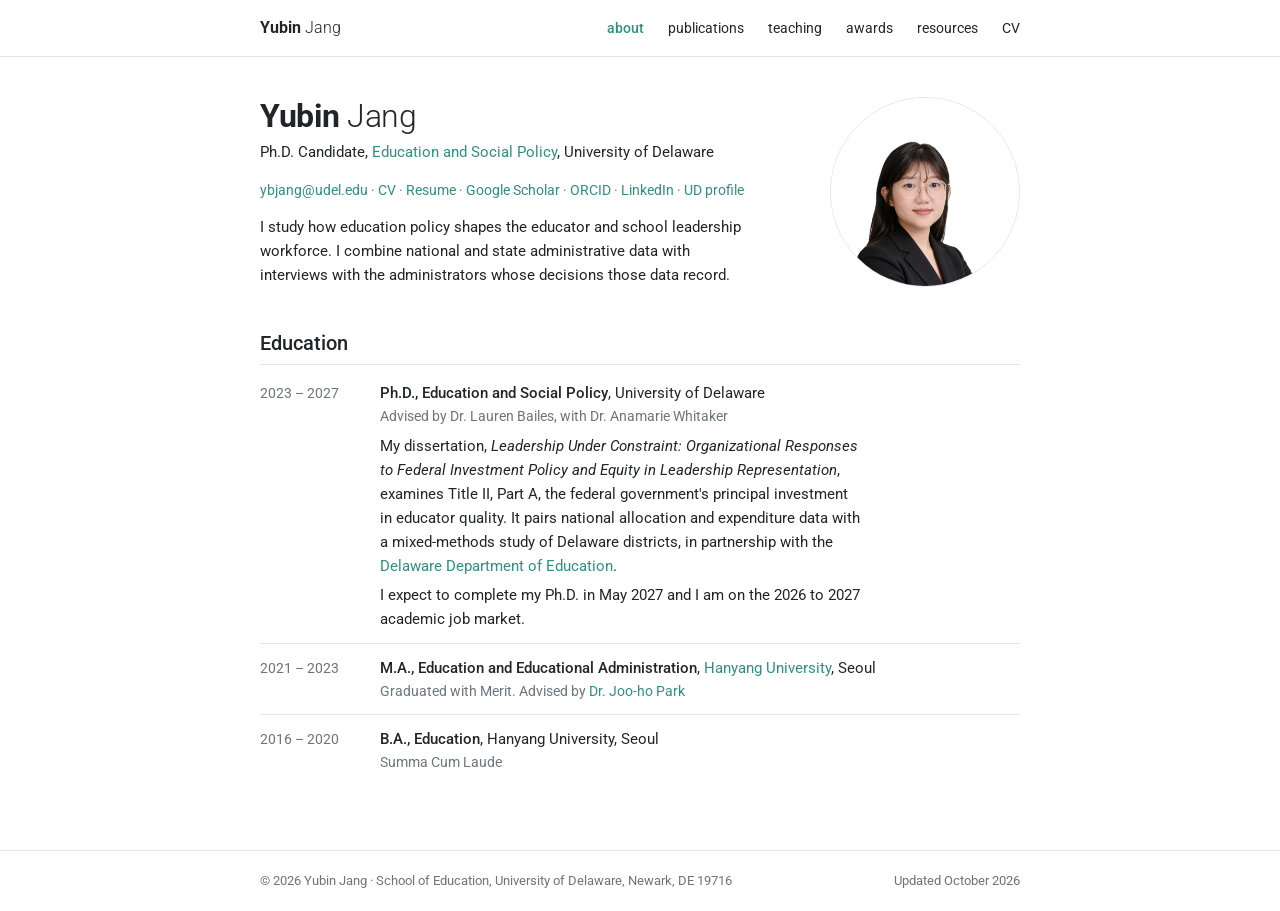
==== commit 919c5b75: "Reword the second sentence of the About bio Say who is interviewed and why in plain terms, in place " ====
--- a/index.html
+++ b/index.html
@@ -79,8 +79,8 @@
         </p>
         <p>
           I study how education policy shapes the educator and school leadership workforce.
-          I pair national and state administrative data with interviews that explain what the
-          numbers leave out.
+          I combine national and state administrative data with interviews with the
+          administrators whose decisions those data record.
         </p>
       </div>
 
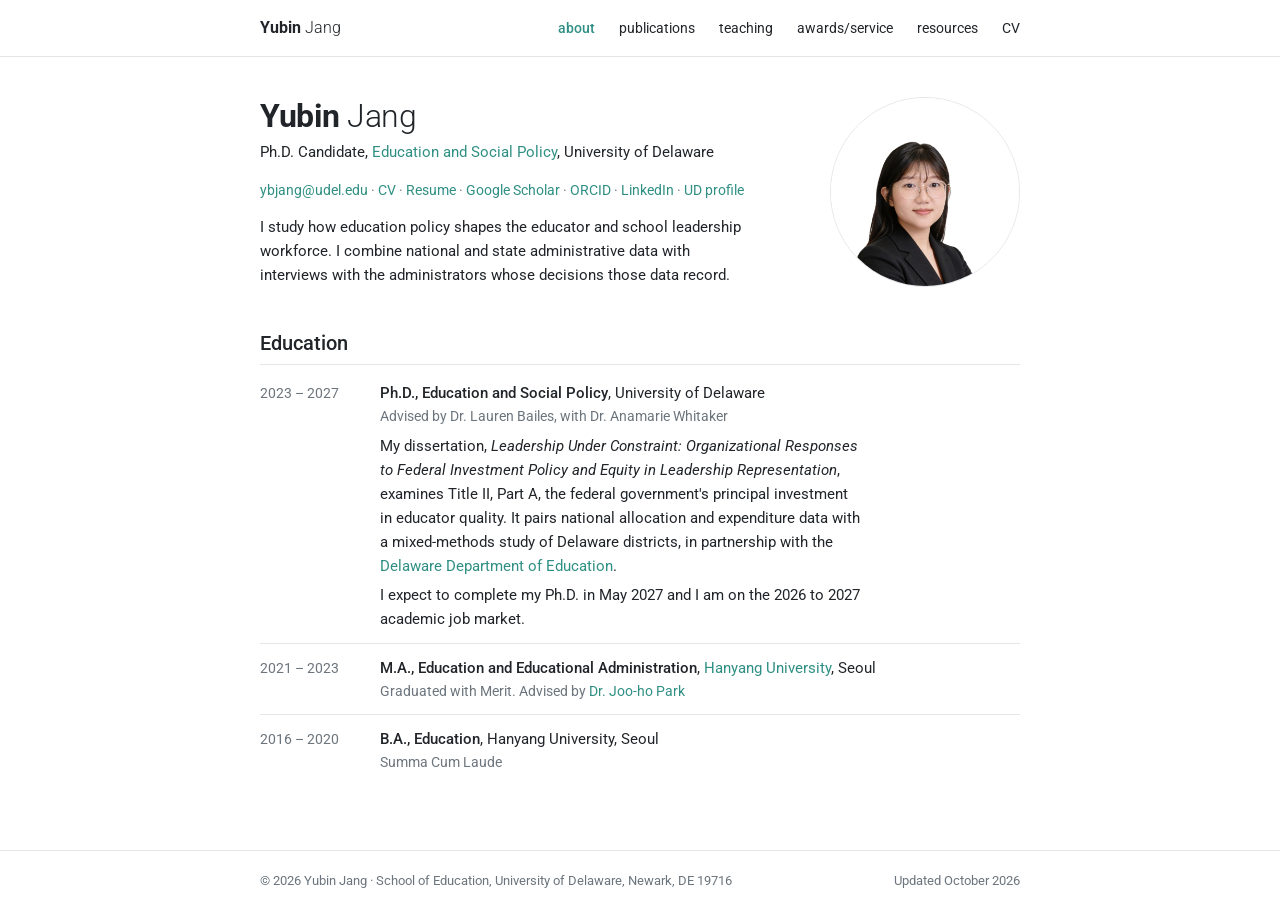
==== commit f404ce8e: "Follow the latest CV: awards/service page, condensed presentations - nav label reads "awards/service" ====
--- a/index.html
+++ b/index.html
@@ -52,7 +52,7 @@
       <a href="/" class="is-current" aria-current="page">about</a>
       <a href="/publications/">publications</a>
       <a href="/teaching/">teaching</a>
-      <a href="/awards/">awards</a>
+      <a href="/awards/">awards/service</a>
       <a href="/resources/">resources</a>
       <a href="/cv/Jang_Yubin_CV.pdf" target="_blank" rel="noopener">CV</a>
     </nav>
--- a/assets/css/style.css
+++ b/assets/css/style.css
@@ -187,11 +187,11 @@
   margin-left:8px;
 }
 .sec__note{ margin:16px 0 0; color:var(--muted); font-size:.92rem; }
+/* a short muted paragraph that opens a section, under its title */
+.sec__lede{ margin:0 0 18px; max-width:66ch; color:var(--muted); font-size:.95rem; }
 /* the first section on a page that opens with a lede sits right under it */
 .page__lede + .sec{ margin-top:0; }
 
-/* the memberships paragraph on the awards page */
-.members{ margin:0; max-width:70ch; line-height:1.8; }
 
 /* a sub-heading inside a section, for status groups on the publications page */
 .sub{
